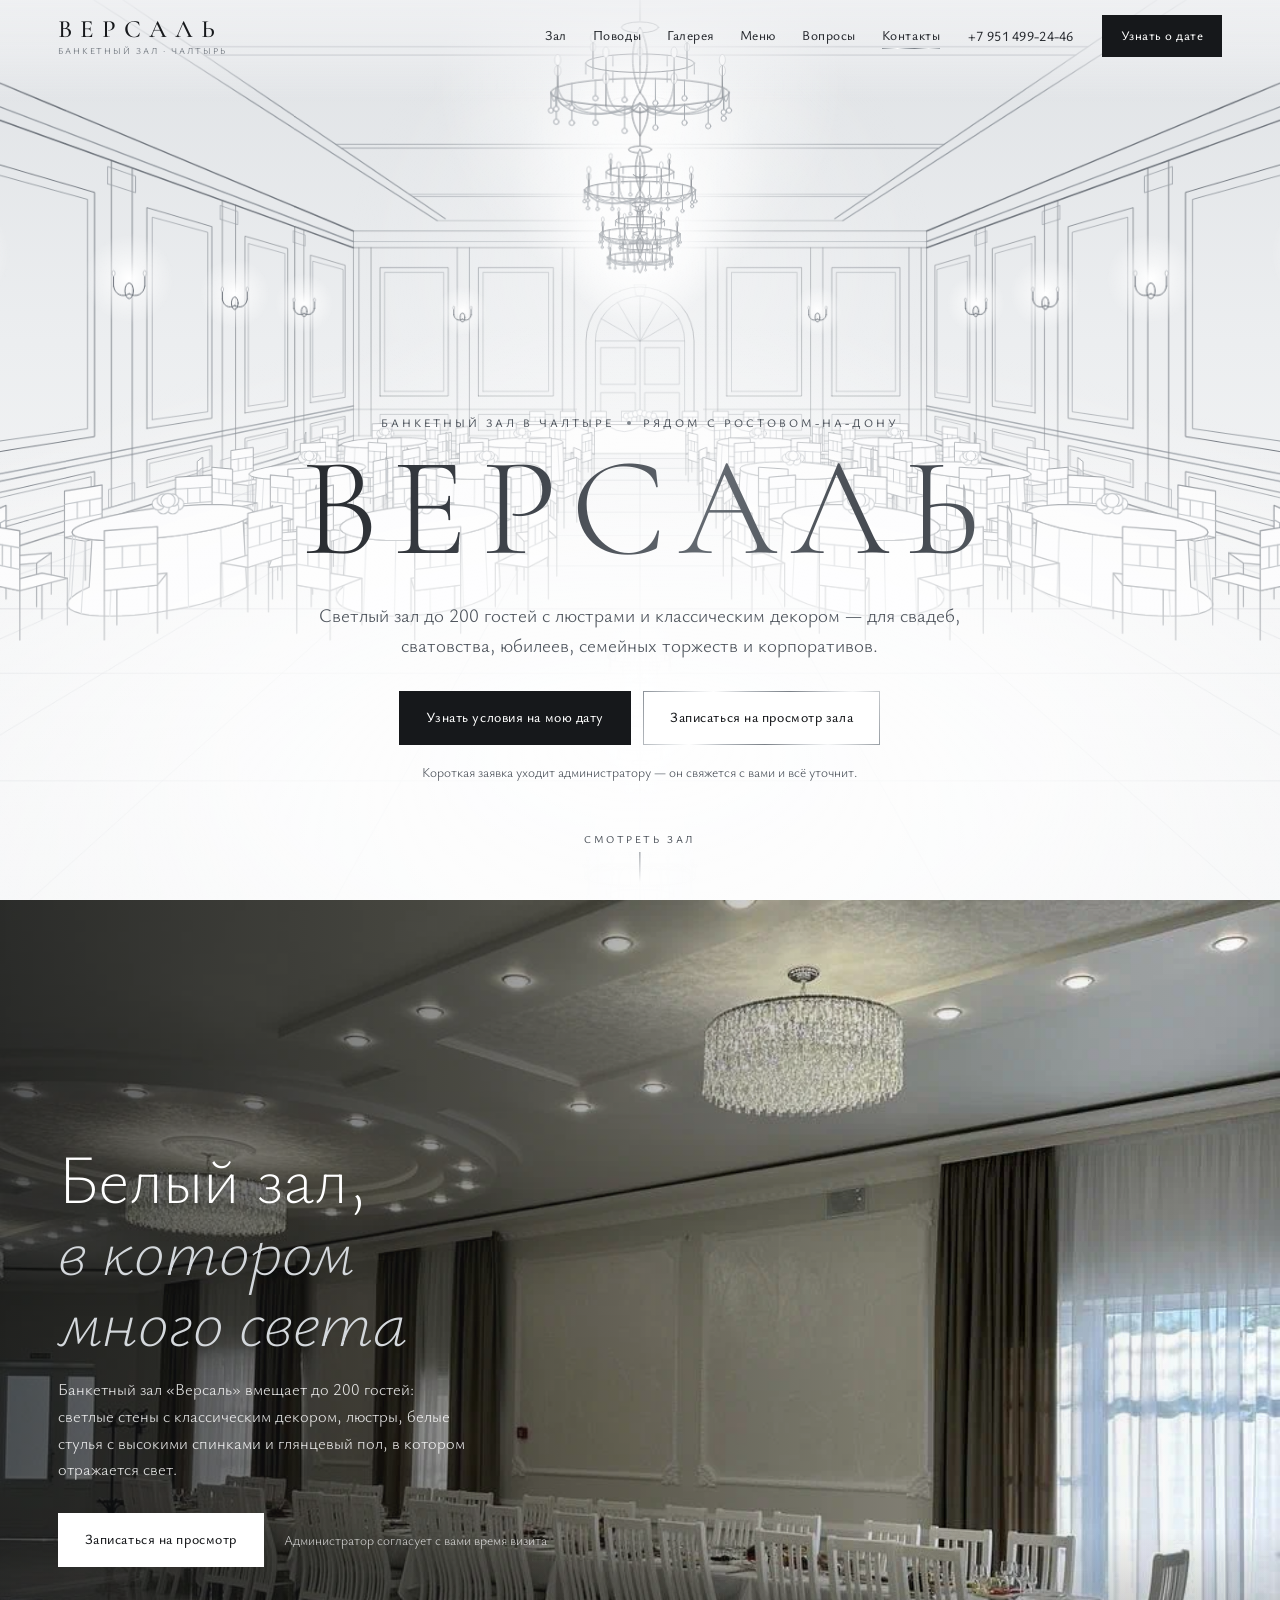
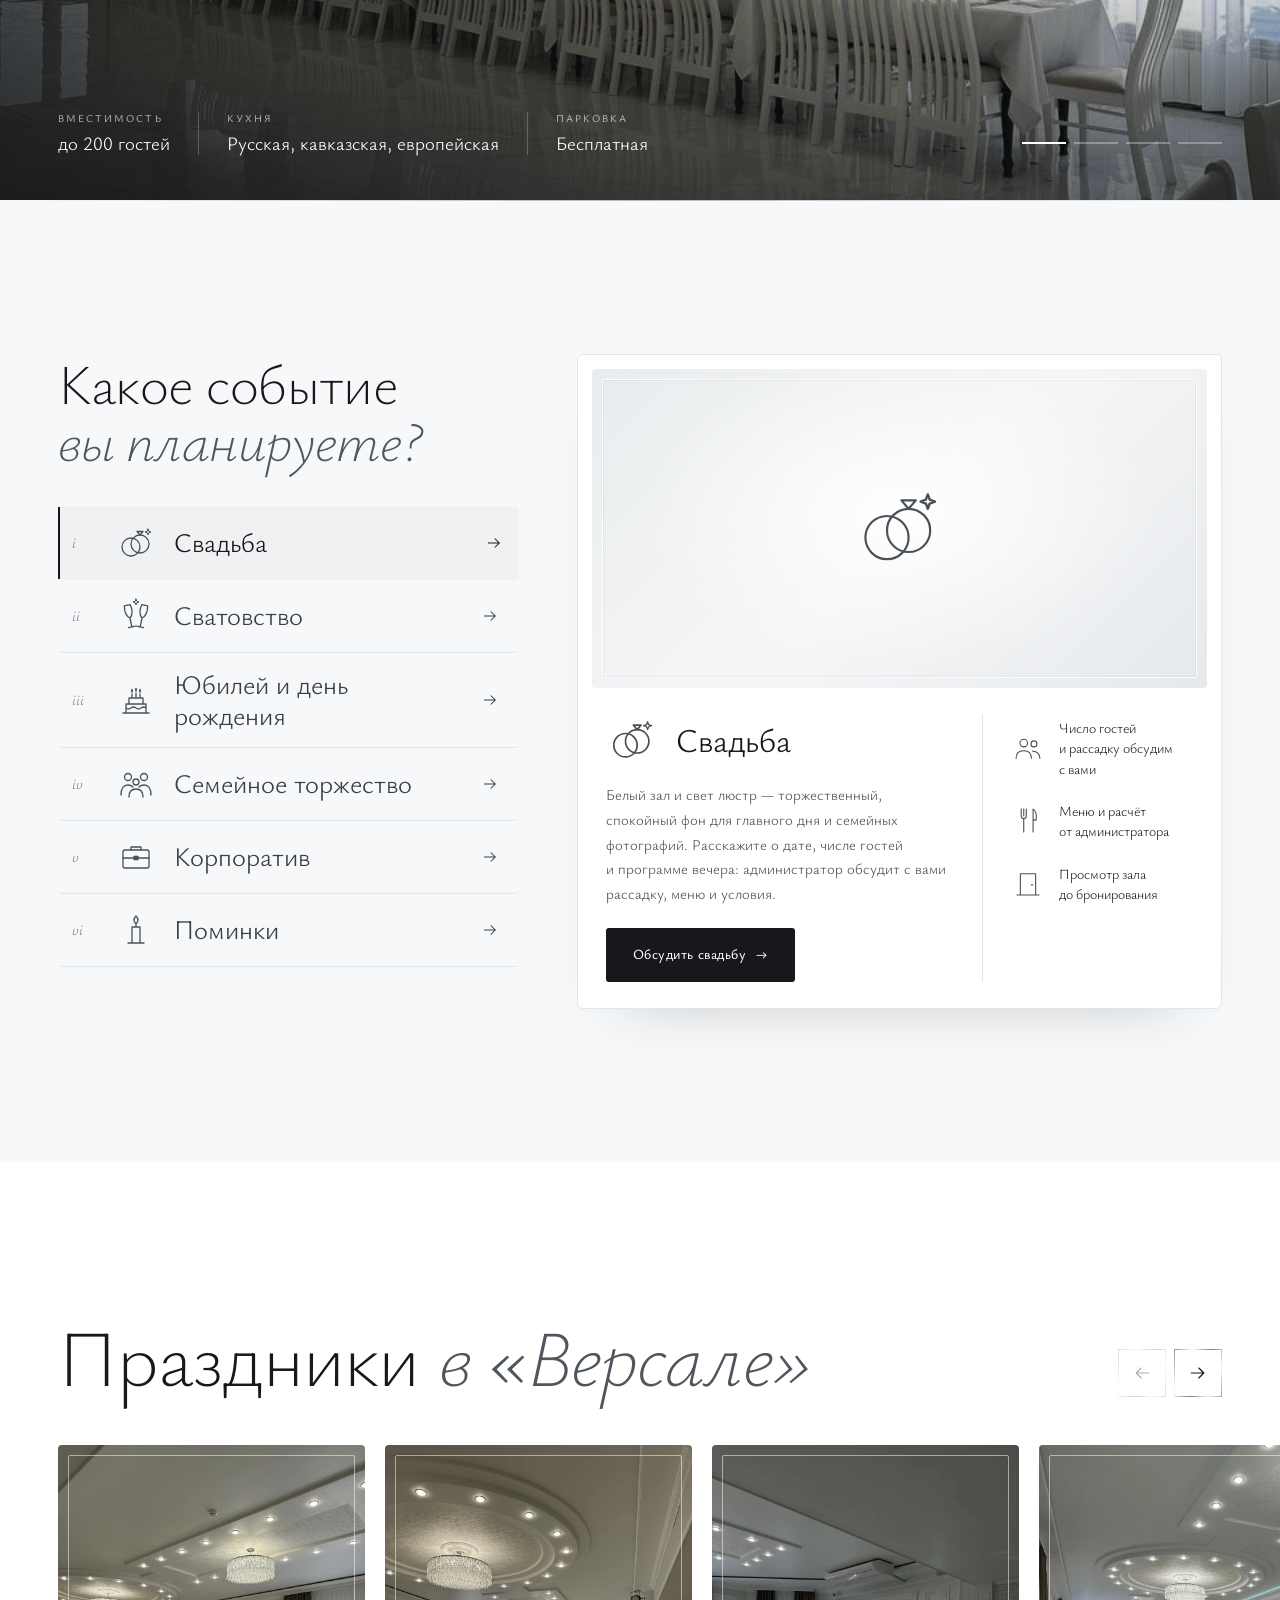
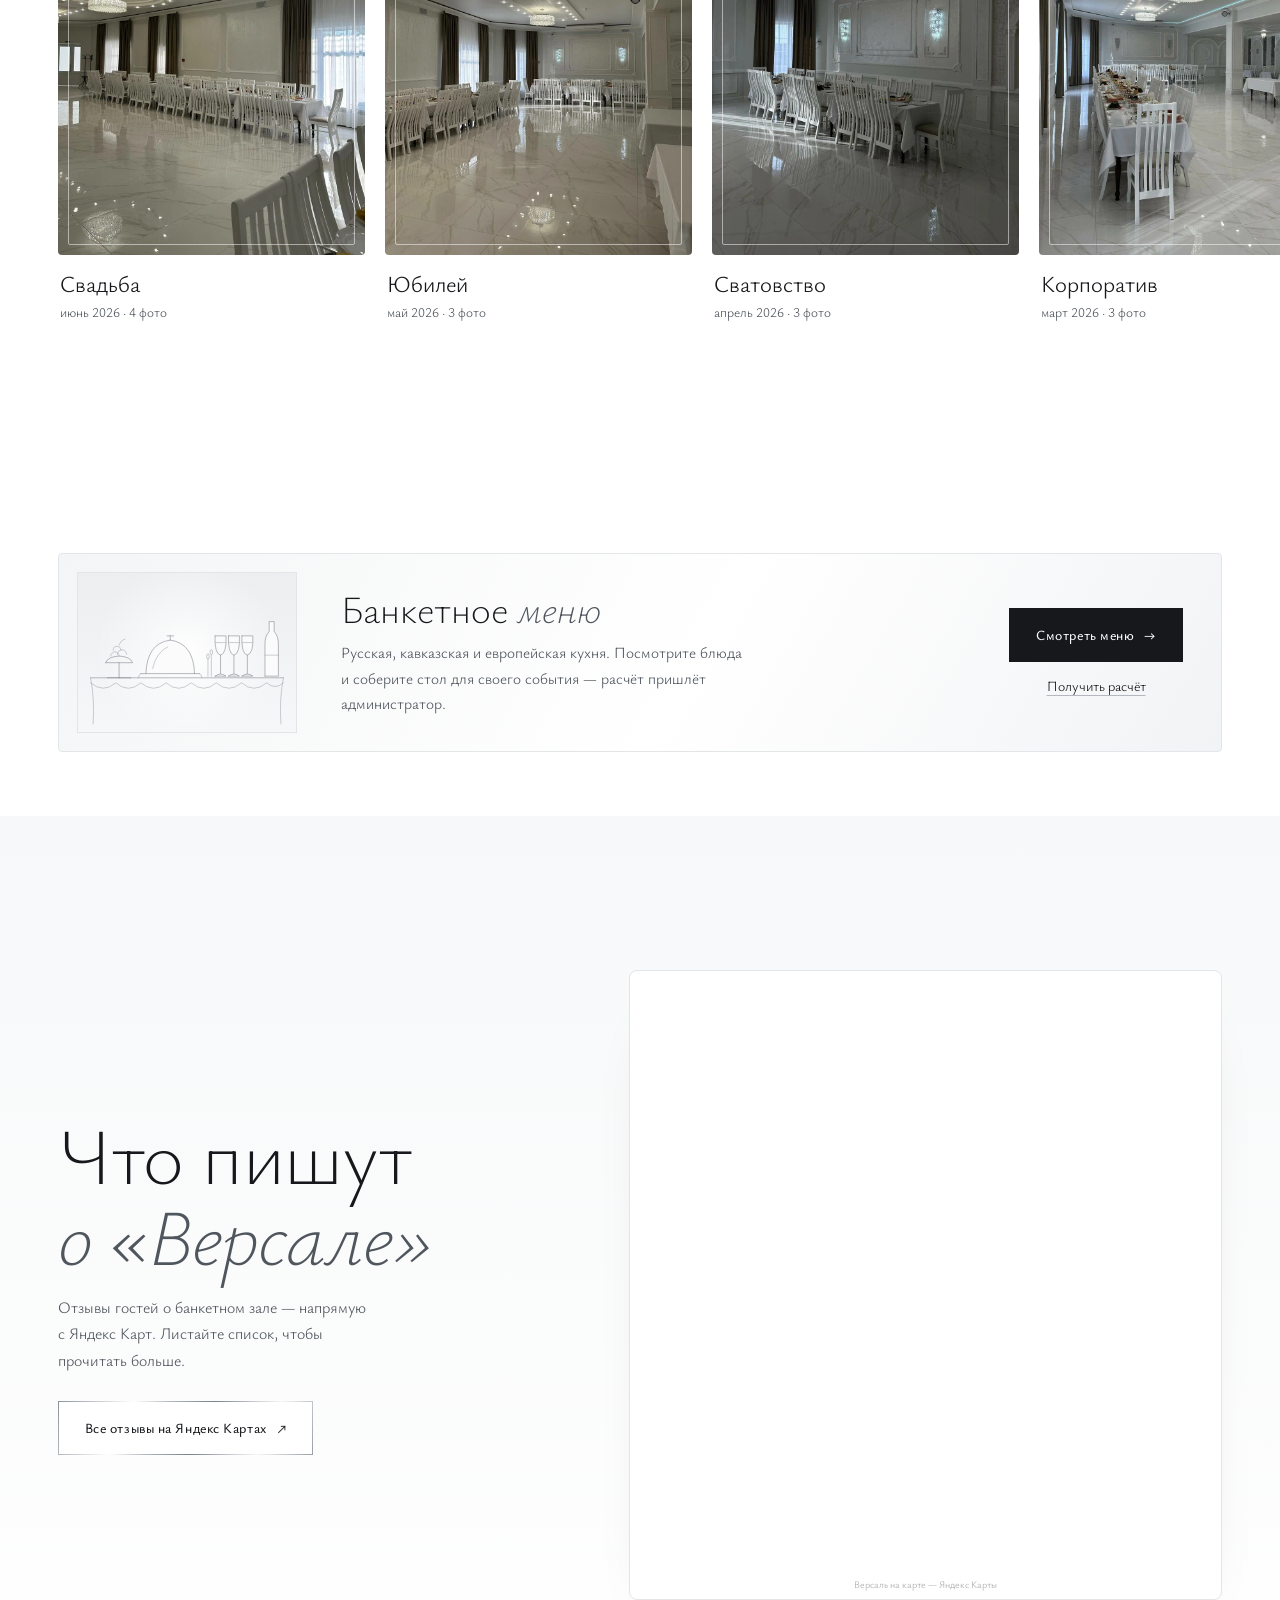
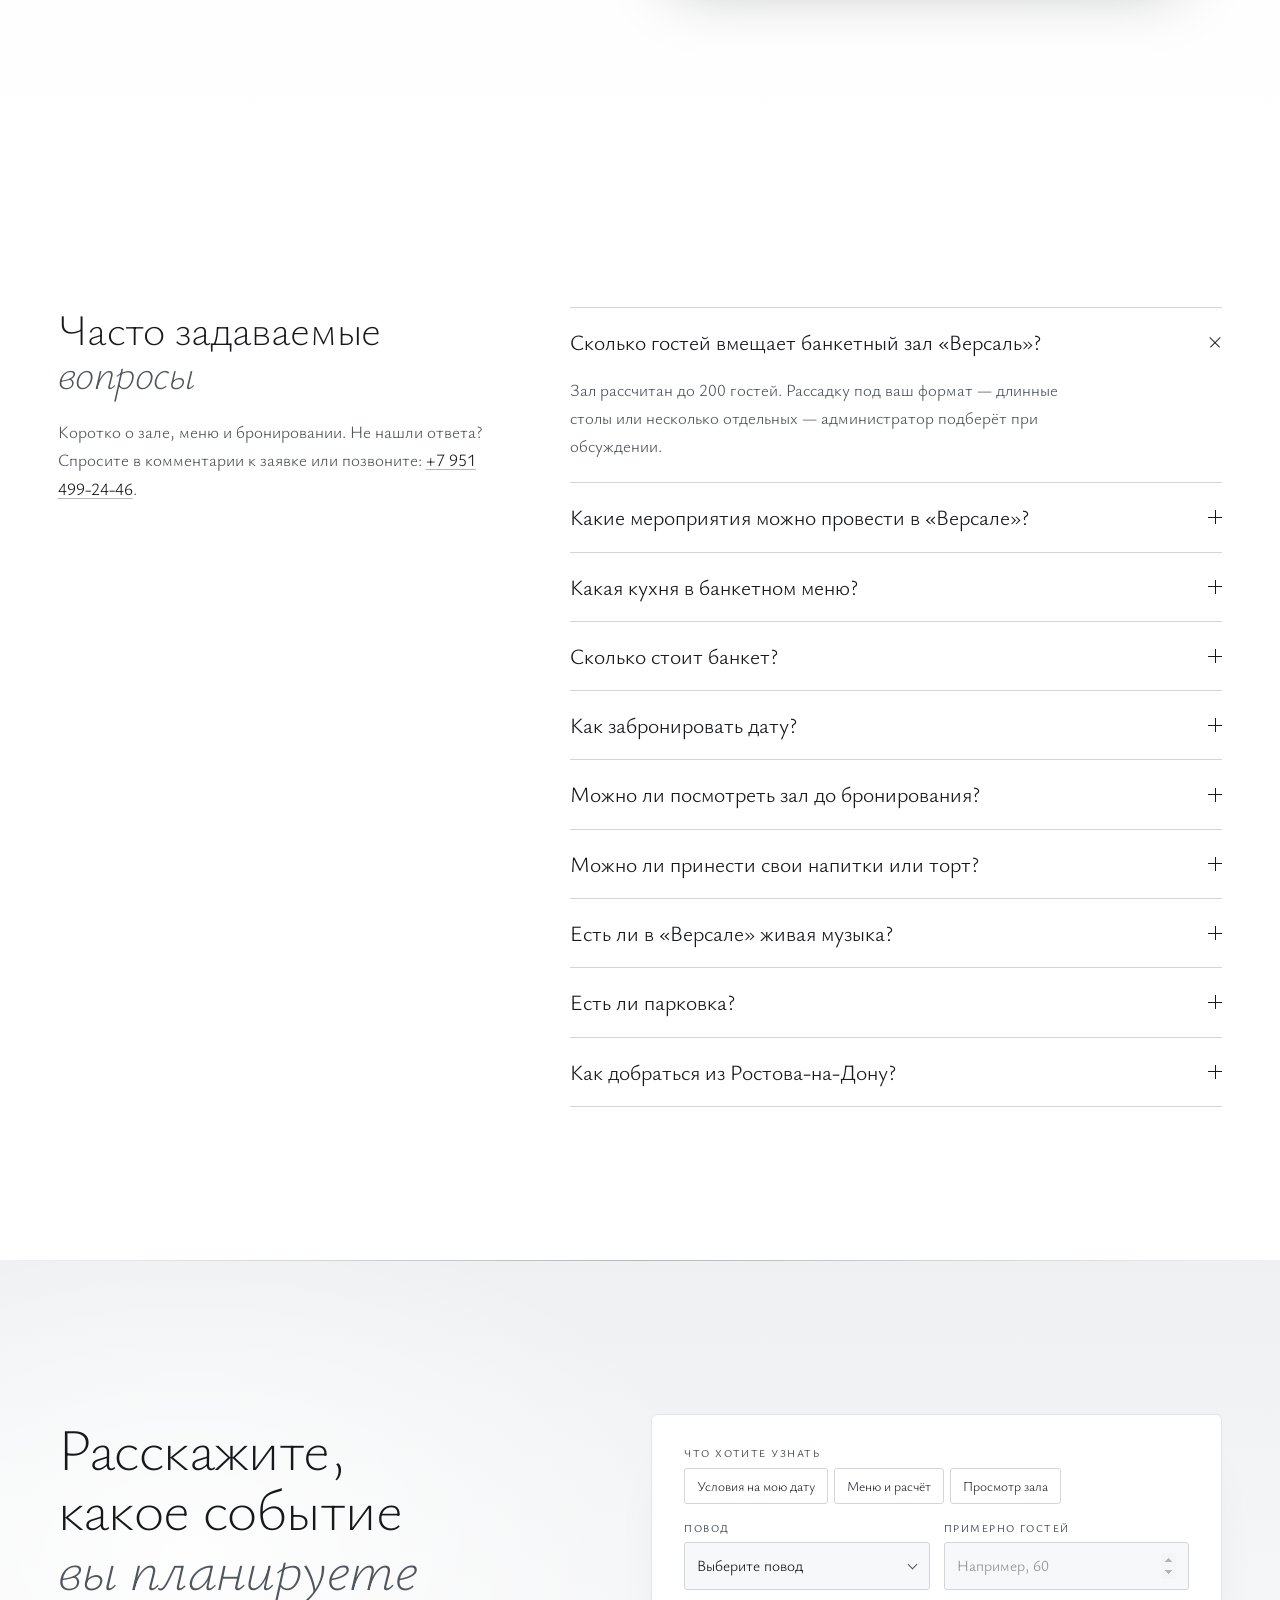
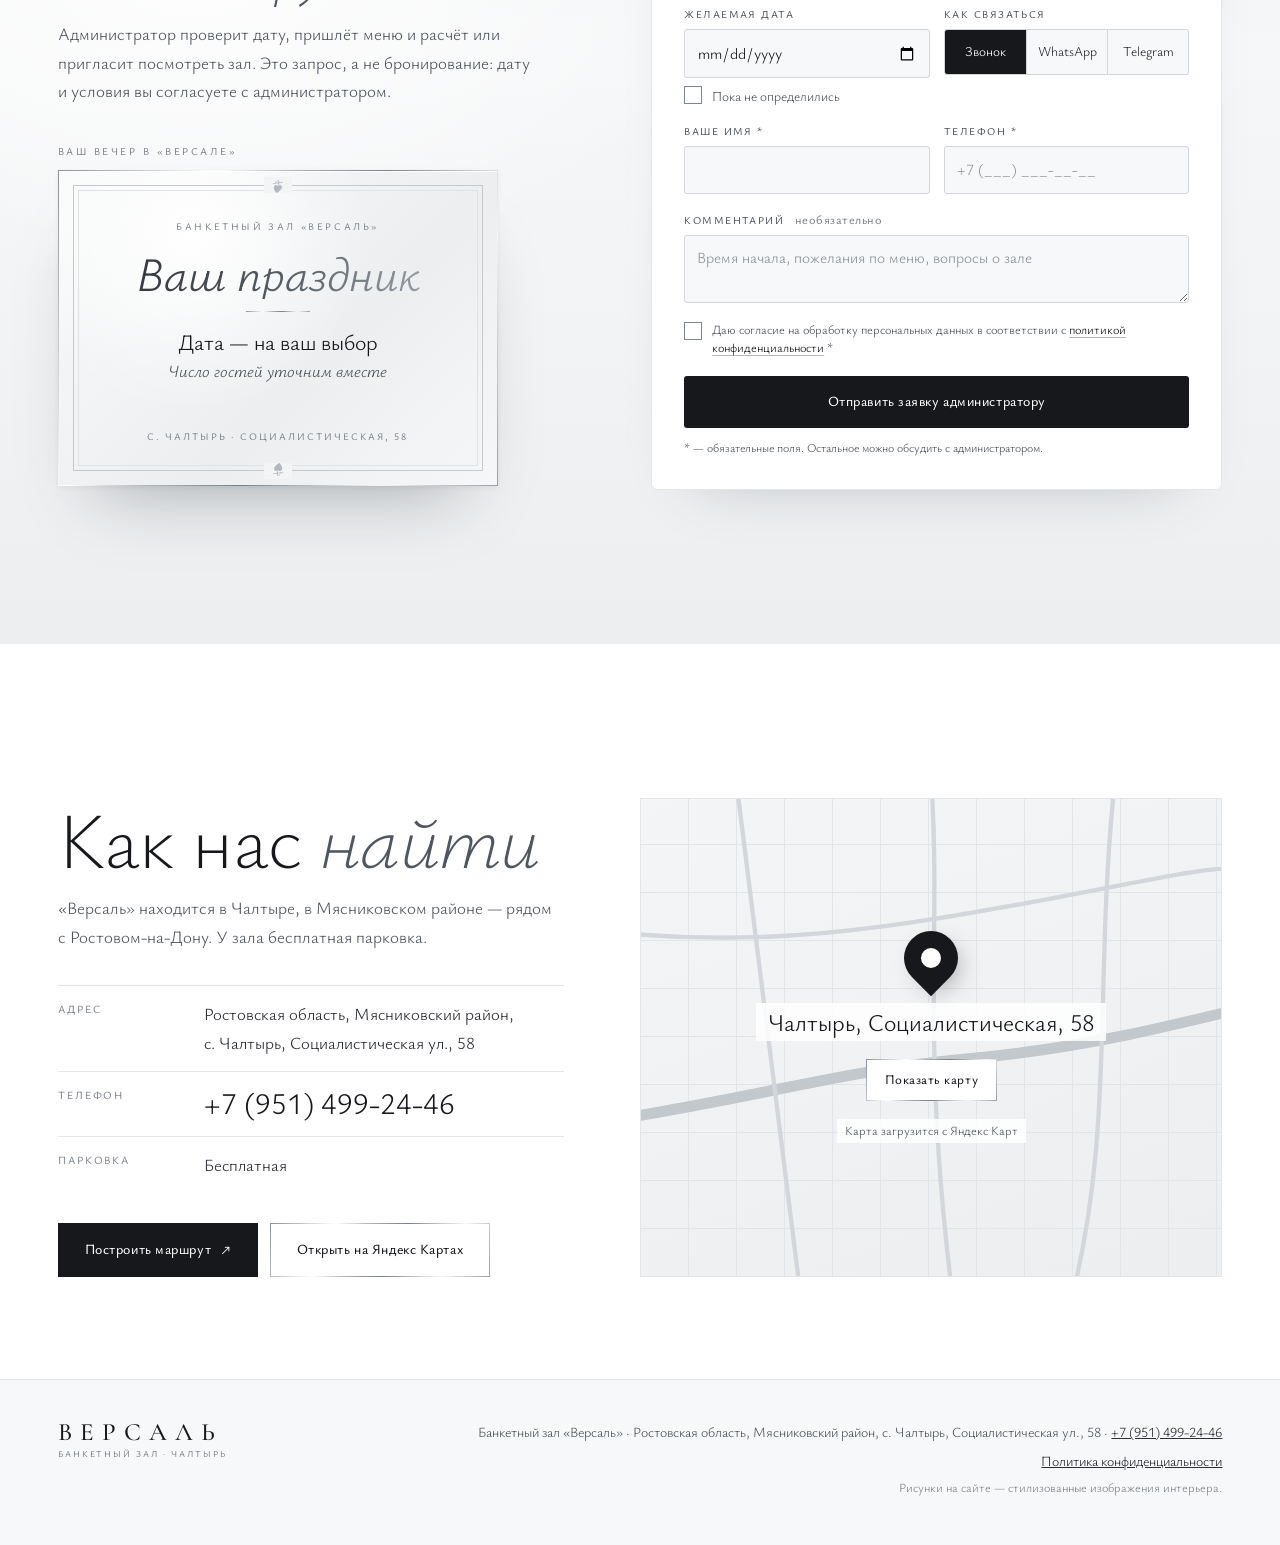
==== index.html @ d7814bb4 "Сайт банкетного зала «Версаль»: первая версия для Vercel Статический сайт без сборки: главная, банке" ====
<!doctype html>
<html lang="ru">
<head>
  <meta charset="utf-8">
  <meta name="viewport" content="width=device-width, initial-scale=1, viewport-fit=cover">
  <title>Банкетный зал «Версаль» в Чалтыре — рядом с Ростовом-на-Дону</title>
  <meta name="description" content="Банкетный зал «Версаль» в Чалтыре рядом с Ростовом-на-Дону: свадьбы, юбилеи, сватовство, корпоративы до 200 гостей. Русская, кавказская и европейская кухня, парковка.">
  <meta property="og:type" content="website">
  <meta property="og:locale" content="ru_RU">
  <meta property="og:site_name" content="Банкетный зал «Версаль»">
  <meta property="og:title" content="Банкетный зал «Версаль» в Чалтыре — рядом с Ростовом-на-Дону">
  <meta property="og:description" content="Светлый зал до 200 гостей для свадеб, юбилеев, сватовства и корпоративов. Русская, кавказская и европейская кухня.">
  <meta property="og:image" content="assets/img/hall-1.webp">
  <meta name="geo.region" content="RU-ROS">
  <meta name="geo.placename" content="Чалтырь, Мясниковский район, Ростовская область">
  <meta name="geo.position" content="47.283516;39.519488">
  <meta name="ICBM" content="47.283516, 39.519488">
  <meta name="theme-color" content="#f3f4f5">
  <link rel="icon" href="assets/favicon.svg" type="image/svg+xml">
  <link rel="preconnect" href="https://fonts.googleapis.com">
  <link rel="preconnect" href="https://fonts.gstatic.com" crossorigin>
  <link href="https://fonts.googleapis.com/css2?family=Cormorant+Garamond:wght@300;500&family=Ysabeau+Office:ital,wght@0,200;0,300;0,400;0,500;1,200;1,300;1,400&display=swap" rel="stylesheet">
  <link rel="stylesheet" href="assets/styles.css?v=20261015-12">
  <script src="assets/config.js?v=20261015-3"></script>
  <script>document.documentElement.classList.add('js');</script>
  <script type="application/ld+json">
{
  "@context": "https://schema.org",
  "@type": [
    "FoodEstablishment",
    "EventVenue"
  ],
  "name": "Банкетный зал «Версаль»",
  "alternateName": "Версаль",
  "description": "Банкетный зал в Чалтыре рядом с Ростовом-на-Дону: свадьбы, сватовство, юбилеи, семейные торжества, корпоративы и поминальные обеды до 200 гостей.",
  "telephone": "+7 951 499-24-46",
  "image": "assets/img/hall-1.webp",
  "address": {
    "@type": "PostalAddress",
    "streetAddress": "Социалистическая ул., 58",
    "addressLocality": "с. Чалтырь",
    "addressRegion": "Ростовская область",
    "addressCountry": "RU"
  },
  "geo": {
    "@type": "GeoCoordinates",
    "latitude": 47.283516,
    "longitude": 39.519488
  },
  "areaServed": [
    {
      "@type": "City",
      "name": "Ростов-на-Дону"
    },
    {
      "@type": "AdministrativeArea",
      "name": "Мясниковский район"
    },
    {
      "@type": "AdministrativeArea",
      "name": "Ростовская область"
    }
  ],
  "maximumAttendeeCapacity": 200,
  "servesCuisine": [
    "Русская",
    "Кавказская",
    "Европейская"
  ],
  "hasMenu": "menu.html",
  "amenityFeature": [
    {
      "@type": "LocationFeatureSpecification",
      "name": "Бесплатная парковка",
      "value": true
    }
  ],
  "hasMap": "https://yandex.ru/maps/org/versal/55324519576/",
  "sameAs": [
    "https://yandex.ru/maps/org/versal/55324519576/"
  ]
}
  </script>
  <script type="application/ld+json">
{
  "@context": "https://schema.org",
  "@type": "FAQPage",
  "mainEntity": [
    {
      "@type": "Question",
      "name": "Сколько гостей вмещает банкетный зал «Версаль»?",
      "acceptedAnswer": {
        "@type": "Answer",
        "text": "Зал рассчитан до 200 гостей. Рассадку под ваш формат — длинные столы или несколько отдельных — администратор подберёт при обсуждении."
      }
    },
    {
      "@type": "Question",
      "name": "Какие мероприятия можно провести в «Версале»?",
      "acceptedAnswer": {
        "@type": "Answer",
        "text": "Свадьбы, сватовство, юбилеи и дни рождения, семейные торжества, корпоративы и поминальные обеды."
      }
    },
    {
      "@type": "Question",
      "name": "Какая кухня в банкетном меню?",
      "acceptedAnswer": {
        "@type": "Answer",
        "text": "Русская, кавказская и европейская. Посмотрите банкетное меню — актуальное меню и расчёт под ваше число гостей пришлёт администратор."
      }
    },
    {
      "@type": "Question",
      "name": "Сколько стоит банкет?",
      "acceptedAnswer": {
        "@type": "Answer",
        "text": "Стоимость зависит от выбранного меню и числа гостей. Оставьте заявку — администратор пришлёт предварительный расчёт."
      }
    },
    {
      "@type": "Question",
      "name": "Как забронировать дату?",
      "acceptedAnswer": {
        "@type": "Answer",
        "text": "Оставьте заявку на сайте или позвоните: +7 (951) 499-24-46. Администратор проверит, свободна ли дата, и расскажет об условиях бронирования и предоплаты."
      }
    },
    {
      "@type": "Question",
      "name": "Можно ли посмотреть зал до бронирования?",
      "acceptedAnswer": {
        "@type": "Answer",
        "text": "Да. Запишитесь на просмотр — администратор согласует с вами удобное время визита."
      }
    },
    {
      "@type": "Question",
      "name": "Можно ли принести свои напитки или торт?",
      "acceptedAnswer": {
        "@type": "Answer",
        "text": "Правила по своим напиткам и торту администратор расскажет при обсуждении меню — спросите о них в заявке или по телефону."
      }
    },
    {
      "@type": "Question",
      "name": "Есть ли в «Версале» живая музыка?",
      "acceptedAnswer": {
        "@type": "Answer",
        "text": "Да, в «Версале» есть живая музыка. Формат и условия для вашего мероприятия уточните у администратора."
      }
    },
    {
      "@type": "Question",
      "name": "Есть ли парковка?",
      "acceptedAnswer": {
        "@type": "Answer",
        "text": "Да, у банкетного зала есть бесплатная парковка."
      }
    },
    {
      "@type": "Question",
      "name": "Как добраться из Ростова-на-Дону?",
      "acceptedAnswer": {
        "@type": "Answer",
        "text": "«Версаль» находится в селе Чалтырь Мясниковского района, рядом с Ростовом-на-Дону: Социалистическая улица, 58. Удобнее всего приехать на машине — у зала бесплатная парковка. Построить маршрут в Яндекс Картах."
      }
    }
  ]
}
  </script>
</head>
<body>
  <a class="skip-link" href="#request">Перейти к заявке</a>

  <!-- ============ Шапка ============ -->
  <header class="site-header" data-header>
    <div class="site-header__inner">
      <a class="wordmark" href="#top" aria-label="«Версаль» — в начало страницы">
        <span class="wordmark__name">Версаль</span>
        <span class="wordmark__sub">банкетный зал · Чалтырь</span>
      </a>
      <nav class="nav" aria-label="Разделы сайта">
        <a href="#hall">Зал</a>
        <a href="#occasions">Поводы</a>
        <a href="#gallery">Галерея</a>
        <a href="menu.html">Меню</a>
        <a href="#faq">Вопросы</a>
        <a href="#contacts">Контакты</a>
      </nav>
      <a class="header-phone" href="tel:+79514992446">+7 951 499-24-46</a>
      <a class="btn btn--dark btn--sm header-cta" href="#request" data-goal="date">Узнать о дате</a>
      <button class="sm-toggle" type="button" aria-label="Открыть меню" aria-expanded="false" aria-controls="staggered-menu-panel" data-label-menu="Меню" data-label-close="Закрыть">
        <span class="sm-toggle-textWrap" aria-hidden="true"><span class="sm-toggle-textInner"><span class="sm-toggle-line">Меню</span></span></span>
        <span class="sm-icon" aria-hidden="true"><span class="sm-icon-line"></span><span class="sm-icon-line sm-icon-line-v"></span></span>
      </button>
    </div>
  </header>

  <!-- Меню сайта (StaggeredMenu) -->
  <div class="staggered-menu-wrapper fixed-wrapper" data-position="right" data-button-color="#17191c" data-open-button-color="#17191c">
    <div class="sm-prelayers" aria-hidden="true">
      <div class="sm-prelayer" style="background:#e6e9ec"></div>
      <div class="sm-prelayer" style="background:#b9bec4"></div>
    </div>
    <aside id="staggered-menu-panel" class="staggered-menu-panel" aria-label="Меню сайта">
      <div class="sm-panel-inner">
        <ul class="sm-panel-list" role="list" data-numbering>
          <li class="sm-panel-itemWrap"><a class="sm-panel-item" href="#hall"><span class="sm-panel-itemLabel">Зал</span></a></li>
          <li class="sm-panel-itemWrap"><a class="sm-panel-item" href="#occasions"><span class="sm-panel-itemLabel">Поводы</span></a></li>
          <li class="sm-panel-itemWrap"><a class="sm-panel-item" href="#gallery"><span class="sm-panel-itemLabel">Галерея</span></a></li>
          <li class="sm-panel-itemWrap"><a class="sm-panel-item" href="menu.html"><span class="sm-panel-itemLabel">Меню</span></a></li>
          <li class="sm-panel-itemWrap"><a class="sm-panel-item" href="#faq"><span class="sm-panel-itemLabel">Вопросы</span></a></li>
          <li class="sm-panel-itemWrap"><a class="sm-panel-item" href="#contacts"><span class="sm-panel-itemLabel">Контакты</span></a></li>
        </ul>
        <div class="sm-socials">
          <p class="sm-socials-title">Связаться</p>
          <ul class="sm-socials-list" role="list">
            <li class="sm-socials-item"><a class="sm-socials-link" href="tel:+79514992446">+7 951 499-24-46</a></li>
            <li class="sm-socials-item"><a class="sm-socials-link" href="https://yandex.ru/maps/?rtext=~47.283516%2C39.519488&amp;rtt=auto" target="_blank" rel="noopener noreferrer">Маршрут</a></li>
            <li class="sm-socials-item"><a class="sm-socials-link" href="https://yandex.ru/maps/org/versal/55324519576/" target="_blank" rel="noopener noreferrer">Яндекс Карты</a></li>
          </ul>
          <a class="btn btn--dark sm-cta" href="#request" data-goal="date">Узнать условия на мою дату</a>
        </div>
      </div>
    </aside>
  </div>

  <main id="top">

    <!-- ============ Первый экран ============ -->
    <section class="hero" aria-labelledby="hero-title">
      <div class="hero__stage" aria-hidden="true">
        <svg class="hall" id="hall-scene" preserveAspectRatio="xMidYMid slice" focusable="false"></svg>
        <div class="hero__photo" data-photo-slot="hero"></div>
        <div class="hero__light"></div>
        <div class="hero__veil"></div>
      </div>

      <div class="hero__content">
        <h1 class="hero__title" id="hero-title">
          <span class="eyebrow hero__eyebrow"><span>Банкетный зал в&nbsp;Чалтыре</span> <span class="dot" aria-hidden="true"></span> <span>рядом с&nbsp;Ростовом-на-Дону</span></span>
          <span class="silver-text" data-shine>Версаль</span>
        </h1>
        <p class="hero__lead">Светлый зал до&nbsp;200 гостей с&nbsp;люстрами и&nbsp;классическим декором — для свадеб, сватовства, юбилеев, семейных торжеств и&nbsp;корпоративов.</p>
        <div class="hero__actions">
          <a class="btn btn--dark" href="#request" data-goal="date">Узнать условия на мою дату</a>
          <a class="btn btn--line" href="#request" data-goal="visit">Записаться на просмотр зала</a>
        </div>
        <p class="hero__hint">Короткая заявка уходит администратору — он свяжется с вами и&nbsp;всё уточнит.</p>
      </div>

      <a class="hero__scroll" href="#hall"><span>Смотреть зал</span><i aria-hidden="true"></i></a>
    </section>

    <!-- ============ Зал ============ -->
    <section class="hall-full" id="hall" aria-labelledby="hall-title">
      <div class="hall-full__bg" aria-hidden="true">
        <img class="hall-full__slide is-active" src="assets/img/hall-1.webp" alt="Банкетный зал «Версаль» в Чалтыре: люстры, длинные столы с белыми стульями и глянцевый пол" width="960" height="1280" decoding="async">
        <img class="hall-full__slide" data-src="assets/img/hall-2.webp" alt="Общий вид банкетного зала «Версаль» с люстрами и накрытыми столами" width="960" height="1280" decoding="async">
        <img class="hall-full__slide" data-src="assets/img/hall-3.webp" alt="Накрытые банкетные столы в зале «Версаль»" width="960" height="1280" decoding="async">
        <img class="hall-full__slide" data-src="assets/img/hall-4.webp" alt="Стены с классическими панелями и бра в банкетном зале «Версаль»" width="960" height="1280" decoding="async">
      </div>
      <div class="hall-full__shade" aria-hidden="true"></div>

      <div class="wrap hall-full__inner">
        <div class="hall-full__text reveal">
          <h2 class="hall-full__title" id="hall-title">Белый зал, <em>в&nbsp;котором много света</em></h2>
          <p class="hall-full__lead">Банкетный зал «Версаль» вмещает до&nbsp;200 гостей: светлые стены с&nbsp;классическим декором, люстры, белые стулья с&nbsp;высокими спинками и&nbsp;глянцевый пол, в&nbsp;котором отражается свет.</p>
          <div class="hall-full__actions">
            <a class="btn btn--light" href="#request" data-goal="visit">Записаться на просмотр</a>
            <span>Администратор согласует с&nbsp;вами время визита</span>
          </div>
        </div>

        <div class="hall-full__bottom">
          <dl class="hall-full__facts" id="facts"></dl>
          <div class="hall-full__dots" role="group" aria-label="Фотографии зала">
            <button type="button" class="hall-dot is-active" aria-label="Фото 1 из 4" aria-pressed="true"></button>
            <button type="button" class="hall-dot" aria-label="Фото 2 из 4" aria-pressed="false"></button>
            <button type="button" class="hall-dot" aria-label="Фото 3 из 4" aria-pressed="false"></button>
            <button type="button" class="hall-dot" aria-label="Фото 4 из 4" aria-pressed="false"></button>
          </div>
        </div>
      </div>
    </section>

    <!-- ============ Поводы ============ -->
    <section class="section occ-sec" id="occasions" aria-labelledby="occ-title">
      <div class="wrap oc" data-occ>
        <div class="oc__side">
          <header class="sec-head reveal">
            <h2 class="h2" id="occ-title">Какое событие <em>вы планируете?</em></h2>
          </header>

          <div class="oc__list reveal" role="tablist" aria-label="Повод" aria-orientation="vertical">
            <button class="oc__tab" role="tab" id="tab-wedding" aria-controls="occ-wedding" aria-selected="true" data-key="wedding">
              <span class="oc__n">i</span>
              <svg class="oc__ico" viewBox="0 0 40 40" aria-hidden="true"><circle cx="15" cy="24" r="9"/><circle cx="24" cy="21" r="9"/><path d="M24 12l-3-3.5h6z"/><path class="sp" d="M32 6l.8 2.2 2.2.8-2.2.8-.8 2.2-.8-2.2-2.2-.8 2.2-.8z"/></svg>
              <span class="oc__t">Свадьба</span>
              <svg class="oc__arr" viewBox="0 0 24 24" aria-hidden="true"><path d="M4 12h15M13 6l6 6-6 6"/></svg>
            </button>
            <button class="oc__tab" role="tab" id="tab-matchmaking" aria-controls="occ-matchmaking" aria-selected="false" tabindex="-1" data-key="matchmaking">
              <span class="oc__n">ii</span>
              <svg class="oc__ico" viewBox="0 0 40 40" aria-hidden="true"><path d="M11 9q-2 9 3 13 5-4 3-13zM14 22v9M10.5 31h7" transform="rotate(-12 14 22)"/><path d="M23 9q-2 9 3 13 5-4 3-13zM26 22v9M22.5 31h7" transform="rotate(12 26 22)"/><path class="sp" d="M20 3l.8 2.2 2.2.8-2.2.8-.8 2.2-.8-2.2-2.2-.8 2.2-.8z"/></svg>
              <span class="oc__t">Сватовство</span>
              <svg class="oc__arr" viewBox="0 0 24 24" aria-hidden="true"><path d="M4 12h15M13 6l6 6-6 6"/></svg>
            </button>
            <button class="oc__tab" role="tab" id="tab-birthday" aria-controls="occ-birthday" aria-selected="false" tabindex="-1" data-key="birthday">
              <span class="oc__n">iii</span>
              <svg class="oc__ico" viewBox="0 0 40 40" aria-hidden="true"><path d="M7 33h26M10 33v-9h20v9M13 24v-6h14v6M10 28q2.5 2 5 0t5 0 5 0 5 0M16 18v-4M20 18v-5M24 18v-4"/><path class="sp" d="M16 9.5q1.5 1.5 0 3-1.5-1.5 0-3zM20 8.5q1.5 1.5 0 3-1.5-1.5 0-3zM24 9.5q1.5 1.5 0 3-1.5-1.5 0-3z"/></svg>
              <span class="oc__t">Юбилей и&nbsp;день рождения</span>
              <svg class="oc__arr" viewBox="0 0 24 24" aria-hidden="true"><path d="M4 12h15M13 6l6 6-6 6"/></svg>
            </button>
            <button class="oc__tab" role="tab" id="tab-family" aria-controls="occ-family" aria-selected="false" tabindex="-1" data-key="family">
              <span class="oc__n">iv</span>
              <svg class="oc__ico" viewBox="0 0 40 40" aria-hidden="true"><circle cx="12" cy="13" r="3.5"/><circle cx="28" cy="13" r="3.5"/><circle cx="20" cy="18" r="3"/><path d="M5 31q0-10 7-10 3 0 5 2M35 31q0-10-7-10-3 0-5 2M13 33q0-8 7-8t7 8"/></svg>
              <span class="oc__t">Семейное торжество</span>
              <svg class="oc__arr" viewBox="0 0 24 24" aria-hidden="true"><path d="M4 12h15M13 6l6 6-6 6"/></svg>
            </button>
            <button class="oc__tab" role="tab" id="tab-corporate" aria-controls="occ-corporate" aria-selected="false" tabindex="-1" data-key="corporate">
              <span class="oc__n">v</span>
              <svg class="oc__ico" viewBox="0 0 40 40" aria-hidden="true"><rect x="7" y="13" width="26" height="18" rx="2"/><path d="M15 13v-3h10v3M7 21h26M18 19.5h4v3h-4z"/></svg>
              <span class="oc__t">Корпоратив</span>
              <svg class="oc__arr" viewBox="0 0 24 24" aria-hidden="true"><path d="M4 12h15M13 6l6 6-6 6"/></svg>
            </button>
            <button class="oc__tab" role="tab" id="tab-memorial" aria-controls="occ-memorial" aria-selected="false" tabindex="-1" data-key="memorial">
              <span class="oc__n">vi</span>
              <svg class="oc__ico" viewBox="0 0 40 40" aria-hidden="true"><path d="M16 33V17h8v16M12 33h16M20 15v2"/><path d="M20 6q4 4 0 8-4-4 0-8z"/></svg>
              <span class="oc__t">Поминки</span>
              <svg class="oc__arr" viewBox="0 0 24 24" aria-hidden="true"><path d="M4 12h15M13 6l6 6-6 6"/></svg>
            </button>
          </div>
        </div>

        <div class="oc__card reveal" id="occ-card">
          <div class="oc__media" data-oc-media>
            <div class="oc__ph" aria-hidden="true">
              <span class="oc__ph-ico" data-oc-ph-ico></span>
            </div>
          </div>

          <div class="oc__body">
            <div class="oc__panels">
              <article class="oc__panel" role="tabpanel" id="occ-wedding" aria-labelledby="tab-wedding" data-key="wedding" data-photo-need="свадьба в зале">
                <h3 class="oc__title"><span class="oc__title-ico" data-oc-ico></span>Свадьба</h3>
                <p>Белый зал и&nbsp;свет люстр — торжественный, спокойный фон для главного дня и&nbsp;семейных фотографий. Расскажите о&nbsp;дате, числе гостей и&nbsp;программе вечера: администратор обсудит с&nbsp;вами рассадку, меню и&nbsp;условия.</p>
                <a class="btn btn--dark" href="#request" data-occasion="wedding" data-goal="date">Обсудить свадьбу <span class="btn__arr" aria-hidden="true">→</span></a>
              </article>
              <article class="oc__panel" role="tabpanel" id="occ-matchmaking" aria-labelledby="tab-matchmaking" data-key="matchmaking" data-photo-need="сватовство" hidden>
                <h3 class="oc__title"><span class="oc__title-ico" data-oc-ico></span>Сватовство</h3>
                <p>Встреча двух семей, где важны внимание к&nbsp;каждому гостю и&nbsp;щедрый стол. Обсудите с&nbsp;администратором формат вечера, число гостей и&nbsp;меню.</p>
                <a class="btn btn--dark" href="#request" data-occasion="matchmaking" data-goal="date">Обсудить сватовство <span class="btn__arr" aria-hidden="true">→</span></a>
              </article>
              <article class="oc__panel" role="tabpanel" id="occ-birthday" aria-labelledby="tab-birthday" data-key="birthday" data-photo-need="юбилей или день рождения" hidden>
                <h3 class="oc__title"><span class="oc__title-ico" data-oc-ico></span>Юбилей и день рождения</h3>
                <p>Праздник для близких и&nbsp;друзей. Расскажите, сколько будет гостей и&nbsp;каким вы видите вечер, — администратор предложит меню под ваш состав гостей.</p>
                <a class="btn btn--dark" href="#request" data-occasion="birthday" data-goal="menu">Обсудить юбилей <span class="btn__arr" aria-hidden="true">→</span></a>
              </article>
              <article class="oc__panel" role="tabpanel" id="occ-family" aria-labelledby="tab-family" data-key="family" data-photo-need="семейное торжество" hidden>
                <h3 class="oc__title"><span class="oc__title-ico" data-oc-ico></span>Семейное торжество</h3>
                <p>Годовщины, встречи большой семьи и&nbsp;другие поводы собраться вместе. Расскажите о&nbsp;своём — администратор предложит варианты меню и&nbsp;рассадки.</p>
                <a class="btn btn--dark" href="#request" data-occasion="family" data-goal="date">Обсудить семейный праздник <span class="btn__arr" aria-hidden="true">→</span></a>
              </article>
              <article class="oc__panel" role="tabpanel" id="occ-corporate" aria-labelledby="tab-corporate" data-key="corporate" data-photo-need="корпоратив" hidden>
                <h3 class="oc__title"><span class="oc__title-ico" data-oc-ico></span>Корпоратив</h3>
                <p>Праздник для команды: новогодний вечер, юбилей компании, встреча коллег. Расскажите о&nbsp;формате и&nbsp;числе гостей — администратор пришлёт меню и&nbsp;предварительный расчёт.</p>
                <a class="btn btn--dark" href="#request" data-occasion="corporate" data-goal="menu">Обсудить корпоратив <span class="btn__arr" aria-hidden="true">→</span></a>
              </article>
              <article class="oc__panel" role="tabpanel" id="occ-memorial" aria-labelledby="tab-memorial" data-key="memorial" data-photo-need="зал, сервированный для поминального обеда" hidden>
                <h3 class="oc__title"><span class="oc__title-ico" data-oc-ico></span>Поминки</h3>
                <p>Светлый, спокойный зал для поминального обеда, когда близким важно собраться вместе. Расскажите о&nbsp;дате и&nbsp;числе гостей — администратор обсудит с&nbsp;вами время и&nbsp;меню.</p>
                <a class="btn btn--dark" href="#request" data-occasion="memorial" data-goal="date">Обсудить поминки <span class="btn__arr" aria-hidden="true">→</span></a>
              </article>
            </div>

            <ul class="oc__feats" aria-label="Что важно знать">
              <li>
                <svg viewBox="0 0 40 40" aria-hidden="true"><circle cx="15" cy="13" r="4.5"/><path d="M6 31q0-9 9-9t9 9"/><circle cx="27" cy="14" r="3.5"/><path d="M25.5 22.5q8 .5 8.5 8.5"/></svg>
                <span>Число гостей и&nbsp;рассадку обсудим с&nbsp;вами</span>
              </li>
              <li>
                <svg viewBox="0 0 40 40" aria-hidden="true"><path d="M12 6v8q0 3 3 3t3-3V6M15 6v8M15 17v16M26 6q5 3 3.5 13H26zM26 19v14"/></svg>
                <span>Меню и&nbsp;расчёт от&nbsp;администратора</span>
              </li>
              <li>
                <svg viewBox="0 0 40 40" aria-hidden="true"><path d="M11 33V8h18v25M7 33h26M24 21h1.5"/></svg>
                <span>Просмотр зала до&nbsp;бронирования</span>
              </li>
            </ul>
          </div>
        </div>
      </div>
    </section>

    <!-- ============ Галерея событий ============ -->
    <section class="section ev-sec" id="gallery" aria-labelledby="gallery-title">
      <div class="wrap ev-head reveal">
        <div>
          <h2 class="h2" id="gallery-title">Праздники <em>в&nbsp;«Версале»</em></h2>
        </div>
        <div class="ev-nav">
          <button class="ev-arrow" type="button" data-dir="-1" aria-label="Предыдущие события"><svg viewBox="0 0 24 24" aria-hidden="true"><path d="M20 12H5M11 6l-6 6 6 6"/></svg></button>
          <button class="ev-arrow" type="button" data-dir="1" aria-label="Следующие события"><svg viewBox="0 0 24 24" aria-hidden="true"><path d="M4 12h15M13 6l6 6-6 6"/></svg></button>
        </div>
      </div>
      <ul class="ev-track reveal" id="ev-track" aria-label="События"></ul>
    </section>

    <!-- ============ Меню ============ -->
    <section class="section section--menu" id="dishes" aria-labelledby="dishes-title">
      <div class="wrap">
        <div class="menu-teaser reveal">
          <a class="menu-teaser__art" href="menu.html" tabindex="-1" aria-hidden="true">
            <svg data-vignette="setting" viewBox="0 0 520 380"></svg>
          </a>
          <div class="menu-teaser__text">
            <h2 class="menu-teaser__title" id="dishes-title">Банкетное <em>меню</em></h2>
            <p>Русская, кавказская и&nbsp;европейская кухня. Посмотрите блюда и&nbsp;соберите стол для своего события — расчёт пришлёт администратор.</p>
          </div>
          <div class="menu-teaser__actions">
            <a class="btn btn--dark" href="menu.html">Смотреть меню <span class="btn__arr" aria-hidden="true">→</span></a>
            <a class="menu-teaser__link" href="#request" data-goal="menu">Получить расчёт</a>
          </div>
        </div>
      </div>
    </section>

    <!-- ============ Отзывы ============ -->
    <section class="section trust-sec" id="reviews" aria-labelledby="reviews-title">
      <div class="wrap rv">
        <div class="rv__side reveal">
          <h2 class="h2" id="reviews-title">Что пишут <em>о&nbsp;«Версале»</em></h2>
          <p class="rv__lead">Отзывы гостей о&nbsp;банкетном зале — напрямую с&nbsp;Яндекс Карт. Листайте список, чтобы прочитать больше.</p>
          <a class="btn btn--line" href="https://yandex.ru/maps/org/versal/55324519576/reviews/" target="_blank" rel="noopener" data-link="yandexReviews">Все отзывы на Яндекс Картах <span aria-hidden="true">↗</span></a>
        </div>
        <div class="rv__widget reveal">
          <iframe class="rv__frame" src="https://yandex.ru/maps-reviews-widget/55324519576?comments" title="Отзывы о банкетном зале «Версаль» на Яндекс Картах" loading="lazy"></iframe>
          <a class="rv__credit" href="https://yandex.ru/maps/org/versal/55324519576/" target="_blank" rel="noopener">Версаль на карте — Яндекс Карты</a>
        </div>
      </div>
    </section>

    <!-- ============ Вопросы ============ -->
    <section class="section faq-sec" id="faq" aria-labelledby="faq-title">
      <div class="wrap faq-wrap">
        <header class="sec-head reveal">
          <h2 class="h2" id="faq-title">Часто задаваемые <em>вопросы</em></h2>
          <p class="lead">Коротко о&nbsp;зале, меню и&nbsp;бронировании. Не&nbsp;нашли ответа? Спросите в&nbsp;комментарии к&nbsp;заявке или позвоните: <a class="link" href="tel:+79514992446">+7 951 499-24-46</a>.</p>
        </header>
        <div class="faq reveal">
          <details class="faq__item" open>
            <summary>Сколько гостей вмещает банкетный зал «Версаль»?</summary>
            <div class="faq__a"><p>Зал рассчитан до&nbsp;200 гостей. Рассадку под ваш формат — длинные столы или несколько отдельных — администратор подберёт при обсуждении.</p></div>
          </details>
          <details class="faq__item">
            <summary>Какие мероприятия можно провести в&nbsp;«Версале»?</summary>
            <div class="faq__a"><p>Свадьбы, сватовство, юбилеи и&nbsp;дни рождения, семейные торжества, корпоративы и&nbsp;поминальные обеды.</p></div>
          </details>
          <details class="faq__item">
            <summary>Какая кухня в&nbsp;банкетном меню?</summary>
            <div class="faq__a"><p>Русская, кавказская и&nbsp;европейская. Посмотрите <a class="link" href="menu.html">банкетное меню</a> — актуальное меню и&nbsp;расчёт под ваше число гостей пришлёт администратор.</p></div>
          </details>
          <details class="faq__item">
            <summary>Сколько стоит банкет?</summary>
            <div class="faq__a"><p>Стоимость зависит от&nbsp;выбранного меню и&nbsp;числа гостей. Оставьте <a class="link" href="#request" data-goal="menu">заявку</a> — администратор пришлёт предварительный расчёт.</p></div>
          </details>
          <details class="faq__item">
            <summary>Как забронировать дату?</summary>
            <div class="faq__a"><p>Оставьте заявку на&nbsp;сайте или позвоните: <a class="link" href="tel:+79514992446">+7 (951) 499-24-46</a>. Администратор проверит, свободна&nbsp;ли дата, и&nbsp;расскажет об&nbsp;условиях бронирования и&nbsp;предоплаты.</p></div>
          </details>
          <details class="faq__item">
            <summary>Можно&nbsp;ли посмотреть зал до&nbsp;бронирования?</summary>
            <div class="faq__a"><p>Да. <a class="link" href="#request" data-goal="visit">Запишитесь на&nbsp;просмотр</a> — администратор согласует с&nbsp;вами удобное время визита.</p></div>
          </details>
          <details class="faq__item">
            <summary>Можно&nbsp;ли принести свои напитки или торт?</summary>
            <div class="faq__a"><p>Правила по&nbsp;своим напиткам и&nbsp;торту администратор расскажет при обсуждении меню — спросите о&nbsp;них в&nbsp;заявке или по&nbsp;телефону.</p></div>
          </details>
          <details class="faq__item">
            <summary>Есть&nbsp;ли в&nbsp;«Версале» живая музыка?</summary>
            <div class="faq__a"><p>Да, в&nbsp;«Версале» есть живая музыка. Формат и&nbsp;условия для вашего мероприятия уточните у&nbsp;администратора.</p></div>
          </details>
          <details class="faq__item">
            <summary>Есть&nbsp;ли парковка?</summary>
            <div class="faq__a"><p>Да, у&nbsp;банкетного зала есть бесплатная парковка.</p></div>
          </details>
          <details class="faq__item">
            <summary>Как добраться из&nbsp;Ростова-на-Дону?</summary>
            <div class="faq__a"><p>«Версаль» находится в&nbsp;селе Чалтырь Мясниковского района, рядом с&nbsp;Ростовом-на-Дону: Социалистическая улица, 58. Удобнее всего приехать на&nbsp;машине — у&nbsp;зала бесплатная парковка. <a class="link" href="https://yandex.ru/maps/?rtext=~47.283516%2C39.519488&rtt=auto" target="_blank" rel="noopener">Построить маршрут в&nbsp;Яндекс Картах</a>.</p></div>
          </details>
        </div>
      </div>
    </section>

    <!-- ============ Заявка ============ -->
    <section class="section request-sec" id="request" aria-labelledby="request-title">
      <div class="wrap request">
        <div class="request__intro">
          <h2 class="h2" id="request-title" tabindex="-1">Расскажите, какое событие <em>вы планируете</em></h2>
          <p class="lead">Администратор проверит дату, пришлёт меню и&nbsp;расчёт или пригласит посмотреть зал. Это запрос, а&nbsp;не&nbsp;бронирование: дату и&nbsp;условия вы согласуете с&nbsp;администратором.</p>

          <div class="invite-wrap" aria-hidden="true">
            <p class="invite-cap">Ваш вечер в «Версале»</p>
            <div class="invite" id="invite">
              <div class="invite__frame">
                <p class="invite__kicker">Банкетный зал «Версаль»</p>
                <p class="invite__occasion" data-card="occasion">Ваш праздник</p>
                <span class="invite__rule"></span>
                <p class="invite__date" data-card="date">Дата — на ваш выбор</p>
                <p class="invite__guests" data-card="guests">Число гостей уточним вместе</p>
                <p class="invite__goals" data-card="goals"></p>
                <p class="invite__place">с. Чалтырь · Социалистическая, 58</p>
              </div>
            </div>
          </div>
        </div>

        <div class="request__form">
          <form class="lead-form" id="lead-form" novalidate>
            <div class="form-errors" id="form-errors" role="alert" tabindex="-1" hidden></div>

            <fieldset class="field">
              <legend class="field__label">Что хотите узнать</legend>
              <div class="chips">
                <label class="chip"><input type="checkbox" name="goal" value="date"><span>Условия на мою дату</span></label>
                <label class="chip"><input type="checkbox" name="goal" value="menu"><span>Меню и расчёт</span></label>
                <label class="chip"><input type="checkbox" name="goal" value="visit"><span>Просмотр зала</span></label>
              </div>
            </fieldset>

            <div class="field-row">
              <div class="field">
                <label class="field__label" for="f-occasion">Повод</label>
                <div class="select">
                  <select class="input" id="f-occasion" name="occasion">
                    <option value="">Выберите повод</option>
                    <option value="wedding">Свадьба</option>
                    <option value="matchmaking">Сватовство</option>
                    <option value="birthday">Юбилей, день рождения</option>
                    <option value="family">Семейное торжество</option>
                    <option value="corporate">Корпоратив</option>
                    <option value="memorial">Поминки</option>
                    <option value="other">Другое</option>
                  </select>
                </div>
              </div>
              <div class="field">
                <label class="field__label" for="f-guests">Примерно гостей</label>
                <input class="input" type="number" id="f-guests" name="guests" inputmode="numeric" min="1" max="2000" step="1" placeholder="Например, 60" aria-describedby="f-guests-err">
                <p class="field__err" id="f-guests-err"></p>
              </div>
            </div>

            <div class="field-row">
              <div class="field">
                <label class="field__label" for="f-date">Желаемая дата</label>
                <input class="input" type="date" id="f-date" name="date" aria-describedby="f-date-err">
                <label class="check"><input type="checkbox" id="f-date-unknown" name="dateUnknown"><span>Пока не определились</span></label>
                <p class="field__err" id="f-date-err"></p>
              </div>
              <fieldset class="field">
                <legend class="field__label">Как связаться</legend>
                <div class="seg">
                  <label><input type="radio" name="contactVia" value="call" checked><span>Звонок</span></label>
                  <label><input type="radio" name="contactVia" value="whatsapp"><span>WhatsApp</span></label>
                  <label><input type="radio" name="contactVia" value="telegram"><span>Telegram</span></label>
                </div>
              </fieldset>
            </div>

            <div class="field-row">
              <div class="field">
                <label class="field__label" for="f-name">Ваше имя <span class="req" aria-hidden="true">*</span></label>
                <input class="input" type="text" id="f-name" name="name" autocomplete="name" required aria-required="true" aria-describedby="f-name-err">
                <p class="field__err" id="f-name-err"></p>
              </div>
              <div class="field">
                <label class="field__label" for="f-phone">Телефон <span class="req" aria-hidden="true">*</span></label>
                <input class="input" type="tel" id="f-phone" name="phone" autocomplete="tel" inputmode="tel" placeholder="+7 (___) ___-__-__" required aria-required="true" aria-describedby="f-phone-err">
                <p class="field__err" id="f-phone-err"></p>
              </div>
            </div>

            <div class="field">
              <label class="field__label" for="f-comment">Комментарий <span class="opt">необязательно</span></label>
              <textarea class="input" id="f-comment" name="comment" rows="2" placeholder="Время начала, пожелания по меню, вопросы о зале"></textarea>
            </div>

            <div class="hp" aria-hidden="true">
              <label for="f-website">Не заполняйте это поле</label>
              <input type="text" id="f-website" name="website" tabindex="-1" autocomplete="off">
            </div>

            <div class="field">
              <label class="check check--consent"><input type="checkbox" id="f-consent" name="consent" required aria-required="true" aria-describedby="f-consent-err"><span>Даю согласие на обработку персональных данных в&nbsp;соответствии с&nbsp;<a class="link" href="privacy.html" target="_blank">политикой конфиденциальности</a> <span class="req" aria-hidden="true">*</span></span></label>
              <p class="field__err" id="f-consent-err"></p>
            </div>

            <button class="btn btn--dark btn--block btn--submit" type="submit">
              <span class="btn__label">Отправить заявку администратору</span>
              <span class="btn__spinner" aria-hidden="true"></span>
            </button>
            <p class="form-note"><span class="req">*</span> — обязательные поля. Остальное можно обсудить с&nbsp;администратором.</p>

            <div class="form-status" id="form-status" role="status" aria-live="polite" tabindex="-1" hidden></div>
          </form>

          <div class="form-done" id="form-done" tabindex="-1" hidden></div>
        </div>
      </div>
    </section>

    <!-- ============ Контакты ============ -->
    <section class="section contacts-sec" id="contacts" aria-labelledby="contacts-title">
      <div class="wrap contacts">
        <div class="contacts__info reveal">
          <h2 class="h2" id="contacts-title">Как нас <em>найти</em></h2>
          <p class="lead contacts__lead">«Версаль» находится в&nbsp;Чалтыре, в&nbsp;Мясниковском районе — рядом с&nbsp;Ростовом-на-Дону. У&nbsp;зала бесплатная парковка.</p>
          <dl class="contacts__list">
            <div><dt>Адрес</dt><dd>Ростовская область, Мясниковский район, с.&nbsp;Чалтырь, Социалистическая&nbsp;ул.,&nbsp;58</dd></div>
            <div><dt>Телефон</dt><dd><a class="contacts__phone" href="tel:+79514992446">+7 (951) 499-24-46</a></dd></div>
            <div id="messengers" hidden><dt>Мессенджеры</dt><dd class="contacts__msg"></dd></div>
            <div id="hours" hidden><dt>Время работы</dt><dd></dd></div>
            <div><dt>Парковка</dt><dd>Бесплатная</dd></div>
          </dl>
          <div class="contacts__actions">
            <a class="btn btn--dark" href="https://yandex.ru/maps/?rtext=~47.283516%2C39.519488&rtt=auto" target="_blank" rel="noopener" data-link="route">Построить маршрут <span aria-hidden="true">↗</span></a>
            <a class="btn btn--line" href="https://yandex.ru/maps/org/versal/55324519576/" target="_blank" rel="noopener" data-link="yandexOrg">Открыть на Яндекс Картах</a>
          </div>
        </div>
        <div class="contacts__map reveal">
          <div class="map-facade" id="map-facade">
            <svg viewBox="0 0 600 440" preserveAspectRatio="xMidYMid slice" aria-hidden="true">
              <path d="M-20 300 C120 280 220 250 330 240 S520 210 640 180"/>
              <path class="thin" d="M300 -20 C310 120 290 220 320 460"/>
              <path class="thin" d="M-20 120 C140 140 260 120 420 90 S560 60 640 70"/>
              <path class="thin" d="M120 -20 L180 460 M470 -20 C450 160 470 300 430 460"/>
            </svg>
            <span class="map-facade__pin" aria-hidden="true"></span>
            <p class="map-facade__addr">Чалтырь, Социалистическая, 58</p>
            <button type="button" class="btn btn--line btn--sm" id="map-load">Показать карту</button>
            <p class="map-facade__note">Карта загрузится с Яндекс Карт</p>
          </div>
          <iframe id="map" hidden title="«Версаль» на карте: с. Чалтырь, Социалистическая ул., 58" referrerpolicy="no-referrer-when-downgrade" data-src="https://yandex.ru/map-widget/v1/?ll=39.519488%2C47.283516&z=16&pt=39.519488%2C47.283516%2Cpm2grl"></iframe>
        </div>
      </div>
    </section>
  </main>

  <footer class="site-footer">
    <div class="wrap site-footer__inner">
      <div>
        <p class="wordmark wordmark--footer"><span class="wordmark__name">Версаль</span><span class="wordmark__sub">банкетный зал · Чалтырь</span></p>
      </div>
      <div class="site-footer__meta">
        <p>Банкетный зал «Версаль» · Ростовская область, Мясниковский район, с.&nbsp;Чалтырь, Социалистическая ул., 58 · <a href="tel:+79514992446">+7 (951) 499-24-46</a></p>
        <p><a href="privacy.html">Политика конфиденциальности</a></p>
        <p class="site-footer__note">Рисунки на сайте — стилизованные изображения интерьера.</p>
      </div>
    </div>
  </footer>

  <!-- Панель действий на телефоне -->
  <div class="dock" data-dock aria-hidden="true">
    <a class="dock__call" href="tel:+79514992446" tabindex="-1">
      <svg viewBox="0 0 24 24" aria-hidden="true"><path d="M6.6 3.5 9 3l1.6 4-2 1.4a11 11 0 0 0 7 7l1.4-2 4 1.6-.5 2.4a2 2 0 0 1-2 1.6A16 16 0 0 1 3 5.5a2 2 0 0 1 1.6-2z"/></svg>
      Позвонить
    </a>
    <a class="dock__cta" href="#request" data-goal="date" tabindex="-1">Узнать условия на дату</a>
  </div>

  <script src="assets/scene.js?v=20261015-2"></script>
  <!-- Окно галереи события -->
  <dialog class="ev-modal" id="ev-modal" aria-labelledby="ev-modal-title">
    <div class="ev-modal__bar">
      <div class="ev-modal__info">
        <p class="ev-modal__title" id="ev-modal-title"></p>
        <p class="ev-modal__sub"><span class="ev-modal__date"></span><span class="ev-modal__count"></span></p>
      </div>
      <button class="ev-modal__close" type="button" aria-label="Закрыть галерею"><svg viewBox="0 0 24 24" aria-hidden="true"><path d="M6 6l12 12M18 6L6 18"/></svg></button>
    </div>
    <div class="ev-modal__stage">
      <button class="ev-modal__nav ev-modal__prev" type="button" aria-label="Предыдущее фото"><svg viewBox="0 0 24 24" aria-hidden="true"><path d="M15 5l-7 7 7 7"/></svg></button>
      <img class="ev-modal__img" alt="">
      <button class="ev-modal__nav ev-modal__next" type="button" aria-label="Следующее фото"><svg viewBox="0 0 24 24" aria-hidden="true"><path d="M9 5l7 7-7 7"/></svg></button>
    </div>
    <div class="ev-modal__thumbs"></div>
  </dialog>

  <script src="assets/gallery-data.js?v=20261015-2"></script>
  <script src="assets/app.js?v=20261015-2"></script>
  <script src="https://cdnjs.cloudflare.com/ajax/libs/gsap/3.12.5/gsap.min.js"></script>
  <script src="assets/staggered-menu.js?v=20261015-2"></script>
  <script src="assets/depth-carousel.js?v=20261015-1"></script>
  <script src="assets/gallery.js?v=20261015-7"></script>
</body>
</html>
---- assets/styles.css ----
/* =========================================================
   «Версаль» — белый, серый, серебро.
   Концепция «Свет и отражение»: зал, нарисованный тонкой
   серебряной линией, люстры, которые зажигаются, и заявка
   в виде приглашения, которое собирается на глазах.
   ========================================================= */

:root {
  --white: #ffffff;
  --paper: #f7f8f9;
  --mist: #eff1f3;
  --fog: #e3e6e9;
  --line: #d2d6da;
  --silver: #b3b8be;
  --steel: #80868d;
  --slate: #50565e;
  --graphite: #2a2d32;
  --ink: #16181b;
  --danger: #8f2f2f;

  --silver-grad: linear-gradient(115deg, #8b9198 0%, #d8dbde 18%, #ffffff 27%, #b2b7bd 40%, #7a8087 56%, #cfd2d6 72%, #f5f6f7 80%, #989ea4 100%);
  --text-silver: linear-gradient(100deg, #2c3035 0%, #555b62 20%, #9aa0a6 36%, #f2f3f4 45%, #9aa0a6 54%, #555b62 70%, #2c3035 100%);

  --brand: 'Cormorant Garamond', 'Cormorant', 'Times New Roman', serif; /* только слово «Версаль» */
  --serif: 'Ysabeau Office', 'Ysabeau', system-ui, -apple-system, 'Segoe UI', sans-serif;
  --sans: 'Ysabeau Office', 'Ysabeau', system-ui, -apple-system, 'Segoe UI', sans-serif;

  --gutter: clamp(16px, 4.5vw, 64px);
  --maxw: 1280px;
  --header-h: 72px;
  --ease: cubic-bezier(.2, .7, .1, 1);
  --ease-io: cubic-bezier(.65, 0, .35, 1);
}

*, *::before, *::after { box-sizing: border-box; }
[hidden] { display: none !important; }
html { -webkit-text-size-adjust: 100%; scroll-behavior: smooth; scroll-padding-top: calc(var(--header-h) + 8px); }
body {
  margin: 0;
  background: var(--white);
  color: var(--graphite);
  font: 300 17px/1.65 var(--sans);
  -webkit-font-smoothing: antialiased;
  text-rendering: optimizeLegibility;
  overflow-x: hidden;
}
img, svg, iframe { display: block; max-width: 100%; }
a { color: inherit; }
button, input, select, textarea { font: inherit; color: inherit; }
::selection { background: #d9dde1; color: var(--ink); }

:focus-visible { outline: 2px solid var(--ink); outline-offset: 3px; }

.skip-link {
  position: absolute; left: 12px; top: -60px; z-index: 100;
  background: var(--ink); color: #fff; padding: 10px 16px; text-decoration: none;
}
.skip-link:focus { top: 12px; }

.wrap { width: 100%; max-width: var(--maxw); margin: 0 auto; padding: 0 var(--gutter); }

/* ---------- типографика ---------- */
.eyebrow, .sec-num {
  margin: 0 0 18px;
  font: 500 11.5px/1.2 var(--sans);
  letter-spacing: .26em; text-transform: uppercase;
  color: var(--slate);
}
.sec-num { display: flex; align-items: center; gap: 14px; }
main { counter-reset: sec; }
.sec-num { counter-increment: sec; }
.sec-num__n::before {
  content: counter(sec, upper-roman);
  font: 400 21px/1 var(--serif); letter-spacing: .02em; text-transform: none;
  color: var(--steel);
}
.sec-num::after { content: ""; width: 56px; height: 1px; background: var(--silver-grad); }

.h2 {
  margin: 0;
  font: 200 clamp(40px, 6.2vw, 84px)/1.02 var(--serif);
  letter-spacing: -.01em;
  color: var(--ink);
  text-wrap: balance;
}
.h2 em, .hero__title em { font-style: italic; color: var(--slate); }
.h3 {
  margin: 0 0 14px;
  font: 300 clamp(24px, 2.4vw, 30px)/1.15 var(--serif);
  color: var(--ink);
}
.lead {
  margin: 22px 0 0;
  max-width: 58ch;
  font-size: clamp(17px, 1.35vw, 19px);
  color: var(--slate);
  text-wrap: pretty;
}
.link { color: var(--ink); text-decoration: underline; text-decoration-color: var(--silver); text-underline-offset: 3px; }
.link:hover { text-decoration-color: var(--ink); }

.silver-text {
  background: var(--text-silver);
  background-size: 260% 100%;
  background-position: 100% 0;
  -webkit-background-clip: text; background-clip: text;
  color: transparent;
}
/* Название: неподвижное серебро + световая полоса, которая сама проходит по слову */
.hero__title .silver-text {
  background:
    linear-gradient(100deg, rgba(255,255,255,0) 22%, rgba(214,218,222,.9) 40%, #fff 50%, rgba(214,218,222,.9) 60%, rgba(255,255,255,0) 78%) no-repeat,
    linear-gradient(100deg, #24272b 0%, #41464d 35%, #646a71 60%, #41464d 85%, #565c63 100%);
  background-size: 45% 100%, 100% 100%;
  background-position: -150% 0, 0 0;
  -webkit-background-clip: text; background-clip: text;
}
.hero__title .silver-text.is-shining { animation: sweep 4.5s var(--ease-io) infinite; }
.hero.is-away .hero__title .silver-text { animation-play-state: paused; }
@keyframes sweep {
  0% { background-position: -150% 0, 0 0; }
  60%, 100% { background-position: 250% 0, 0 0; }
}
@keyframes shine { from { background-position: 100% 0; } to { background-position: 0% 0; } }

/* ---------- кнопки ---------- */
.btn {
  --bh: 54px;
  position: relative; isolation: isolate; overflow: hidden;
  display: inline-flex; align-items: center; justify-content: center; gap: 10px;
  min-height: var(--bh); padding: 0 26px;
  border: 1px solid transparent;
  font: 500 14px/1.2 var(--sans); letter-spacing: .04em;
  text-decoration: none; text-align: center;
  cursor: pointer;
  transition: background-color .3s, color .3s, border-color .3s, transform .3s var(--ease);
}
.btn::after { /* серебряный блик */
  content: ""; position: absolute; z-index: -1; inset: -2px auto -2px -60%;
  width: 45%;
  background: linear-gradient(100deg, transparent, rgba(255,255,255,.55), transparent);
  transform: skewX(-20deg);
  transition: left .8s var(--ease);
  pointer-events: none;
}
.btn:hover::after { left: 120%; }
.btn--dark { background: var(--ink); color: #fff; }
.btn--dark:hover { background: #2e3237; }
.btn--line {
  color: var(--ink);
  background: linear-gradient(#fff, #fff) padding-box, var(--silver-grad) border-box;
  border: 1px solid transparent;
}
.btn--line::after { background: linear-gradient(100deg, transparent, rgba(160,166,172,.28), transparent); }
.btn--line:hover { background: linear-gradient(var(--mist), var(--mist)) padding-box, var(--silver-grad) border-box; }
.btn--sm { --bh: 42px; padding: 0 18px; font-size: 13px; }
.btn--block { width: 100%; }
.btn:active { transform: translateY(1px); }

/* ---------- шапка ---------- */
.site-header {
  position: fixed; z-index: 50; inset: 0 0 auto 0;
  height: var(--header-h);
  transition: background-color .4s, box-shadow .4s, transform .4s var(--ease);
}
.site-header::before {
  content: ""; position: absolute; inset: 0 0 -30px; z-index: -1; pointer-events: none;
  background: linear-gradient(180deg, rgba(240,241,243,.92), rgba(240,241,243,.6) 55%, rgba(240,241,243,0));
  transition: opacity .4s;
}
.site-header.is-solid::before { opacity: 0; }
.site-header.is-solid {
  background: rgba(255,255,255,.86);
  -webkit-backdrop-filter: saturate(1.4) blur(14px); backdrop-filter: saturate(1.4) blur(14px);
  box-shadow: 0 1px 0 var(--fog);
}
.site-header__inner {
  height: 100%; max-width: 1440px; margin: 0 auto; padding: 0 var(--gutter);
  display: flex; align-items: center; gap: 28px;
}
.wordmark { display: inline-flex; flex-direction: column; text-decoration: none; line-height: 1; margin: 0; }
.wordmark__name {
  font: 500 25px/1 var(--brand); letter-spacing: .32em; text-transform: uppercase; color: var(--ink);
  margin-right: -.32em;
}
.wordmark__sub { margin-top: 5px; font: 500 9px/1 var(--sans); letter-spacing: .22em; text-transform: uppercase; color: var(--steel); }
.nav { display: flex; gap: 26px; margin-left: auto; }
.nav a {
  position: relative; text-decoration: none;
  font: 500 13.5px/1 var(--sans); letter-spacing: .04em; color: var(--graphite);
  padding: 8px 0;
}
.nav a::after {
  content: ""; position: absolute; left: 0; right: 0; bottom: 2px; height: 1px;
  background: var(--silver-grad); transform: scaleX(0); transform-origin: right;
  transition: transform .5s var(--ease);
}
.nav a:hover::after, .nav a.is-current::after { transform: scaleX(1); transform-origin: left; }
.header-phone { font: 500 14px/1 var(--sans); text-decoration: none; letter-spacing: .02em; white-space: nowrap; }


/* ---------- первый экран ---------- */
.hero {
  position: relative;
  min-height: 100vh; min-height: 100svh;
  display: flex; flex-direction: column; justify-content: flex-end; align-items: center;
  padding: calc(var(--header-h) + 20px) var(--gutter) clamp(92px, 13vh, 140px);
  overflow: hidden;
  background: linear-gradient(180deg, #dfe2e5 0%, #eceef0 38%, #f2f3f4 60%, #e8eaec 100%);
  transition: background-color 1.2s;
}
.hero__stage { position: absolute; inset: 0; z-index: 0; transform-origin: 50% 36%; will-change: transform; }
.hall { width: 100%; height: 100%; }
.hero__photo { position: absolute; inset: 0; background: center/cover no-repeat; opacity: 0; transition: opacity 1.2s; }
.hero.has-photo .hero__photo { opacity: 1; }
.hero.has-photo .hall { opacity: .0; }
.hero__light {
  position: absolute; inset: 0; pointer-events: none;
  background: radial-gradient(circle 420px at var(--mx, 50%) var(--my, 30%), rgba(255,255,255,.38), rgba(255,255,255,0) 70%);
  opacity: 0; transition: opacity .8s;
}
.hero.is-lit .hero__light { opacity: 1; }
.hero__veil {
  position: absolute; inset: 0; pointer-events: none;
  background:
    radial-gradient(ellipse 70% 46% at 50% 82%, rgba(255,255,255,.92) 0%, rgba(255,255,255,.72) 45%, rgba(255,255,255,0) 100%),
    linear-gradient(180deg, rgba(255,255,255,0) 50%, rgba(255,255,255,.55) 100%);
}
.hero.has-photo .hero__veil {
  background:
    radial-gradient(ellipse 72% 50% at 50% 84%, rgba(255,255,255,.94), rgba(255,255,255,.6) 50%, rgba(255,255,255,0)),
    linear-gradient(180deg, rgba(255,255,255,.35), rgba(255,255,255,0) 30%);
}

.hero__content { position: relative; z-index: 2; text-align: center; max-width: 920px; will-change: transform, opacity; }
.hero__eyebrow { display: flex; flex-wrap: wrap; justify-content: center; align-items: center; gap: 6px 12px; color: var(--slate); margin-bottom: 8px; }
.dot { width: 4px; height: 4px; border-radius: 50%; background: var(--steel); }
.hero__title {
  margin: 0;
  font: 300 clamp(56px, 11vw, 156px)/1 var(--brand);
  letter-spacing: .1em;
  text-transform: uppercase;
  color: var(--ink);
}
.hero__title .silver-text { display: inline-block; padding: 0 0 .06em .1em; }
.hero__lead {
  margin: 14px auto 0; max-width: 36em;
  font: 300 clamp(17px, 1.5vw, 20px)/1.55 var(--sans); color: var(--slate);
}
.hero__actions { display: flex; flex-wrap: wrap; justify-content: center; gap: 12px; margin-top: 30px; }
.hero__hint { margin: 16px 0 0; font-size: 13.5px; color: var(--slate); }

.hero__scroll {
  position: absolute; z-index: 2; left: 50%; bottom: 18px; transform: translateX(-50%);
  display: flex; flex-direction: column; align-items: center; gap: 8px;
  font: 500 10.5px/1 var(--sans); letter-spacing: .24em; text-transform: uppercase; text-decoration: none; color: var(--slate);
}
.hero__scroll i { width: 1px; height: 30px; background: linear-gradient(var(--steel), transparent); position: relative; overflow: hidden; }
.hero__scroll i::after { content: ""; position: absolute; left: 0; top: -30px; width: 1px; height: 30px; background: var(--ink); animation: drip 2.4s var(--ease-io) infinite; }
@keyframes drip { to { top: 30px; } }

/* интро: появление контента первого экрана */
.js .hero__content > * { opacity: 0; transform: translateY(16px); transition: opacity 1s var(--ease), transform 1.2s var(--ease); }
.js .hero.is-ready .hero__content > * { opacity: 1; transform: none; }
.js .hero.is-ready .hero__content > :nth-child(2) { transition-delay: .25s; }
.js .hero.is-ready .hero__content > :nth-child(3) { transition-delay: .55s; }
.js .hero.is-ready .hero__content > :nth-child(4) { transition-delay: .75s; }
.js .hero.is-ready .hero__content > :nth-child(5) { transition-delay: .9s; }

/* ---------- линейная графика ---------- */
.hall .ln, [data-vignette] .ln {
  fill: none; stroke: #6c727a; stroke-width: 1; stroke-linecap: round; stroke-linejoin: round;
}
.hall .ln.thin, [data-vignette] .ln.thin { stroke: #959ba2; }
.hall .ln-f { fill: none; stroke: #7d838a; stroke-linejoin: round; stroke-linecap: round; }
.hall .ln-f.thin { stroke: #a4aab0; }
.hall .ln-f.faint, [data-vignette] .faint { stroke: #c0c5ca; }
.hall .fillw, [data-vignette] .fillw { fill: #fbfbfc; }
.hall .ln-r, [data-vignette] .ln-r { fill: none; stroke: #8f959c; stroke-width: 1; }
.hall .g-reflect { opacity: .28; }
.hall .floorln { fill: none; stroke: #c3c8cd; stroke-width: .7; }
.flame { fill: #fff; stroke: #9aa0a6; stroke-width: .6; vector-effect: non-scaling-stroke; }
[data-vignette] .ln { stroke-width: 1.15; }
[data-vignette] .v-bg { fill: transparent; }
[data-vignette] .v-shadow { fill: #e6e8eb; }
[data-vignette] .v-reflect { opacity: .3; }

.glow { opacity: 0; transition: opacity 1.6s var(--ease); }
.glow--sm { transition-duration: 2.2s; }
.is-lit .glow { opacity: 1; }
.is-lit .glow--streak { opacity: .55; }
.glint {
  fill: #fff; stroke: #c6cace; stroke-width: .4; vector-effect: non-scaling-stroke;
  opacity: 0; transform-box: fill-box; transform-origin: center;
}
.is-lit .glint { animation: twinkle 5.5s ease-in-out var(--gd, 0s) infinite; }
.hero.is-away .glint, .hero.is-away .hero__scroll i::after { animation-play-state: paused; }
.hero.is-away .hero__stage { visibility: hidden; }
@keyframes twinkle {
  0%, 70%, 100% { opacity: 0; scale: .3; }
  80% { opacity: 1; scale: 1; }
  90% { opacity: .2; scale: .6; }
}

/* рисование линий */
.hall.is-drawing .g-arch .ln { stroke-dasharray: 1 1; stroke-dashoffset: 1; animation: draw 2.2s var(--ease-io) var(--d, 0s) forwards; }
.hall.is-drawing .g-chand .ln, .hall.is-drawing .g-chand .flame { opacity: 0; animation: fadein 1.4s var(--ease) var(--d, .6s) forwards; }
.hall.is-drawing .piece { opacity: 0; animation: rise 1.3s var(--ease) var(--d, 1.2s) forwards; }
.hall.is-drawing .floorln, .hall.is-drawing .g-reflect { opacity: 0; animation: fadein 2s var(--ease) 1.4s forwards; }
.hall.is-drawing .g-reflect { animation-name: fadein-r; }
@keyframes draw { to { stroke-dashoffset: 0; } }
@keyframes fadein { to { opacity: 1; } }
@keyframes fadein-r { to { opacity: .28; } }
@keyframes rise { from { opacity: 0; transform: translateY(6px); } to { opacity: 1; transform: none; } }

[data-vignette] > .ln { stroke-dasharray: 1 1; stroke-dashoffset: 1; }
[data-vignette] g .ln, [data-vignette] g .flame, [data-vignette] g .ln-r { opacity: 0; }
.is-in [data-vignette] > .ln { animation: draw 1.8s var(--ease-io) var(--d, 0s) forwards; }
.is-in [data-vignette] g .ln, .is-in [data-vignette] g .flame, .is-in [data-vignette] g .ln-r { animation: fadein 1.2s var(--ease) .4s forwards; }

/* ---------- секции ---------- */
.section { position: relative; padding: clamp(88px, 12vw, 168px) 0; }
.sec-head { max-width: 860px; }

/* появление при прокрутке */
.js .reveal { opacity: 0; transform: translateY(28px); transition: opacity 1.1s var(--ease), transform 1.2s var(--ease); }
.js .reveal.is-in { opacity: 1; transform: none; }

/* ---------- зал: фото на весь экран ---------- */
.hall-full {
  --slide: 6.5s;
  position: relative; isolation: isolate; overflow: hidden;
  min-height: 100vh; min-height: 100svh;
  display: flex; color: #fff; background: #1c1f23;
}
.hall-full__bg, .hall-full__shade { position: absolute; inset: 0; }
.hall-full__bg { z-index: -2; }
.hall-full__slide {
  position: absolute; inset: 0; width: 100%; height: 100%; object-fit: cover; object-position: 50% 45%;
  opacity: 0; transform: scale(1.06);
  transition: opacity 1.6s var(--ease), transform 9s linear;
}
.hall-full__slide.is-active { opacity: 1; transform: scale(1); }
.hall-full__shade {
  z-index: -1;
  background:
    linear-gradient(90deg, rgba(17,19,22,.72) 0%, rgba(17,19,22,.46) 36%, rgba(17,19,22,.08) 70%, rgba(17,19,22,0) 100%),
    linear-gradient(0deg, rgba(17,19,22,.62) 0%, rgba(17,19,22,0) 30%);
}
.hall-full__inner {
  display: flex; flex-direction: column; justify-content: space-between; gap: 48px;
  padding-top: calc(var(--header-h) + clamp(40px, 8vh, 96px)); padding-bottom: clamp(28px, 5vh, 48px);
}
.hall-full__text { margin: auto 0; max-width: 600px; }
.hall-full__title { margin: 0; font: 200 clamp(40px, 5.4vw, 76px)/1.04 var(--serif); color: #fff; text-wrap: balance; }
.hall-full__title em { font-style: italic; color: #d4d8dc; }
.hall-full__lead { margin: 20px 0 0; max-width: 46ch; font-size: clamp(16px, 1.3vw, 18px); line-height: 1.6; color: rgba(255,255,255,.86); }
.hall-full__actions { display: flex; flex-wrap: wrap; align-items: center; gap: 14px 20px; margin-top: 30px; }
.hall-full__actions span { font-size: 13.5px; color: rgba(255,255,255,.72); }
.btn--light { background: #fff; color: var(--ink); }
.btn--light:hover { background: #e9ebed; }
.btn--light::after { background: linear-gradient(100deg, transparent, rgba(160,166,172,.35), transparent); }

.hall-full__bottom { display: flex; align-items: flex-end; justify-content: space-between; gap: 24px 48px; flex-wrap: wrap; }
.hall-full__facts { margin: 0; display: flex; flex-wrap: wrap; gap: 0; }
.hall-full__facts .fact { padding: 0 28px 0 0; margin-right: 28px; border-right: 1px solid rgba(255,255,255,.22); }
.hall-full__facts .fact:last-child { margin-right: 0; padding-right: 0; border-right: 0; }
.hall-full__facts dt { font: 500 10.5px/1.3 var(--sans); letter-spacing: .2em; text-transform: uppercase; color: rgba(255,255,255,.62); }
.hall-full__facts dd { margin: 6px 0 0; font: 300 19px/1.25 var(--serif); color: #fff; }
.hall-full__dots { display: flex; gap: 8px; }
.hall-dot { position: relative; width: 44px; height: 24px; padding: 0; border: 0; background: none; cursor: pointer; }
.hall-dot::before, .hall-dot::after { content: ""; position: absolute; left: 0; right: 0; top: 11px; height: 2px; }
.hall-dot::before { background: rgba(255,255,255,.3); }
.hall-dot::after { background: #fff; transform: scaleX(0); transform-origin: left; }
.hall-dot.is-active::after { transform: scaleX(1); }
.hall-full.is-playing .hall-dot.is-active::after { animation: dotfill var(--slide) linear; }
@keyframes dotfill { from { transform: scaleX(0); } to { transform: scaleX(1); } }
.hall-dot:focus-visible { outline: 2px solid #fff; outline-offset: 2px; }

/* ---------- поводы ---------- */
.occ-sec { background: var(--paper); }
.occ-sec::before, .request-sec::before {
  content: ""; position: absolute; left: 0; right: 0; top: 0; height: 1px;
  background: linear-gradient(90deg, transparent, var(--silver), transparent);
}
.oc { display: grid; grid-template-columns: minmax(0, 5fr) minmax(0, 7fr); gap: clamp(32px, 4.5vw, 64px); align-items: start; }
.oc .sec-head { margin-bottom: 0; }
.oc .h2 { font-size: clamp(40px, 4.4vw, 64px); }
.oc__list { margin-top: clamp(28px, 3vw, 40px); }
.oc__tab {
  position: relative; width: 100%;
  display: grid; grid-template-columns: 26px 40px minmax(0, 1fr) 20px; align-items: center; gap: 18px;
  padding: 16px 18px 16px 14px;
  border: 0; border-bottom: 1px solid var(--fog); border-radius: 4px; background: transparent;
  text-align: left; cursor: pointer; color: #3a3f45;
  transition: background-color .35s, color .35s;
}
.oc__tab::before {
  content: ""; position: absolute; left: 0; top: 0; bottom: 0; width: 2px; background: var(--ink);
  transform: scaleY(0); transition: transform .45s var(--ease);
}
.oc__tab:hover { background: rgba(238, 240, 242, .6); color: var(--ink); }
.oc__tab[aria-selected="true"] { background: var(--mist); color: var(--ink); border-bottom-color: transparent; }
.oc__tab[aria-selected="true"]::before { transform: scaleY(1); }
.oc__n { font: italic 300 15px/1 var(--serif); color: var(--steel); }
.oc__t { font: 300 clamp(22px, 2.1vw, 28px)/1.15 var(--serif); }
.oc__ico, .oc__feats svg, .oc__ph-ico svg, .oc__title-ico svg { fill: none; stroke: currentColor; stroke-width: 1.3; stroke-linecap: round; stroke-linejoin: round; }
.oc__ico { width: 40px; height: 40px; color: #4a5057; }
.oc__ico .sp, .oc__ph-ico .sp, .oc__title-ico .sp { stroke-width: 1; }
.oc__arr { width: 18px; height: 18px; fill: none; stroke: currentColor; stroke-width: 1.4; transition: transform .4s var(--ease); }
.oc__tab:hover .oc__arr, .oc__tab[aria-selected="true"] .oc__arr { transform: translateX(4px); }

.oc__card {
  position: relative; padding: 14px;
  background: #fff; border: 1px solid var(--fog); border-radius: 6px;
  box-shadow: 0 30px 60px -48px rgba(30, 34, 40, .35);
}
.oc__media { position: relative; aspect-ratio: 16 / 8.3; border-radius: 4px; overflow: hidden; }
.oc__media img { position: absolute; inset: 0; width: 100%; height: 100%; object-fit: cover; }
.oc__ph {
  position: absolute; inset: 0; display: grid; place-items: center;
  background:
    radial-gradient(ellipse 60% 70% at 50% 45%, rgba(255,255,255,.9), rgba(255,255,255,0) 70%),
    linear-gradient(135deg, #e9ecee, #f5f6f7 50%, #e6e9ec);
}
.oc__ph::after { content: ""; position: absolute; inset: 10px; border: 1px solid rgba(255,255,255,.95); box-shadow: inset 0 0 0 1px rgba(160,166,172,.15); border-radius: 2px; }
.oc__ph-ico { width: clamp(64px, 8vw, 96px); height: clamp(64px, 8vw, 96px); color: #a3a9af; transition: opacity .35s; }
.oc__ph-ico svg { width: 100%; height: 100%; stroke-width: .9; }

.oc__body { display: grid; grid-template-columns: minmax(0, 1.65fr) minmax(0, 1fr); gap: 28px; padding: 26px 14px 12px; }
.oc__panel { display: grid; gap: 16px; justify-items: start; align-content: start; }
.oc__panel.is-entering { animation: panelIn .6s var(--ease); }
@keyframes panelIn { from { opacity: 0; transform: translateY(10px); } to { opacity: 1; transform: none; } }
.oc__title { display: flex; align-items: center; gap: 18px; margin: 0; font: 300 clamp(28px, 2.6vw, 36px)/1.1 var(--serif); color: var(--ink); }
.oc__title-ico { flex: none; width: 52px; height: 52px; color: #3d4248; }
.oc__title-ico svg { width: 100%; height: 100%; }
.oc__panel p { margin: 0; font-size: 15px; color: var(--slate); max-width: 52ch; }
.oc__panel .btn { margin-top: 6px; border-radius: 3px; }
.btn__arr { transition: transform .4s var(--ease); }
.btn:hover .btn__arr { transform: translateX(4px); }

.oc__feats { list-style: none; margin: 0; padding: 4px 0 0 28px; border-left: 1px solid var(--fog); display: grid; gap: 22px; align-content: start; }
.oc__feats li { display: grid; grid-template-columns: 34px 1fr; gap: 14px; align-items: center; font-size: 14px; line-height: 1.45; color: var(--graphite); }
.oc__feats svg { width: 34px; height: 34px; color: #4a5057; }

@media (max-width: 1024px) {
  .oc { grid-template-columns: minmax(0, 1fr); }
  .oc__list { display: grid; grid-template-columns: 1fr 1fr; column-gap: 12px; }
}
@media (max-width: 640px) {
  .oc__list { grid-template-columns: 1fr; }
  .oc__tab { grid-template-columns: 34px minmax(0, 1fr) 18px; gap: 14px; padding: 12px 12px 12px 10px; }
  .oc__n { display: none; }
  .oc__ico { width: 34px; height: 34px; }
  .oc__t { font-size: 22px; }
  .oc__card { padding: 10px; margin: 0 calc(var(--gutter) * -1 + 6px); }
  .oc__body { grid-template-columns: 1fr; gap: 22px; padding: 20px 8px 8px; }
  .oc__feats { padding: 20px 0 0; border-left: 0; border-top: 1px solid var(--fog); gap: 14px; }
  .oc__title-ico { width: 42px; height: 42px; }
}

/* ---------- меню (на главной) ---------- */
.section--menu { padding: clamp(40px, 5vw, 72px) 0; background: var(--white); }
.menu-teaser {
  display: grid; grid-template-columns: 220px minmax(0, 1fr) auto; align-items: center; gap: clamp(24px, 3.5vw, 48px);
  padding: 18px clamp(20px, 3vw, 40px) 18px 18px;
  background: linear-gradient(120deg, #f4f5f6, #fff 55%, #f2f3f5);
  border: 1px solid var(--fog); border-radius: 4px;
}
.menu-teaser__art { display: block; background: linear-gradient(180deg, #eceef0, #f6f7f8); border: 1px solid var(--fog); }
.menu-teaser__art svg { width: 100%; height: auto; }
.menu-teaser__title { margin: 0 0 10px; font: 200 clamp(30px, 3vw, 42px)/1.1 var(--serif); color: var(--ink); }
.menu-teaser__title em { font-style: italic; color: var(--slate); }
.menu-teaser__text p { margin: 0; max-width: 52ch; font-size: 15.5px; color: var(--slate); }
.menu-teaser__actions { display: grid; justify-items: center; gap: 12px; }
.menu-teaser__link { font-size: 14px; color: var(--ink); text-decoration: underline; text-decoration-color: var(--silver); text-underline-offset: 4px; }
.menu-teaser__link:hover { text-decoration-color: var(--ink); }
.btn__arr { transition: transform .4s var(--ease); }
.btn:hover .btn__arr { transform: translateX(4px); }

/* ---------- подготовка ---------- */
.process-sec { background: var(--white); }
.steps {
  position: relative; list-style: none; margin: clamp(48px, 6vw, 80px) 0 0; padding: 0;
  display: grid; grid-template-columns: repeat(4, 1fr); gap: clamp(20px, 3vw, 40px);
}
.steps__line { position: absolute; left: 0; right: 0; top: 24px; height: 1px; background: var(--fog); }
.steps__line i { position: absolute; inset: 0; background: var(--silver-grad); transform-origin: left; transform: scaleX(var(--p, 0)); }
.step { position: relative; padding-top: 64px; }
.step__n {
  position: absolute; top: 0; left: 0; z-index: 1;
  width: 48px; height: 48px; border-radius: 50%;
  display: grid; place-items: center;
  font: italic 300 20px/1 var(--serif); color: var(--steel);
  background: #fff; border: 1px solid var(--line);
  transition: color .6s, border-color .6s, box-shadow .6s;
}
.step.is-on .step__n { color: var(--ink); border-color: var(--steel); box-shadow: 0 0 0 6px #fff, 0 0 0 7px var(--fog); }
.step__t { margin: 0 0 10px; font: 300 27px/1.15 var(--serif); color: var(--ink); }
.step p { margin: 0; color: var(--slate); font-size: 15.5px; }

.terms { margin-top: clamp(56px, 7vw, 96px); }
.terms__public {
  margin: 0; max-width: 64ch; padding: 22px 0 0; border-top: 1px solid var(--fog);
  font: italic 300 clamp(21px, 2vw, 26px)/1.4 var(--serif); color: var(--graphite);
}

/* ---------- отзывы ---------- */
.trust-sec { background: linear-gradient(180deg, var(--paper), #fff); }
.rv { display: grid; grid-template-columns: minmax(0, 5fr) minmax(0, 6fr); gap: clamp(32px, 6vw, 88px); align-items: center; }
.rv__lead { margin: 18px 0 28px; max-width: 40ch; font-size: 16px; color: var(--slate); }
.rv__widget {
  position: relative; height: clamp(560px, 70vh, 720px); overflow: hidden;
  background: #fff; border: 1px solid var(--fog); border-radius: 8px;
  box-shadow: 0 30px 60px -48px rgba(30, 34, 40, .35);
}
.rv__frame { display: block; width: 100%; height: 100%; border: 0; }
.rv__credit {
  position: absolute; left: 0; right: 0; bottom: 8px; padding: 0 16px;
  font: 10px/14px var(--sans); color: #b3b3b3; text-align: center; text-decoration: none;
  white-space: nowrap; overflow: hidden; text-overflow: ellipsis;
}

/* ---------- вопросы ---------- */
.faq-sec { background: var(--white); }
.faq-wrap { display: grid; grid-template-columns: minmax(0, 1fr) minmax(0, 1.5fr); gap: clamp(32px, 6vw, 96px); align-items: start; }
.faq-wrap .sec-head { position: sticky; top: calc(var(--header-h) + 32px); margin-bottom: 0; }
.faq { border-top: 1px solid var(--line); }
.faq__item { border-bottom: 1px solid var(--line); }
.faq__item summary {
  list-style: none; cursor: pointer;
  display: flex; justify-content: space-between; align-items: center; gap: 20px;
  padding: 20px 0;
  font: 300 clamp(19px, 1.7vw, 23px)/1.3 var(--serif); color: var(--ink);
}
.faq__item summary::-webkit-details-marker { display: none; }
.faq__item summary::after {
  content: ""; flex: none; width: 14px; height: 14px;
  background:
    linear-gradient(var(--ink), var(--ink)) center/14px 1px no-repeat,
    linear-gradient(var(--ink), var(--ink)) center/1px 14px no-repeat;
  transition: transform .45s var(--ease);
}
.faq__item[open] summary::after { transform: rotate(45deg); }
.faq__item summary:hover { color: var(--slate); }
.faq__a { padding: 0 34px 22px 0; color: var(--slate); max-width: 62ch; }
.faq__a p { margin: 0; }
.contacts__lead { margin: 16px 0 0; }
.btn:disabled { opacity: .38; cursor: default; }
.btn:disabled::after { display: none; }
.input.is-flash { animation: flash 1.6s var(--ease); }
@keyframes flash { 0% { box-shadow: 0 0 0 0 rgba(42,45,50,.35); background: #fff; } 100% { box-shadow: 0 0 0 12px rgba(42,45,50,0); } }

/* ---------- заявка ---------- */
.request-sec {
  background:
    radial-gradient(ellipse 60% 50% at 15% 30%, rgba(255,255,255,.9), transparent 70%),
    linear-gradient(180deg, #eef0f2, #f6f7f8 40%, #eceef0);
}
.request { display: grid; grid-template-columns: minmax(0, .95fr) minmax(0, 1.05fr); gap: clamp(32px, 6vw, 96px); align-items: start; }
.request__intro { position: sticky; top: calc(var(--header-h) + 28px); }
.request__intro .h2 { outline: none; font-size: clamp(40px, 4.6vw, 66px); }
.field > legend { margin-bottom: 10px; }

.invite-wrap { margin-top: 40px; perspective: 1200px; }
.invite-cap { margin: 0 0 14px; font: 500 10.5px/1 var(--sans); letter-spacing: .24em; text-transform: uppercase; color: var(--steel); }
.invite {
  --rx: 0deg; --ry: 0deg; --sx: 30%; --sy: 20%;
  position: relative; max-width: 440px;
  padding: 14px;
  background:
    radial-gradient(circle at var(--sx) var(--sy), rgba(255,255,255,1), rgba(255,255,255,0) 45%),
    linear-gradient(135deg, #f9fafa, #eceef0 60%, #f6f7f8);
  border: 1px solid transparent;
  background-clip: padding-box;
  box-shadow: 0 1px 0 #fff inset, 0 40px 70px -40px rgba(30, 34, 40, .38), 0 2px 6px rgba(30,34,40,.06);
  transform: rotateX(var(--rx)) rotateY(var(--ry));
  transition: transform .6s var(--ease);
}
.invite::before { /* серебряная кромка */
  content: ""; position: absolute; inset: -1px; pointer-events: none;
  padding: 1px; background: var(--silver-grad);
  -webkit-mask: linear-gradient(#000 0 0) content-box, linear-gradient(#000 0 0);
  -webkit-mask-composite: xor; mask-composite: exclude;
}
.invite__frame {
  position: relative; text-align: center;
  padding: 34px 26px 28px;
  border: 1px solid #c4c9ce;
  outline: 1px solid #dfe2e5; outline-offset: -6px;
}
.invite__frame::before, .invite__frame::after {
  content: "❦"; position: absolute; left: 50%; transform: translateX(-50%);
  font: 16px/1 var(--serif); color: var(--silver); background: #f3f4f5; padding: 0 8px;
}
.invite__frame::before { top: -9px; }
.invite__frame::after { bottom: -9px; transform: translateX(-50%) rotate(180deg); }
.invite__kicker { margin: 0; font: 500 10px/1.2 var(--sans); letter-spacing: .26em; text-transform: uppercase; color: var(--steel); }
.invite__occasion {
  margin: 16px 0 12px;
  font: italic 300 clamp(36px, 4vw, 48px)/1.05 var(--serif);
  background: var(--text-silver); background-size: 260% 100%; background-position: 0 0;
  -webkit-background-clip: text; background-clip: text; color: transparent;
  transition: opacity .3s;
}
.invite__occasion.is-swap { animation: shine 1.6s var(--ease-io); }
.invite__rule { display: block; width: 64px; height: 1px; margin: 0 auto 16px; background: var(--silver-grad); }
.invite__date { margin: 0; font: 300 22px/1.3 var(--serif); color: var(--ink); }
.invite__guests { margin: 4px 0 0; font: 300 17px/1.35 var(--serif); color: var(--slate); font-style: italic; }
.invite__goals { margin: 14px 0 0; font-size: 12.5px; color: var(--slate); min-height: 1.2em; }
.invite__place { margin: 18px 0 0; font: 500 10px/1.2 var(--sans); letter-spacing: .2em; text-transform: uppercase; color: var(--steel); }
.invite [data-card].is-filled { color: var(--ink); }

.request__form {
  position: relative;
  padding: clamp(24px, 3.4vw, 48px);
  background: #fff;
  border: 1px solid var(--fog);
  box-shadow: 0 50px 90px -60px rgba(30, 34, 40, .3);
}
.lead-form { display: grid; gap: 26px; }
.field { margin: 0; padding: 0; border: 0; min-width: 0; display: grid; gap: 10px; align-content: start; }
.field__label { padding: 0; font: 500 12px/1.3 var(--sans); letter-spacing: .12em; text-transform: uppercase; color: var(--graphite); }
.req { color: var(--slate); }
.opt { margin-left: 6px; font-weight: 500; letter-spacing: .04em; text-transform: none; color: var(--steel); font-size: 12.5px; }
.field-row { display: grid; grid-template-columns: 1fr 1fr; gap: 20px; }

.input {
  width: 100%; min-height: 52px; padding: 13px 14px;
  background: var(--paper); border: 1px solid var(--line); border-radius: 0;
  font-size: 17px; color: var(--ink);
  transition: border-color .25s, background-color .25s, box-shadow .25s;
  -webkit-appearance: none; appearance: none;
}
textarea.input { min-height: 96px; resize: vertical; line-height: 1.5; }
.input::placeholder { color: #8c9298; }
.input:hover { border-color: var(--silver); }
.input:focus { outline: none; border-color: var(--ink); background: #fff; box-shadow: 0 0 0 3px rgba(42, 45, 50, .1); }
.input:disabled { opacity: .45; }
.input[aria-invalid="true"] { border-color: var(--danger); background: #fdf8f8; }
input[type="date"].input { min-height: 52px; }
input[type="number"].input { -moz-appearance: textfield; }
input[type="number"].input::-webkit-inner-spin-button { opacity: .4; }
.field__err { margin: 0; min-height: 0; font-size: 13.5px; color: var(--danger); }
.field__err:empty { display: none; }

.chips { display: flex; flex-wrap: wrap; gap: 8px; }
.chip { position: relative; cursor: pointer; }
.chip input { position: absolute; opacity: 0; width: 1px; height: 1px; }
.chip span {
  display: inline-flex; align-items: center; min-height: 44px; padding: 10px 16px;
  border: 1px solid var(--line); background: #fff;
  font-size: 14.5px; line-height: 1.2; color: var(--graphite);
  transition: background-color .25s, color .25s, border-color .25s, box-shadow .25s;
}
.chip:hover span { border-color: var(--steel); }
.chip input:checked + span { background: var(--ink); border-color: var(--ink); color: #fff; }
.chip input:focus-visible + span { outline: 2px solid var(--ink); outline-offset: 2px; }
.chip.is-pulse span { animation: pulse 1.2s var(--ease); }
@keyframes pulse { 0% { box-shadow: 0 0 0 0 rgba(42,45,50,.35); } 100% { box-shadow: 0 0 0 12px rgba(42,45,50,0); } }
.chips--sm .chip span { min-height: 42px; padding: 9px 14px; }

.check { display: inline-flex; align-items: flex-start; gap: 10px; cursor: pointer; font-size: 14.5px; color: var(--slate); }
.check input {
  flex: none; margin: 1px 0 0; width: 20px; height: 20px;
  -webkit-appearance: none; appearance: none; border: 1px solid var(--steel); background: #fff; cursor: pointer;
  display: grid; place-items: center;
}
.check input:checked { background: var(--ink); border-color: var(--ink); }
.check input:checked::after { content: ""; width: 10px; height: 5px; border: solid #fff; border-width: 0 0 2px 2px; transform: translateY(-1px) rotate(-45deg); }
.check input[aria-invalid="true"] { border-color: var(--danger); box-shadow: 0 0 0 3px rgba(143,47,47,.12); }
.check--consent { font-size: 13.5px; line-height: 1.5; }

.hp { position: absolute; left: -9999px; width: 1px; height: 1px; overflow: hidden; }

.btn--submit { --bh: 60px; font-size: 15px; }
.btn__spinner {
  display: none; width: 18px; height: 18px; border-radius: 50%;
  border: 2px solid rgba(255,255,255,.35); border-top-color: #fff; animation: spin .8s linear infinite;
}
.is-sending .btn__spinner { display: inline-block; }
.is-sending .btn--submit { pointer-events: none; opacity: .85; }
@keyframes spin { to { transform: rotate(360deg); } }
.form-note { margin: -10px 0 0; font-size: 13px; color: var(--slate); }

.form-errors {
  padding: 16px 18px; border: 1px solid var(--danger); background: #fdf7f7; color: var(--danger);
  font-size: 14.5px; outline: none;
}
.form-errors p { margin: 0 0 6px; font-weight: 500; }
.form-errors ul { margin: 0; padding-left: 18px; }
.form-errors a { color: var(--danger); }

.form-status { padding: 18px 20px; border: 1px solid var(--line); background: var(--paper); font-size: 15px; outline: none; }
.form-status h3 { margin: 0 0 6px; font: 300 24px/1.2 var(--serif); color: var(--ink); }
.form-status p { margin: 0 0 10px; color: var(--slate); }
.form-status .btns { display: flex; flex-wrap: wrap; gap: 10px; margin-top: 12px; }
.form-status--error { border-color: var(--danger); background: #fdf7f7; }
.form-status--error h3 { color: var(--danger); }

.form-done { text-align: center; padding: clamp(12px, 3vw, 32px) 0; outline: none; }
.form-done__mark {
  width: 76px; height: 76px; margin: 0 auto 22px; border-radius: 50%;
  display: grid; place-items: center;
  background: linear-gradient(#fff, #fff) padding-box, var(--silver-grad) border-box; border: 1px solid transparent;
}
.form-done__mark svg { width: 30px; height: 30px; fill: none; stroke: var(--ink); stroke-width: 1.4; stroke-dasharray: 40; stroke-dashoffset: 40; animation: draw2 1s var(--ease) .2s forwards; }
@keyframes draw2 { to { stroke-dashoffset: 0; } }
.form-done h3 { margin: 0 0 12px; font: 200 clamp(34px, 4vw, 46px)/1.1 var(--serif); color: var(--ink); }
.form-done p { margin: 0 auto 12px; max-width: 44ch; color: var(--slate); }
.form-done .btns { display: flex; flex-wrap: wrap; gap: 10px; justify-content: center; margin-top: 26px; }

/* ---------- контакты ---------- */
.contacts-sec { background: var(--white); padding-bottom: clamp(64px, 8vw, 120px); }
.contacts { display: grid; grid-template-columns: 1fr 1.15fr; gap: clamp(32px, 6vw, 96px); align-items: stretch; }
.contacts__list { margin: 34px 0 30px; }
.contacts__list > div { display: grid; grid-template-columns: 130px 1fr; gap: 16px; padding: 14px 0; border-top: 1px solid var(--fog); }
.contacts__list > div[hidden] { display: none; }
.contacts__list dt { font: 500 11px/1.6 var(--sans); letter-spacing: .18em; text-transform: uppercase; color: var(--steel); }
.contacts__list dd { margin: 0; color: var(--graphite); }
.contacts__phone { font: 300 30px/1.1 var(--serif); text-decoration: none; color: var(--ink); }
.contacts__msg { display: flex; flex-wrap: wrap; gap: 14px; }
.contacts__actions { display: flex; flex-wrap: wrap; gap: 12px; }
.contacts__map { position: relative; min-height: 420px; background: var(--mist); border: 1px solid var(--fog); overflow: hidden; }
.contacts__map iframe { position: absolute; inset: 0; width: 100%; height: 100%; border: 0; filter: grayscale(1) contrast(1.02) brightness(1.03); }
.contacts__map iframe[hidden] { display: none; }
.map-facade {
  position: absolute; inset: 0;
  display: flex; flex-direction: column; align-items: center; justify-content: center; gap: 18px;
  padding: 24px; text-align: center;
  background:
    linear-gradient(90deg, rgba(255,255,255,.0) 0 0),
    repeating-linear-gradient(0deg, transparent 0 47px, #e2e5e8 47px 48px),
    repeating-linear-gradient(90deg, transparent 0 47px, #e2e5e8 47px 48px),
    linear-gradient(160deg, #f4f5f6, #eceef0);
}
.map-facade svg { width: 100%; height: 100%; position: absolute; inset: 0; }
.map-facade svg path { fill: none; stroke: #c3c8cd; stroke-width: 10; stroke-linecap: round; }
.map-facade svg path.thin { stroke-width: 4; stroke: #d3d7db; }
.map-facade__pin {
  position: relative; width: 54px; height: 54px; border-radius: 50% 50% 50% 0; transform: rotate(-45deg);
  background: var(--ink); box-shadow: 0 10px 24px -8px rgba(0,0,0,.35);
}
.map-facade__pin::after { content: ""; position: absolute; inset: 17px; border-radius: 50%; background: #fff; }
.map-facade__addr { position: relative; margin: 0; font: 300 24px/1.25 var(--serif); color: var(--ink); background: rgba(255,255,255,.85); padding: 4px 12px; }
.map-facade .btn { position: relative; }
.map-facade__note { position: relative; margin: 0; font-size: 12.5px; color: var(--slate); background: rgba(255,255,255,.85); padding: 2px 8px; }

/* ---------- подвал ---------- */
.site-footer { border-top: 1px solid var(--fog); background: var(--paper); padding: 40px 0 calc(40px + env(safe-area-inset-bottom)); }
.site-footer__inner { display: flex; justify-content: space-between; align-items: flex-start; gap: 24px; flex-wrap: wrap; }
.site-footer__meta { text-align: right; font-size: 14px; color: var(--slate); }
.site-footer__meta p { margin: 0 0 6px; }
.site-footer__meta a { color: var(--graphite); }
.site-footer__note { font-size: 12.5px; color: var(--steel); }

/* ---------- мобильная панель ---------- */
.dock { display: none; }

/* =========================================================
   Адаптив
   ========================================================= */
@media (max-width: 1180px) {
  .nav { gap: 18px; }
  .header-phone { display: none; }
}

@media (max-width: 1024px) {
  .faq-wrap, .contacts, .rv { grid-template-columns: 1fr; }
  .menu-teaser { grid-template-columns: 160px minmax(0, 1fr); }
  .menu-teaser__actions { grid-column: 1 / -1; grid-auto-flow: column; justify-content: start; align-items: center; gap: 20px; }
  .faq-wrap .sec-head { position: static; }
  .request { grid-template-columns: 1fr; }
  .request__intro { position: static; }
  .steps { grid-template-columns: 1fr 1fr; row-gap: 48px; }
  .steps__line { display: none; }
  .step.is-on .step__n { box-shadow: none; }

}

@media (max-width: 900px) {
  :root { --header-h: 62px; }
  .nav, .header-cta { display: none; }
  .header-phone { display: none; }
  .wordmark__name { font-size: 21px; }

  /* мобильная панель действий */
  .dock {
    position: fixed; z-index: 45; left: 0; right: 0; bottom: 0;
    display: grid; grid-template-columns: auto 1fr; gap: 8px;
    padding: 10px 12px calc(10px + env(safe-area-inset-bottom));
    background: rgba(255,255,255,.94);
    -webkit-backdrop-filter: blur(14px) saturate(1.3); backdrop-filter: blur(14px) saturate(1.3);
    box-shadow: 0 -1px 0 var(--fog);
    transform: translateY(110%); transition: transform .45s var(--ease);
  }
  .dock.is-on { transform: none; }
  .dock a {
    display: inline-flex; align-items: center; justify-content: center; gap: 8px; min-height: 50px; padding: 0 18px;
    text-decoration: none; font: 500 14.5px/1 var(--sans);
  }
  .dock__call { border: 1px solid var(--line); color: var(--ink); background: #fff; }
  .dock__call svg { width: 18px; height: 18px; fill: none; stroke: currentColor; stroke-width: 1.5; }
  .dock__cta { background: var(--ink); color: #fff; }
  body { padding-bottom: 0; }
  .site-footer { padding-bottom: calc(110px + env(safe-area-inset-bottom)); }

}

@media (max-width: 640px) {
  body { font-size: 16px; }
  .hero { justify-content: flex-end; padding-bottom: 76px; }
  .hero__veil {
    background:
      linear-gradient(180deg, rgba(255,255,255,0) 30%, rgba(255,255,255,.32) 42%, rgba(255,255,255,.55) 56%, rgba(255,255,255,.7) 100%);
  }

  .hero__title { font-size: clamp(40px, 13.5vw, 72px); letter-spacing: .08em; }
  .hero__lead { font-size: 16px; }
  .hero__actions { flex-direction: column; align-items: stretch; width: 100%; margin-top: 24px; }
  .hero__actions .btn { width: 100%; }
  .hero__scroll { display: none; }

  .hall-full__shade {
    background:
      linear-gradient(180deg, rgba(17,19,22,.1) 0%, rgba(17,19,22,.18) 30%, rgba(17,19,22,.5) 60%, rgba(17,19,22,.68) 100%);
  }
  .hall-full__inner { justify-content: flex-end; gap: 32px; }
  .hall-full__text { margin: 0; }
  .hall-full__actions .btn { width: 100%; }
  .hall-full__bottom { flex-direction: column; align-items: stretch; gap: 22px; }
  .hall-full__facts { display: grid; grid-template-columns: 1fr 1fr; gap: 14px 18px; }
  .hall-full__facts .fact { padding: 0; margin: 0; border: 0; }
  .hall-full__facts dd { font-size: 17px; }
  .field-row { grid-template-columns: 1fr; gap: 26px; }
  .steps { grid-template-columns: 1fr; row-gap: 0; }
  .step { padding: 0 0 32px 68px; }
  .step::before { content: ""; position: absolute; left: 24px; top: 48px; bottom: 0; width: 1px; background: var(--fog); }
  .step:last-of-type::before { display: none; }
  .contacts__list > div { grid-template-columns: 1fr; gap: 4px; }
  .contacts__actions .btn { width: 100%; }
  .contacts__map { min-height: 320px; }
  .site-footer__meta { text-align: left; }
  .invite-wrap { margin-top: 26px; }
  .invite { padding: 10px; }
  .invite__frame { padding: 20px 14px 18px; }
  .invite__occasion { margin: 10px 0 8px; font-size: 34px; }
  .invite__rule { margin-bottom: 10px; }
  .invite__date { font-size: 19px; }
  .invite__guests { font-size: 15px; }
  .invite__place { margin-top: 12px; }
  .map-facade__addr { font-size: 20px; }
  .request__form { padding: 22px 16px; margin: 0 calc(var(--gutter) * -1); border-left: 0; border-right: 0; }
  .chip span { padding: 10px 13px; font-size: 14px; }
  .rv__widget { height: 560px; margin: 0 calc(var(--gutter) * -1 + 6px); }
}

@media (prefers-reduced-motion: reduce) {
  html { scroll-behavior: auto; }
  *, *::before, *::after { animation-duration: .001ms !important; animation-delay: 0s !important; transition-duration: .001ms !important; }
  .js .reveal, .js .hero__content > * { opacity: 1 !important; transform: none !important; }
  .glint { display: none; }
  .silver-text { background-position: 0 0; }
}
.map-facade[hidden] { display: none; }

/* =========================================================
   Страница меню
   ========================================================= */
.mp { padding-top: var(--header-h); }
.mp-head { padding: clamp(36px, 5vw, 72px) 0 clamp(26px, 3.5vw, 44px); background: linear-gradient(180deg, var(--paper), #fff); text-align: center; }
.mp-head__inner { display: grid; justify-items: center; }
.mp-back { margin-bottom: 18px; font-size: 13.5px; color: var(--slate); text-decoration: none; }
.mp-back:hover { color: var(--ink); }
.mp-title { margin: 0; font: 200 clamp(44px, 6vw, 80px)/1.02 var(--serif); color: var(--ink); }
.mp-title em { font-style: italic; color: var(--slate); }
.mp-lead { margin: 16px 0 0; max-width: 52ch; font-size: 16.5px; color: var(--slate); }
.mp-sample { margin: 20px 0 0; padding: 7px 14px; border: 1px solid var(--line); background: #fff; font-size: 12.5px; color: var(--slate); }

.mp-cats {
  position: sticky; top: var(--header-h); z-index: 40;
  background: rgba(255,255,255,.94); -webkit-backdrop-filter: blur(12px); backdrop-filter: blur(12px);
  border-top: 1px solid var(--fog); border-bottom: 1px solid var(--fog);
}
.mp-cats__row { display: flex; justify-content: center; gap: 4px; padding: 10px 0; overflow-x: auto; scrollbar-width: none; }
.mp-cats__row::-webkit-scrollbar { display: none; }
.mp-cat {
  flex: none; padding: 8px 14px; border: 1px solid transparent;
  font-size: 14px; color: var(--slate); text-decoration: none; white-space: nowrap;
  transition: color .25s, background-color .25s, border-color .25s;
}
.mp-cat:hover { color: var(--ink); border-color: var(--line); }
.mp-cat.is-active { background: var(--ink); color: #fff; border-color: var(--ink); }

.mp-list, .mp-note, .mp-cta { max-width: 1000px; margin-left: auto; margin-right: auto; }
.mp-sec { padding-top: clamp(40px, 5vw, 64px); }
.mp-sec__head { display: flex; flex-wrap: wrap; align-items: baseline; gap: 6px 20px; margin-bottom: 10px; }
.mp-sec__title { margin: 0; display: flex; align-items: center; gap: 18px; flex: 1 1 100%; font: 300 clamp(28px, 2.8vw, 36px)/1.15 var(--serif); color: var(--ink); }
.mp-sec__title::after { content: ""; flex: 1; height: 1px; background: linear-gradient(90deg, var(--silver), transparent); }
.mp-sec__note { margin: 0; font-size: 13.5px; color: var(--steel); }
.mp-items { list-style: none; margin: 0; padding: 0; display: grid; grid-template-columns: 1fr 1fr; column-gap: 56px; }
.mp-item { padding: 15px 0; border-bottom: 1px solid var(--fog); }
.mp-item__row { display: flex; align-items: baseline; gap: 10px; }
.mp-item__name { font: 300 21px/1.25 var(--serif); color: var(--ink); }
.mp-item__dots { flex: 1; min-width: 20px; border-bottom: 1px dotted var(--silver); transform: translateY(-5px); }
.mp-item__price { font: 500 15px/1 var(--sans); color: var(--ink); font-variant-numeric: tabular-nums; white-space: nowrap; }
.mp-item__desc { margin: 5px 0 0; font-size: 13.5px; line-height: 1.5; color: var(--slate); }
.mp-item__w { color: var(--steel); white-space: nowrap; }
.mp-note { margin-top: 32px; text-align: center; font-size: 13.5px; color: var(--steel); }
.mp-empty { padding: 64px 0 24px; text-align: center; color: var(--slate); }
.mp-empty__title { margin: 0 0 8px; font: 200 34px/1.2 var(--serif); color: var(--ink); }

.mp-cta {
  display: flex; align-items: center; justify-content: space-between; gap: 24px 40px;
  margin-top: clamp(44px, 5vw, 64px); margin-bottom: clamp(64px, 8vw, 104px);
  padding: 28px clamp(22px, 3vw, 40px);
  background: linear-gradient(120deg, #f4f5f6, #fff 55%, #f2f3f5); border: 1px solid var(--fog); border-radius: 4px;
}
.mp-cta__title { margin: 0 0 6px; font: 200 clamp(26px, 2.6vw, 34px)/1.15 var(--serif); color: var(--ink); }
.mp-cta__title em { font-style: italic; color: var(--slate); }
.mp-cta__text { margin: 0; max-width: 50ch; font-size: 15px; color: var(--slate); }
.mp-cta__actions { display: grid; justify-items: center; gap: 10px; flex: none; }

@media (max-width: 900px) {
  .mp-cats__row { justify-content: flex-start; }
  .mp-items { grid-template-columns: 1fr; }
}
@media (max-width: 640px) {
  .menu-teaser { grid-template-columns: 1fr; padding: 22px 18px; gap: 18px; }
  .menu-teaser__art { display: none; }
  .menu-teaser__actions { grid-auto-flow: row; justify-items: stretch; text-align: center; }
  .mp-head { text-align: left; }
  .mp-head__inner { justify-items: start; }
  .mp-item__name { font-size: 19px; }
  .mp-cta { flex-direction: column; align-items: stretch; }
  .mp-cta__actions { justify-items: stretch; text-align: center; }
}
.faq-wrap .h2 { font-size: clamp(34px, 3.4vw, 50px); }


/* =========================================================
   Галерея событий
   ========================================================= */
html.is-locked { overflow: hidden; }
.ev-sec { background: var(--white); overflow: hidden; }
.ev-head { display: flex; align-items: flex-end; justify-content: space-between; gap: 24px; margin-bottom: clamp(28px, 3.5vw, 44px); }
.ev-sample { margin: 12px 0 0; font-size: 13px; color: var(--steel); }
.ev-nav { display: flex; gap: 8px; flex: none; }
.ev-arrow {
  width: 48px; height: 48px; display: grid; place-items: center; cursor: pointer; color: var(--ink);
  background: linear-gradient(#fff, #fff) padding-box, var(--silver-grad) border-box; border: 1px solid transparent;
  transition: background-color .25s, opacity .25s;
}
.ev-arrow svg { width: 20px; height: 20px; fill: none; stroke: currentColor; stroke-width: 1.4; stroke-linecap: round; stroke-linejoin: round; }
.ev-arrow:hover:not(:disabled) { background: linear-gradient(var(--mist), var(--mist)) padding-box, var(--silver-grad) border-box; }
.ev-arrow:disabled { opacity: .35; cursor: default; }

.ev-track {
  --edge: max(var(--gutter), calc((100vw - var(--maxw)) / 2 + var(--gutter)));
  list-style: none; margin: 0;
  display: flex; gap: 20px; overflow-x: auto; overscroll-behavior-x: contain;
  scroll-snap-type: x mandatory; scroll-padding-left: var(--edge);
  padding: 4px var(--edge) 12px;
  scrollbar-width: none;
}
.ev-track::-webkit-scrollbar { display: none; }
.ev-track.is-dragging { scroll-snap-type: none; user-select: none; }
.ev-track.is-dragging .ev-card__btn { pointer-events: none; }
.ev-card { flex: 0 0 clamp(240px, 24vw, 320px); scroll-snap-align: start; }
.ev-card__btn { display: block; width: 100%; padding: 0; border: 0; background: none; text-align: left; cursor: pointer; color: inherit; }
.ev-card__img { position: relative; display: block; aspect-ratio: 3 / 4; overflow: hidden; border-radius: 4px; background: var(--mist); }
.ev-card__img::after { content: ""; position: absolute; inset: 10px; border: 1px solid rgba(255,255,255,.5); border-radius: 2px; pointer-events: none; }
.ev-card__img img { width: 100%; height: 100%; object-fit: cover; transition: transform 1.2s var(--ease); -webkit-user-drag: none; }
.ev-card__more {
  position: absolute; left: 50%; bottom: 22px; transform: translate(-50%, 8px); opacity: 0;
  padding: 9px 16px; background: rgba(255,255,255,.94); color: var(--ink);
  font: 500 12.5px/1 var(--sans); letter-spacing: .04em; white-space: nowrap;
  transition: opacity .35s, transform .45s var(--ease);
}
.ev-card__btn:hover .ev-card__img img, .ev-card__btn:focus-visible .ev-card__img img { transform: scale(1.04); }
.ev-card__btn:hover .ev-card__more, .ev-card__btn:focus-visible .ev-card__more { opacity: 1; transform: translate(-50%, 0); }
.ev-card__btn:focus-visible { outline: none; }
.ev-card__btn:focus-visible .ev-card__img { outline: 2px solid var(--ink); outline-offset: 3px; }
.ev-card__cap { display: grid; gap: 4px; padding: 16px 2px 0; }
.ev-card__title { font: 300 23px/1.15 var(--serif); color: var(--ink); }
.ev-card__meta { font-size: 13.5px; color: var(--slate); }

/* окно */
.ev-modal {
  width: 100vw; height: 100vh; height: 100dvh; max-width: none; max-height: none; margin: 0; padding: 0; border: 0;
  background: rgba(18, 20, 23, .96); color: #fff;
}
.ev-modal[open] { display: grid; grid-template-rows: auto minmax(0, 1fr) auto; }
.ev-modal::backdrop { background: rgba(18, 20, 23, .6); }
.ev-modal__bar { display: flex; align-items: center; justify-content: space-between; gap: 16px; padding: 16px clamp(16px, 3vw, 32px); }
.ev-modal__title { margin: 0; font: 200 clamp(24px, 2.4vw, 32px)/1.1 var(--serif); }
.ev-modal__sub { display: flex; gap: 14px; margin: 4px 0 0; font-size: 13px; color: rgba(255,255,255,.62); }
.ev-modal__date:empty { display: none; }
.ev-modal__close, .ev-modal__nav {
  width: 48px; height: 48px; display: grid; place-items: center; flex: none; cursor: pointer;
  border: 1px solid rgba(255,255,255,.25); background: rgba(255,255,255,.06); color: #fff;
  transition: background-color .25s;
}
.ev-modal__close:hover, .ev-modal__nav:hover { background: rgba(255,255,255,.16); }
.ev-modal__close svg, .ev-modal__nav svg { width: 20px; height: 20px; fill: none; stroke: currentColor; stroke-width: 1.5; stroke-linecap: round; stroke-linejoin: round; }
.ev-modal__stage { position: relative; display: flex; align-items: center; justify-content: center; gap: 16px; padding: 0 clamp(12px, 3vw, 32px); min-height: 0; }
.ev-modal__img { max-width: min(100%, 1000px); max-height: 100%; width: auto; height: auto; object-fit: contain; border-radius: 2px; }
.ev-modal__img.is-in { animation: evIn .5s var(--ease); }
@keyframes evIn { from { opacity: 0; transform: scale(.985); } to { opacity: 1; transform: none; } }
.ev-modal__thumbs { display: flex; justify-content: center; gap: 8px; padding: 14px 16px 18px; overflow-x: auto; scrollbar-width: none; }
.ev-modal__thumbs::-webkit-scrollbar { display: none; }
.ev-modal__thumbs button { flex: none; width: 64px; height: 64px; padding: 0; border: 1px solid transparent; background: none; cursor: pointer; opacity: .5; transition: opacity .25s, border-color .25s; }
.ev-modal__thumbs button img { width: 100%; height: 100%; object-fit: cover; }
.ev-modal__thumbs button:hover { opacity: .85; }
.ev-modal__thumbs button.is-active { opacity: 1; border-color: #fff; }

@media (max-width: 640px) {
  .ev-nav { display: none; }
  .ev-track { gap: 12px; }
  .ev-card { flex-basis: 72vw; }
  .ev-modal__stage { padding: 0; }
  .ev-modal__nav { position: absolute; top: 50%; transform: translateY(-50%); width: 42px; height: 42px; background: rgba(18,20,23,.45); }
  .ev-modal__prev { left: 8px; }
  .ev-modal__next { right: 8px; }
  .ev-modal__thumbs { justify-content: flex-start; }
  .ev-modal__thumbs button { width: 54px; height: 54px; }
}

/* =========================================================
   Форма заявки — компактная карточка
   ========================================================= */
.request { align-items: center; }
.request__form {
  padding: clamp(20px, 2.6vw, 32px);
  border-radius: 6px;
  box-shadow: 0 30px 60px -48px rgba(30, 34, 40, .35);
}
.lead-form { gap: 18px; }
.lead-form .field { gap: 7px; }
.lead-form .field > legend { margin-bottom: 7px; }
.lead-form .field__label { font-size: 10.5px; letter-spacing: .14em; color: var(--slate); }
.lead-form .field-row { gap: 14px; align-items: start; }
.lead-form .input { min-height: 46px; padding: 10px 12px; font-size: 15.5px; border-radius: 3px; }
.lead-form input[type="date"].input { min-height: 46px; }
.lead-form textarea.input { min-height: 68px; }
.lead-form .chips { gap: 6px; }
.lead-form .chip span { min-height: 36px; padding: 7px 12px; font-size: 13.5px; border-radius: 3px; }
.lead-form .check { font-size: 13.5px; }
.lead-form .check input { width: 18px; height: 18px; }
.lead-form .check--consent { font-size: 12.5px; line-height: 1.45; }
.lead-form .btn--submit { --bh: 52px; font-size: 14px; border-radius: 3px; }
.lead-form .form-note { margin: -8px 0 0; font-size: 12px; }

.select { position: relative; }
.select select { padding-right: 36px; cursor: pointer; background-color: var(--paper); }
.select::after {
  content: ""; position: absolute; right: 14px; top: 50%; width: 7px; height: 7px; margin-top: -5px; pointer-events: none;
  border: solid var(--slate); border-width: 0 1.4px 1.4px 0; transform: rotate(45deg);
}
.select select.is-flash { animation: flash 1.6s var(--ease); }

.seg { display: grid; grid-template-columns: repeat(3, 1fr); border: 1px solid var(--line); border-radius: 3px; overflow: hidden; background: var(--paper); }
.seg label { position: relative; cursor: pointer; }
.seg label + label { border-left: 1px solid var(--line); }
.seg input { position: absolute; opacity: 0; width: 1px; height: 1px; }
.seg span { display: grid; place-items: center; min-height: 44px; padding: 0 6px; font-size: 13.5px; color: var(--graphite); transition: background-color .2s, color .2s; }
.seg label:hover span { background: #fff; }
.seg input:checked + span { background: var(--ink); color: #fff; }
.seg input:focus-visible + span { outline: 2px solid var(--ink); outline-offset: -3px; }

@media (max-width: 640px) {
  .request__intro .lead { display: none; }
  .lead-form .field-row { grid-template-columns: 1fr; gap: 18px; }
}

@media (max-width: 640px) {
  .request .invite-wrap { display: none; }
}

/* =========================================================
   Меню сайта — StaggeredMenu (React Bits), в стиле «Версаля»
   ========================================================= */

.staggered-menu-wrapper { position: relative; width: 100%; height: 100%; z-index: 40; pointer-events: none; }
.staggered-menu-wrapper.fixed-wrapper { position: fixed; top: 0; left: 0; width: 100vw; height: 100vh; height: 100dvh; z-index: 40; overflow: hidden; }

.sm-toggle {
  position: relative; display: inline-flex; align-items: center; gap: .55rem;
  min-height: 44px; padding: 0 2px; margin-left: 4px;
  background: transparent; border: none; cursor: pointer;
  color: var(--ink); font: 500 13.5px/1 var(--sans); letter-spacing: .08em; text-transform: uppercase;
  overflow: visible;
}
.sm-toggle:focus-visible { outline: 2px solid var(--ink); outline-offset: 4px; border-radius: 2px; }
.sm-toggle-textWrap {
  position: relative; display: inline-block; height: 1em; overflow: hidden; white-space: nowrap;
  width: var(--sm-toggle-width, auto); min-width: var(--sm-toggle-width, auto);
}
.sm-toggle-textInner { display: flex; flex-direction: column; line-height: 1; }
.sm-toggle-line { display: block; height: 1em; line-height: 1; }
.sm-icon {
  position: relative; width: 14px; height: 14px; flex: 0 0 14px;
  display: inline-flex; align-items: center; justify-content: center; will-change: transform;
}
.sm-icon-line {
  position: absolute; left: 50%; top: 50%; width: 100%; height: 1.5px;
  background: currentColor; border-radius: 2px; transform: translate(-50%, -50%); will-change: transform;
}

.staggered-menu-panel {
  position: absolute; top: 0; right: 0;
  width: clamp(300px, 38vw, 460px); height: 100%;
  background: #fff;
  display: flex; flex-direction: column;
  padding: calc(var(--header-h) + 2.5em) 2.4em 2em;
  overflow-y: auto; z-index: 10; pointer-events: auto; opacity: 0;
  box-shadow: -30px 0 60px -40px rgba(23, 25, 28, .35);
}
[data-position='left'] .staggered-menu-panel { right: auto; left: 0; }
.sm-prelayers {
  position: absolute; top: 0; right: 0; bottom: 0;
  width: clamp(300px, 38vw, 460px);
  pointer-events: none; z-index: 5; opacity: 0;
}
[data-position='left'] .sm-prelayers { right: auto; left: 0; }
.sm-prelayer { position: absolute; top: 0; right: 0; height: 100%; width: 100%; transform: translateX(0); opacity: 0; }

.sm-panel-inner { flex: 1; display: flex; flex-direction: column; gap: 1.25rem; }
.sm-panel-list { list-style: none; margin: 0; padding: 0; display: flex; flex-direction: column; gap: .35rem; }
.sm-panel-itemWrap { position: relative; overflow: hidden; line-height: 1; }
.sm-panel-item {
  position: relative; display: inline-block; padding-right: 1.4em;
  color: var(--ink); text-decoration: none; cursor: pointer;
  font: 200 clamp(40px, 4.2vw, 58px)/1.08 var(--serif); letter-spacing: .04em; text-transform: uppercase;
  transition: color .25s;
}
.sm-panel-itemLabel { display: inline-block; will-change: transform; transform-origin: 50% 100%; }
.sm-panel-item:hover, .sm-panel-item:focus-visible { color: var(--steel); }
.sm-panel-item[aria-current="page"] .sm-panel-itemLabel { font-style: italic; }
.sm-panel-item:focus-visible { outline: none; text-decoration: underline; text-decoration-thickness: 1px; text-underline-offset: 6px; }
.sm-panel-list[data-numbering] { counter-reset: smItem; }
.sm-panel-list[data-numbering] .sm-panel-item::after {
  counter-increment: smItem; content: counter(smItem, decimal-leading-zero);
  position: absolute; top: .35em; right: 0;
  font: 500 12px/1 var(--sans); letter-spacing: .08em; color: var(--steel);
  pointer-events: none; user-select: none; opacity: var(--sm-num-opacity, 0);
}

.sm-socials { margin-top: auto; padding-top: 2rem; display: flex; flex-direction: column; gap: .85rem; border-top: 1px solid var(--fog); }
.sm-socials-title { margin: 0; font: 500 10.5px/1.3 var(--sans); letter-spacing: .2em; text-transform: uppercase; color: var(--steel); }
.sm-socials-list { list-style: none; margin: 0; padding: 0; display: flex; flex-direction: row; align-items: center; gap: .4rem 1.4rem; flex-wrap: wrap; }
.sm-socials-link {
  display: inline-block; padding: 2px 0; position: relative;
  font: 500 15px/1.3 var(--sans); color: var(--ink); text-decoration: none;
  transition: color .3s ease, opacity .3s ease;
}
.sm-socials-link:hover { color: var(--slate); }
.sm-socials-link:focus-visible { outline: 2px solid var(--ink); outline-offset: 3px; }
.staggered-menu-panel .sm-socials-list .sm-socials-link { opacity: 1; transition: opacity .3s ease; }
.staggered-menu-panel .sm-socials-list:hover .sm-socials-link:not(:hover) { opacity: .35; }
.staggered-menu-panel .sm-socials-list:focus-within .sm-socials-link:not(:focus-visible) { opacity: .35; }
.staggered-menu-panel .sm-socials-list .sm-socials-link:hover,
.staggered-menu-panel .sm-socials-list .sm-socials-link:focus-visible { opacity: 1; }
.sm-cta { margin-top: .6rem; }

html.sm-is-open .dock { transform: translateY(110%); }
html.sm-is-open .site-header { box-shadow: none; }

@media (max-width: 1024px) {
  .staggered-menu-panel { width: 100%; left: 0; right: 0; }
  .sm-prelayers { width: 100%; }
}
@media (max-width: 640px) {
  .staggered-menu-panel { width: 100%; left: 0; right: 0; padding: calc(var(--header-h) + 1.6em) 1.4em calc(1.6em + env(safe-area-inset-bottom)); }
  .sm-panel-item { font-size: clamp(38px, 11vw, 48px); }
  .sm-cta { width: 100%; }
}
.sm-fallback .staggered-menu-panel { visibility: hidden; }
.sm-fallback.sm-static-open .staggered-menu-panel { visibility: visible; opacity: 1; }

/* StaggeredMenu — только на телефоне и планшете; на компьютере — строка разделов */
@media (min-width: 901px) {
  .sm-toggle, .staggered-menu-wrapper { display: none; }
}
@media (max-width: 900px) {
  .sm-toggle { margin-left: auto; }
}

/* Страница меню: переезжающая подсветка категории и отметка раздела */
.mp-cats__row { position: relative; }
.mp-cat { position: relative; z-index: 1; transition: color .35s ease, border-color .25s; }
.mp-cat.is-active { background: transparent; border-color: transparent; color: #fff; }
.mp-cat-ind {
  position: absolute; z-index: 0; left: 0; top: 10px; bottom: 10px; width: 0;
  background: var(--ink); opacity: 0; pointer-events: none;
  transition: transform .5s cubic-bezier(.65, 0, .35, 1), width .5s cubic-bezier(.65, 0, .35, 1), opacity .3s;
}
.mp-cat-ind.is-ready { opacity: 1; }
.mp-cat-ind.is-instant { transition: none; }
.mp-sec__title::after { transition: background .6s ease; }
.mp-sec.is-target .mp-sec__title { animation: secMark 1.4s cubic-bezier(.2, .7, .1, 1); }
.mp-sec.is-target .mp-sec__title::after { background: linear-gradient(90deg, var(--ink), transparent); }
@keyframes secMark { 0% { opacity: .35; transform: translateY(8px); } 100% { opacity: 1; transform: none; } }
@media (prefers-reduced-motion: reduce) { .mp-cat-ind { transition: none; } }
.mp-cat.is-active:hover { color: #fff; border-color: transparent; }

/* мобильное меню — над закреплённой строкой разделов страницы меню (z 40) и нижней панелью (z 45), но под шапкой (z 50) */
.staggered-menu-wrapper.fixed-wrapper { z-index: 48; }

/* фото зала на телефоне: затемнение слабее, текст держится на мягкой тени */
@media (max-width: 640px) {
  .hall-full__title, .hall-full__lead, .hall-full__actions span, .hall-full__facts { text-shadow: 0 1px 14px rgba(0,0,0,.45), 0 0 2px rgba(0,0,0,.25); }
}

@media (max-width: 640px) {
  .hero__hint { display: none; }
}

/* =========================================================
   Галерея на телефоне — DepthCarousel (React Bits), в стиле «Версаля»
   ========================================================= */
.ev-depth, .ev-depth-cap { display: none; }
.depth-carousel {
  position: relative; width: 100%; height: 100%; min-height: 320px;
  display: flex; align-items: center; justify-content: center;
  perspective: var(--dc-perspective, 1400px); perspective-origin: 50% 50%;
  touch-action: pan-y; outline: none; user-select: none; -webkit-user-select: none; cursor: grab;
}
.depth-carousel:active { cursor: grabbing; }
.depth-carousel:focus-visible { outline: 2px solid var(--ink); outline-offset: 4px; border-radius: 8px; }
.depth-carousel__stage { position: absolute; inset: 0; transform-style: preserve-3d; }
.depth-carousel__card {
  position: absolute; top: 50%; left: 50%; transform-origin: center center; overflow: hidden;
  background: var(--mist);
  box-shadow: 0 30px 50px -28px rgba(23, 25, 28, .45), 0 6px 16px -10px rgba(23, 25, 28, .3);
  will-change: transform, opacity, filter; cursor: pointer; transform: translate(-50%, -50%);
}
.depth-carousel__card::after { content: ""; position: absolute; inset: 8px; border: 1px solid rgba(255,255,255,.5); border-radius: 3px; pointer-events: none; }
.depth-carousel__img { width: 100%; height: 100%; object-fit: cover; display: block; pointer-events: none; -webkit-user-drag: none; }
.depth-carousel__tint { position: absolute; inset: 0; opacity: 0; pointer-events: none; mix-blend-mode: multiply; }
.depth-carousel__arrow {
  position: absolute; top: 50%; transform: translateY(-50%); z-index: 3000;
  width: 42px; height: 42px; display: grid; place-items: center;
  border: 1px solid var(--line); border-radius: 999px;
  background: rgba(255,255,255,.88); -webkit-backdrop-filter: blur(8px); backdrop-filter: blur(8px);
  color: var(--ink); cursor: pointer;
  transition: background .2s ease, border-color .2s ease, transform .2s ease;
}
.depth-carousel__arrow:hover { background: #fff; border-color: var(--silver); }
.depth-carousel__arrow:active { transform: translateY(-50%) scale(.94); }
.depth-carousel__arrow--prev { left: 4px; }
.depth-carousel__arrow--next { right: 4px; }
.depth-carousel__dots {
  position: absolute; bottom: 4px; left: 50%; transform: translateX(-50%); z-index: 3000;
  display: flex; gap: 8px; padding: 8px 12px; border-radius: 999px;
  background: rgba(255,255,255,.85); -webkit-backdrop-filter: blur(6px); backdrop-filter: blur(6px);
  border: 1px solid var(--fog);
}
.depth-carousel__dot { width: 7px; height: 7px; padding: 0; border: none; border-radius: 999px; background: var(--silver); cursor: pointer; transition: width .25s ease, background .25s ease; }
.depth-carousel__dot.is-active { width: 20px; background: var(--ink); }
.ev-depth-cap { text-align: center; justify-items: center; gap: 4px; padding: 14px var(--gutter) 0; }
.ev-depth-cap__title { margin: 0; font: 300 26px/1.2 var(--serif); color: var(--ink); }
.ev-depth-cap__meta { margin: 0; font-size: 13.5px; color: var(--slate); }

@media (max-width: 640px) {
  .ev-sec:not(.ev-no-depth) .ev-track { display: none; }
  .ev-sec:not(.ev-no-depth) .ev-depth { display: flex; height: 470px; margin: 0; }
  .ev-sec:not(.ev-no-depth) .ev-depth-cap { display: grid; }
}
@media (prefers-reduced-motion: reduce) {
  .depth-carousel__card { will-change: auto; }
  .depth-carousel__arrow, .depth-carousel__dot { transition: none; }
}

.ev-depth.depth-carousel { display: none; }
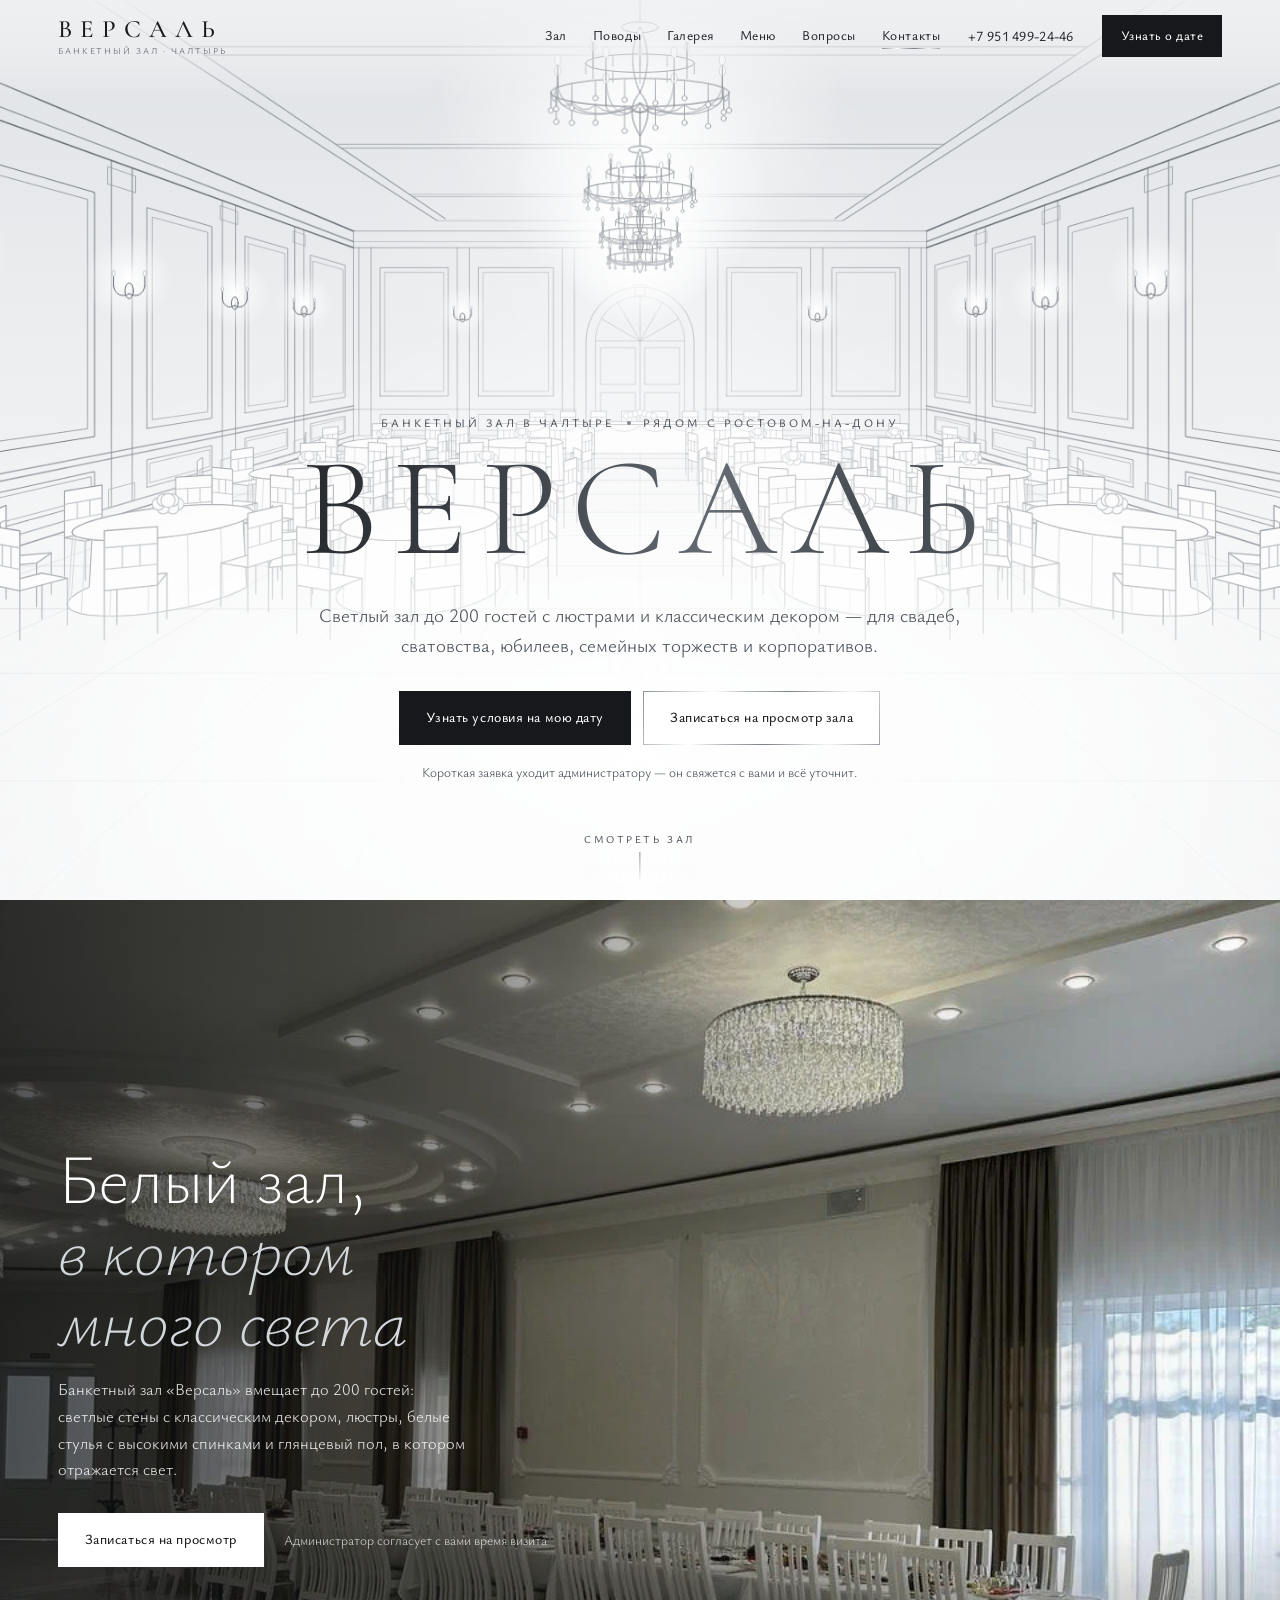
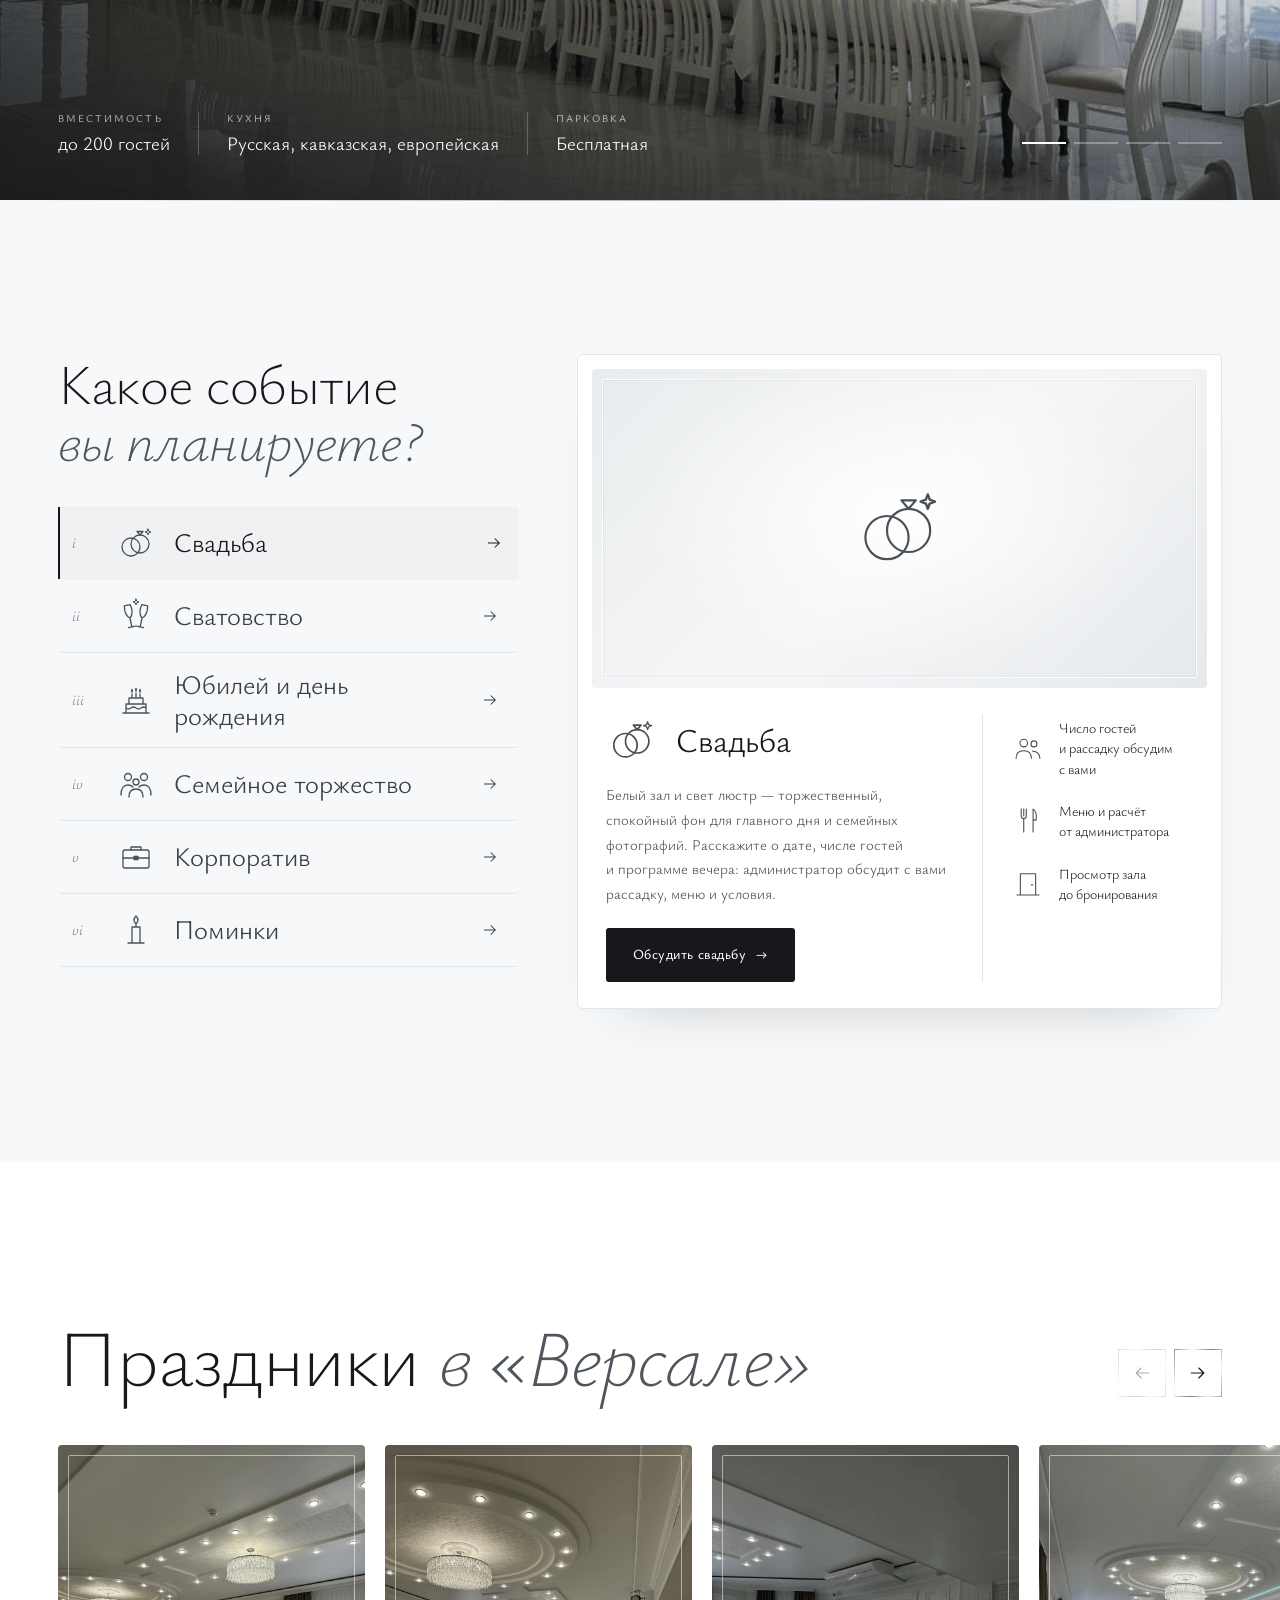
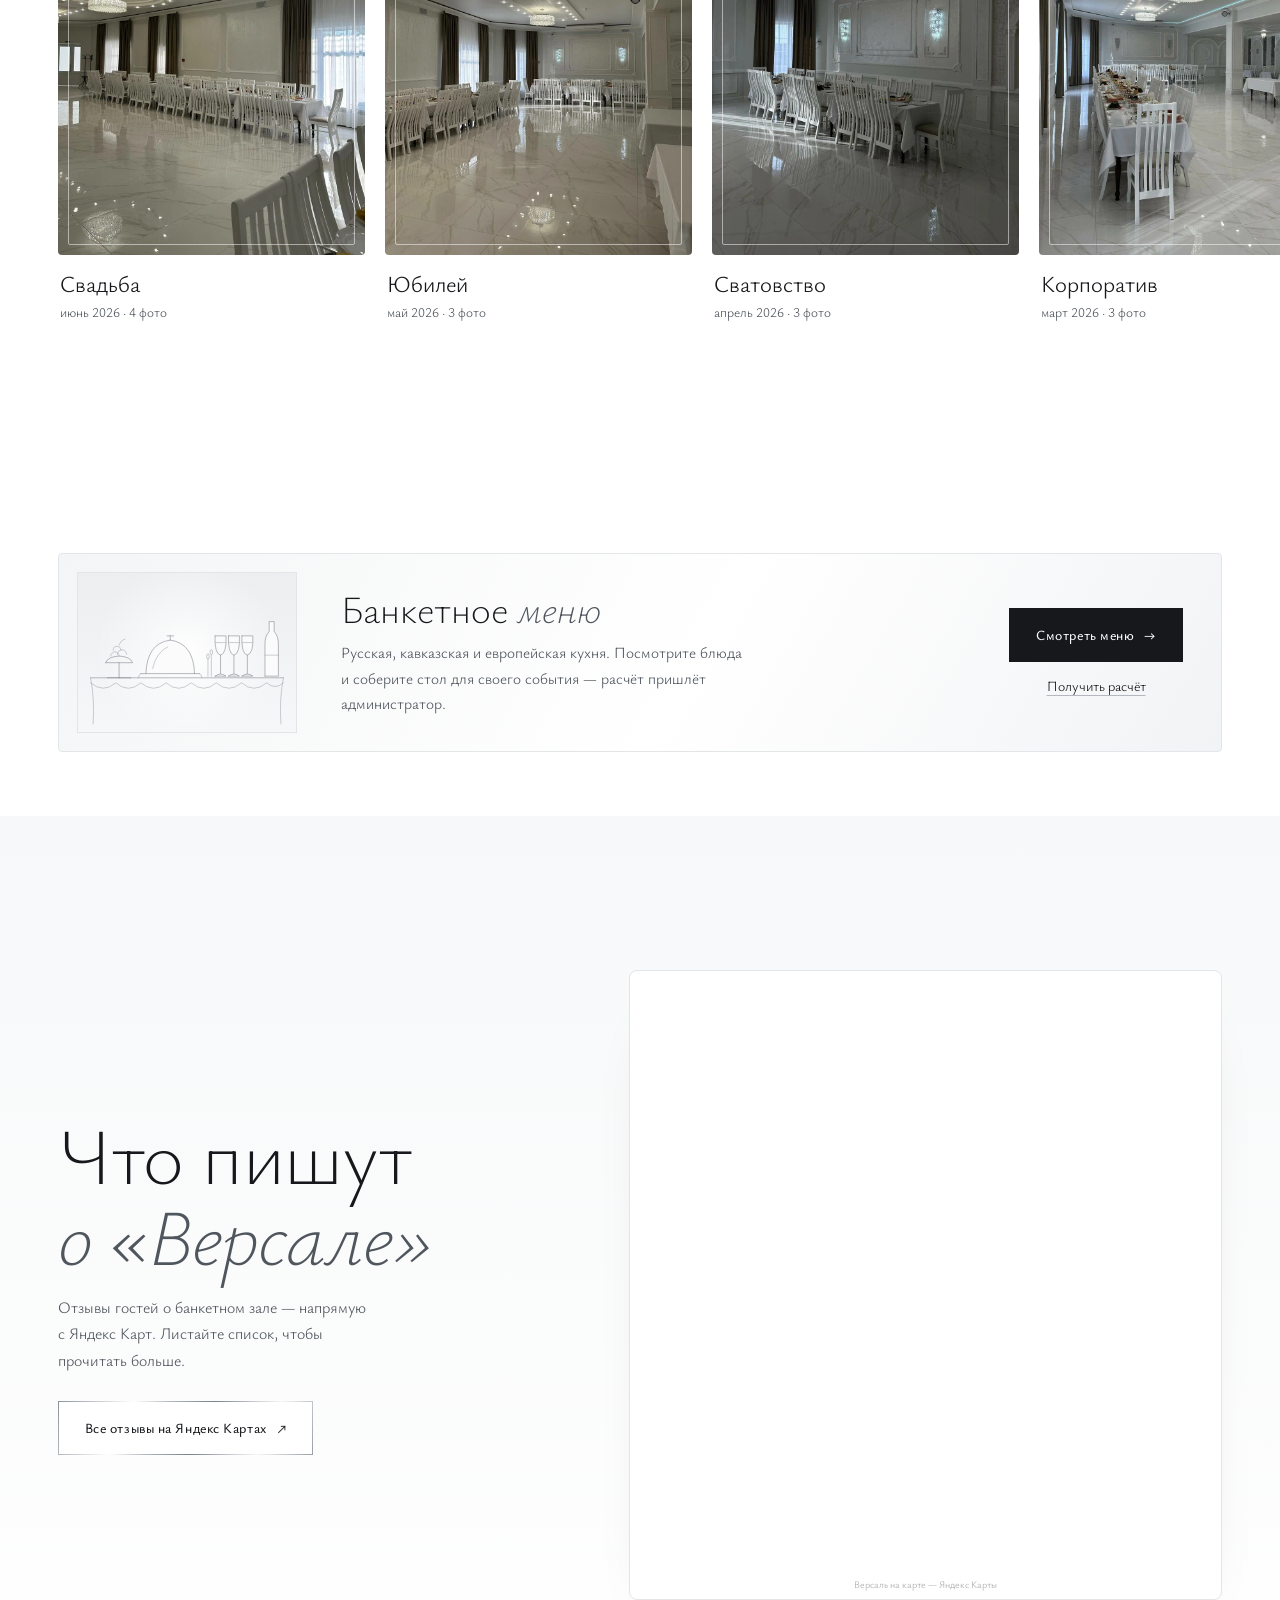
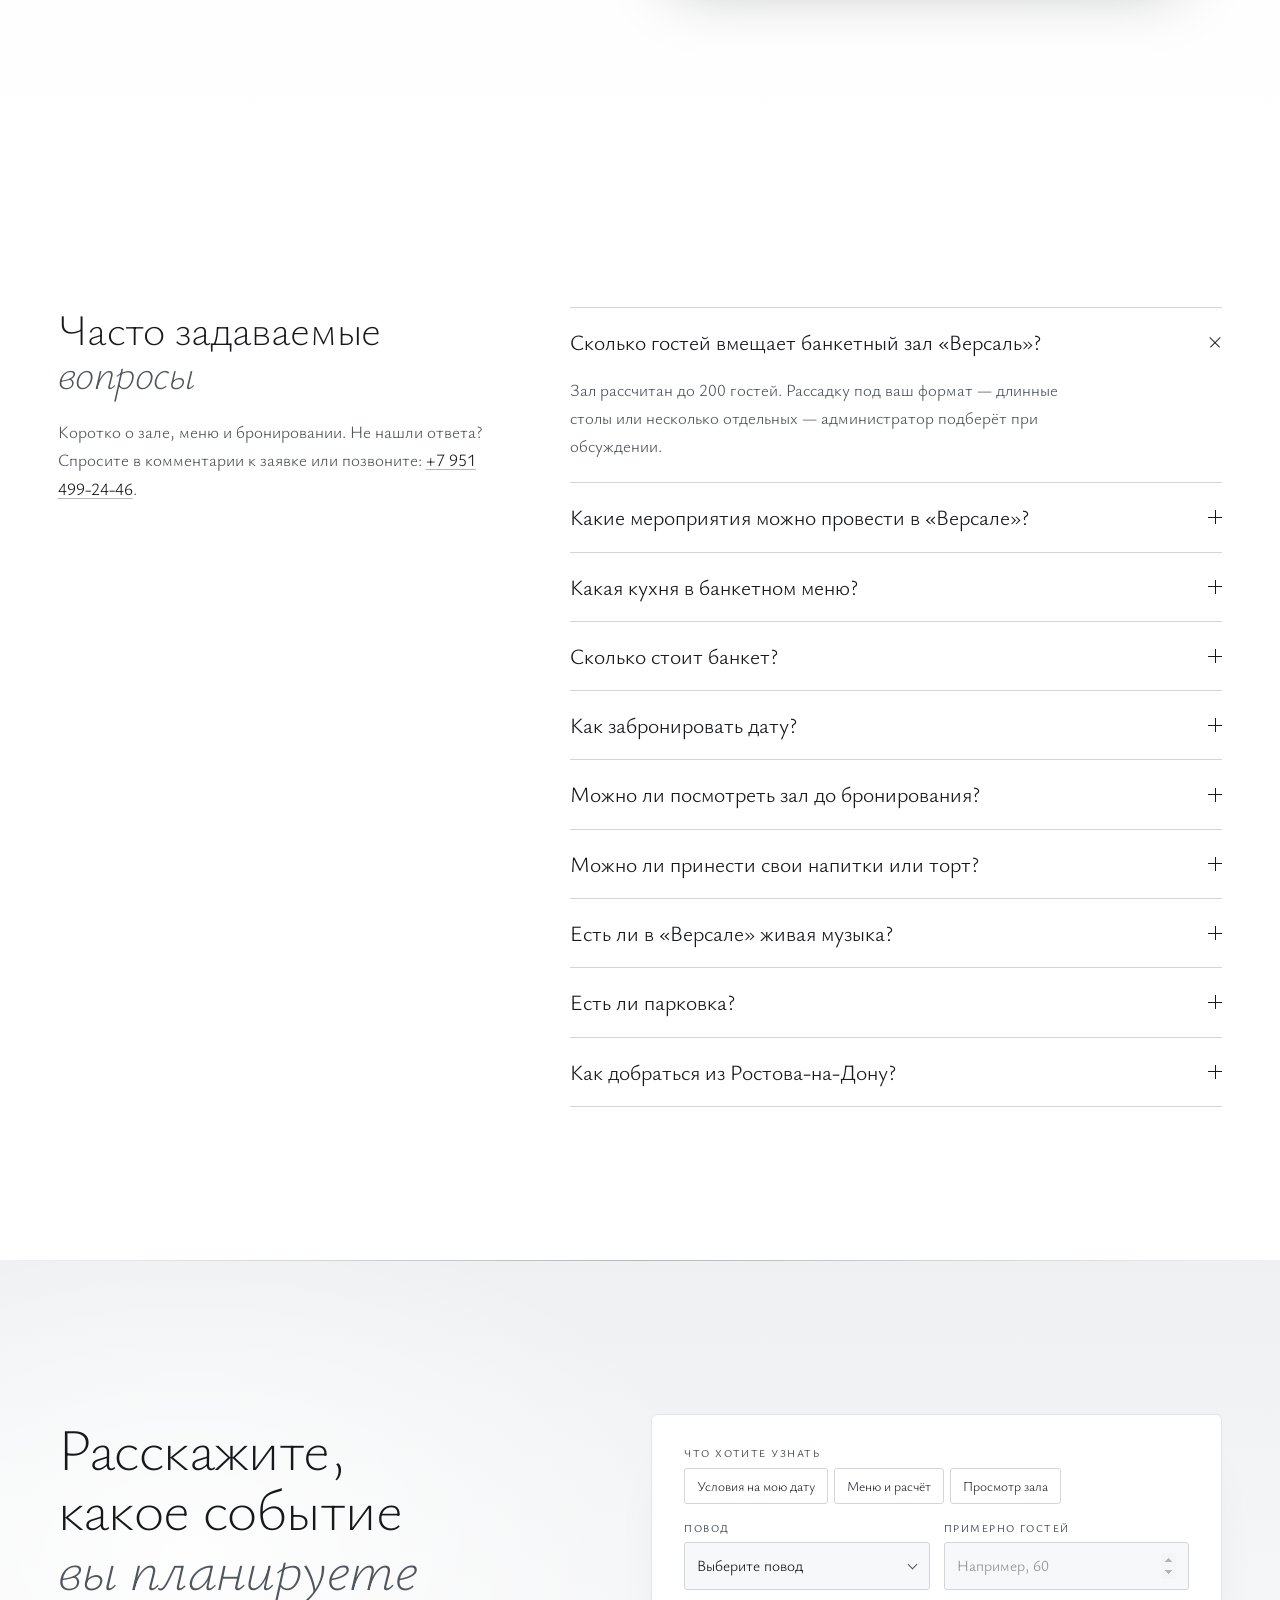
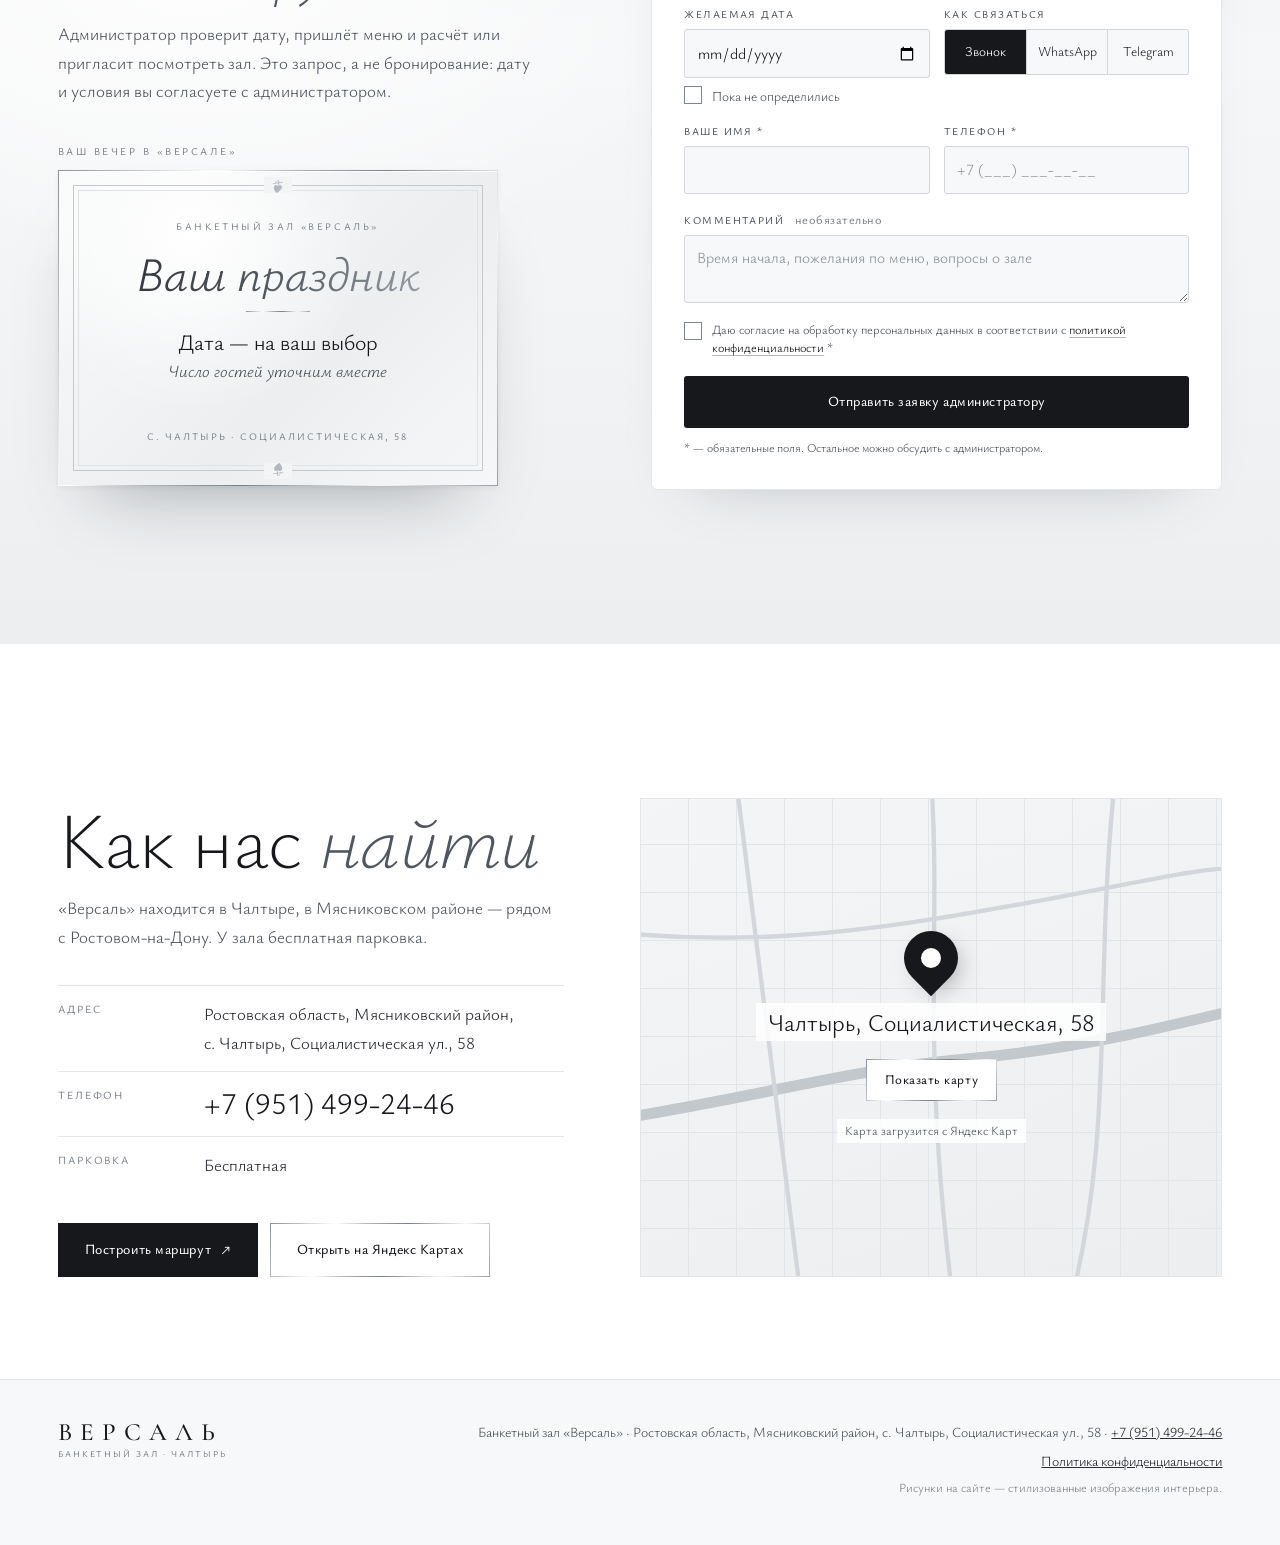
==== commit eaff7ed4: "Галерея на телефоне: карточки карусели крупнее Co-Authored-By: Claude Opus 5.5 <noreply@anthropic.co" ====
--- a/index.html
+++ b/index.html
@@ -20,7 +20,7 @@
   <link rel="preconnect" href="https://fonts.googleapis.com">
   <link rel="preconnect" href="https://fonts.gstatic.com" crossorigin>
   <link href="https://fonts.googleapis.com/css2?family=Cormorant+Garamond:wght@300;500&family=Ysabeau+Office:ital,wght@0,200;0,300;0,400;0,500;1,200;1,300;1,400&display=swap" rel="stylesheet">
-  <link rel="stylesheet" href="assets/styles.css?v=20261015-12">
+  <link rel="stylesheet" href="assets/styles.css?v=20261015-13">
   <script src="assets/config.js?v=20261015-3"></script>
   <script>document.documentElement.classList.add('js');</script>
   <script type="application/ld+json">
@@ -692,7 +692,7 @@
   <script src="assets/app.js?v=20261015-2"></script>
   <script src="https://cdnjs.cloudflare.com/ajax/libs/gsap/3.12.5/gsap.min.js"></script>
   <script src="assets/staggered-menu.js?v=20261015-2"></script>
-  <script src="assets/depth-carousel.js?v=20261015-1"></script>
-  <script src="assets/gallery.js?v=20261015-7"></script>
+  <script src="assets/depth-carousel.js?v=20261015-2"></script>
+  <script src="assets/gallery.js?v=20261015-8"></script>
 </body>
 </html>
--- a/assets/styles.css
+++ b/assets/styles.css
@@ -1264,7 +1264,7 @@
 
 @media (max-width: 640px) {
   .ev-sec:not(.ev-no-depth) .ev-track { display: none; }
-  .ev-sec:not(.ev-no-depth) .ev-depth { display: flex; height: 470px; margin: 0; }
+  .ev-sec:not(.ev-no-depth) .ev-depth { display: flex; height: 500px; margin: 0; }
   .ev-sec:not(.ev-no-depth) .ev-depth-cap { display: grid; }
 }
 @media (prefers-reduced-motion: reduce) {
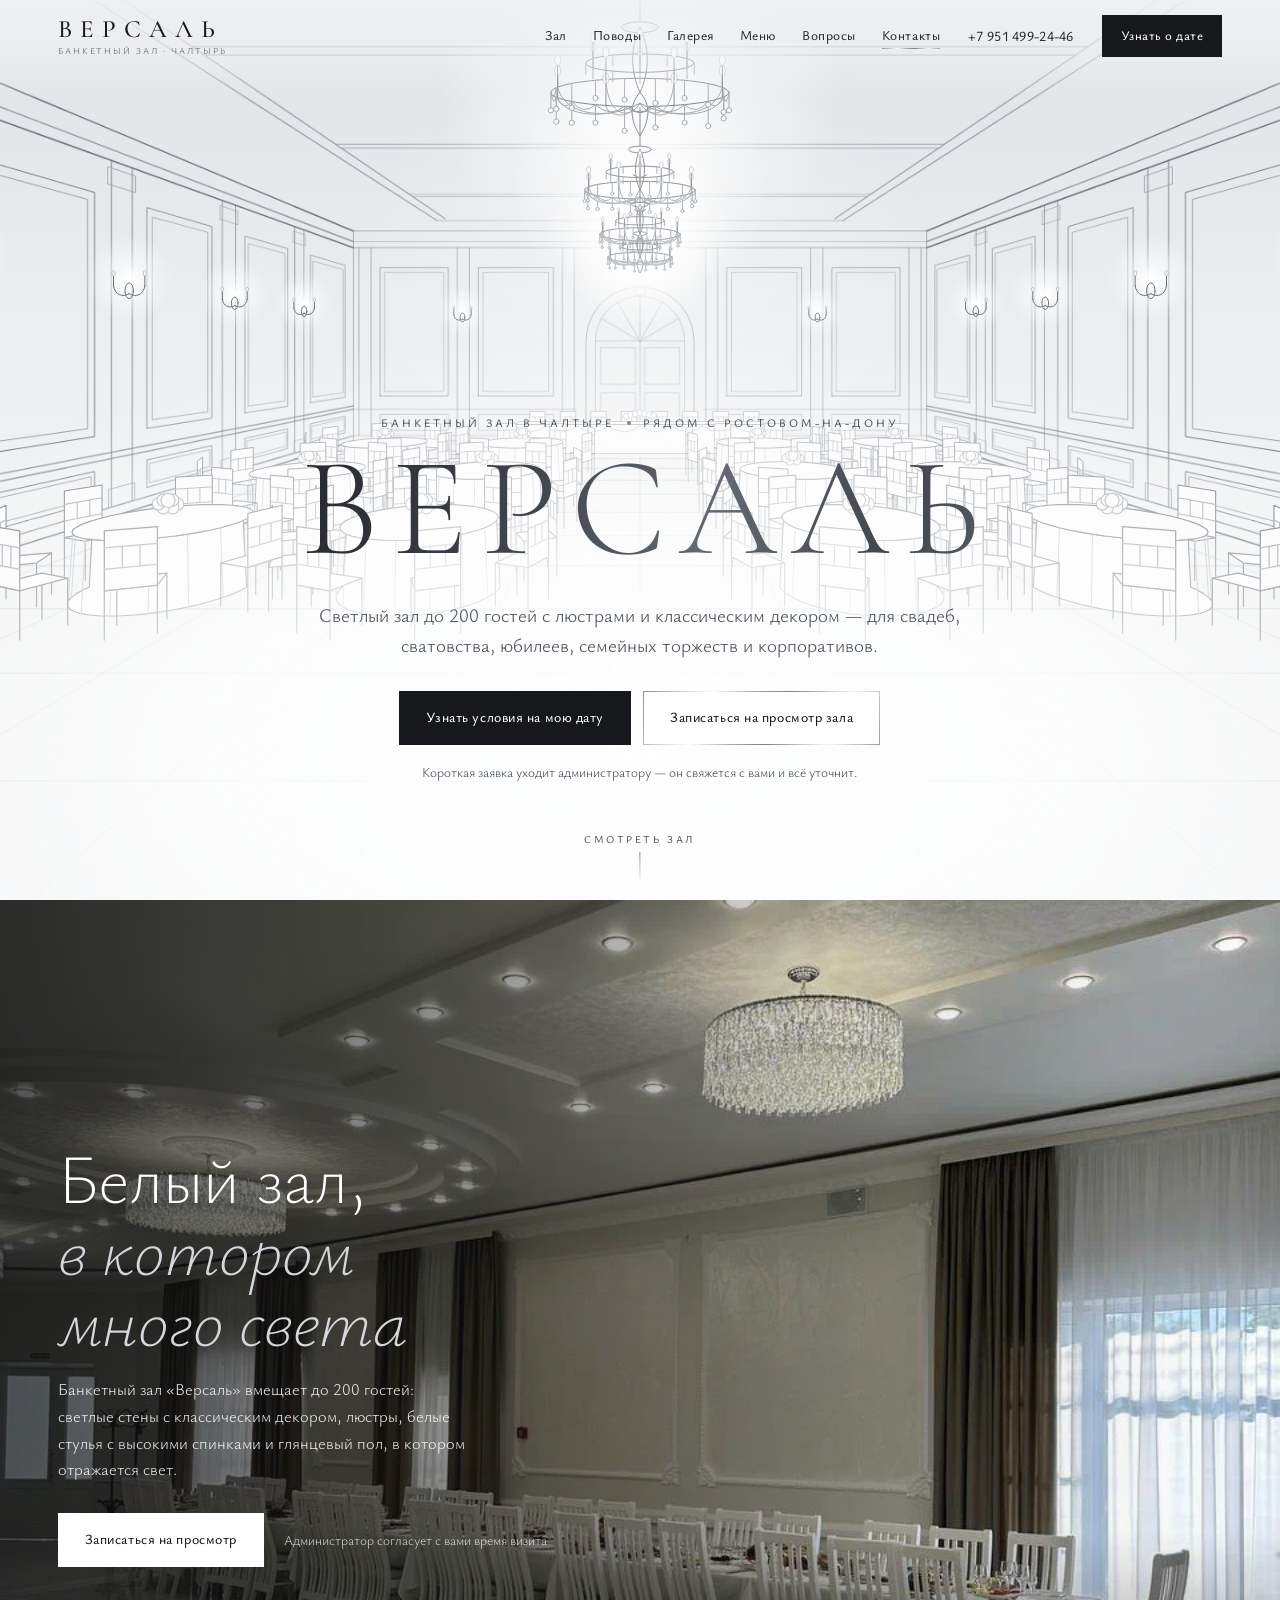
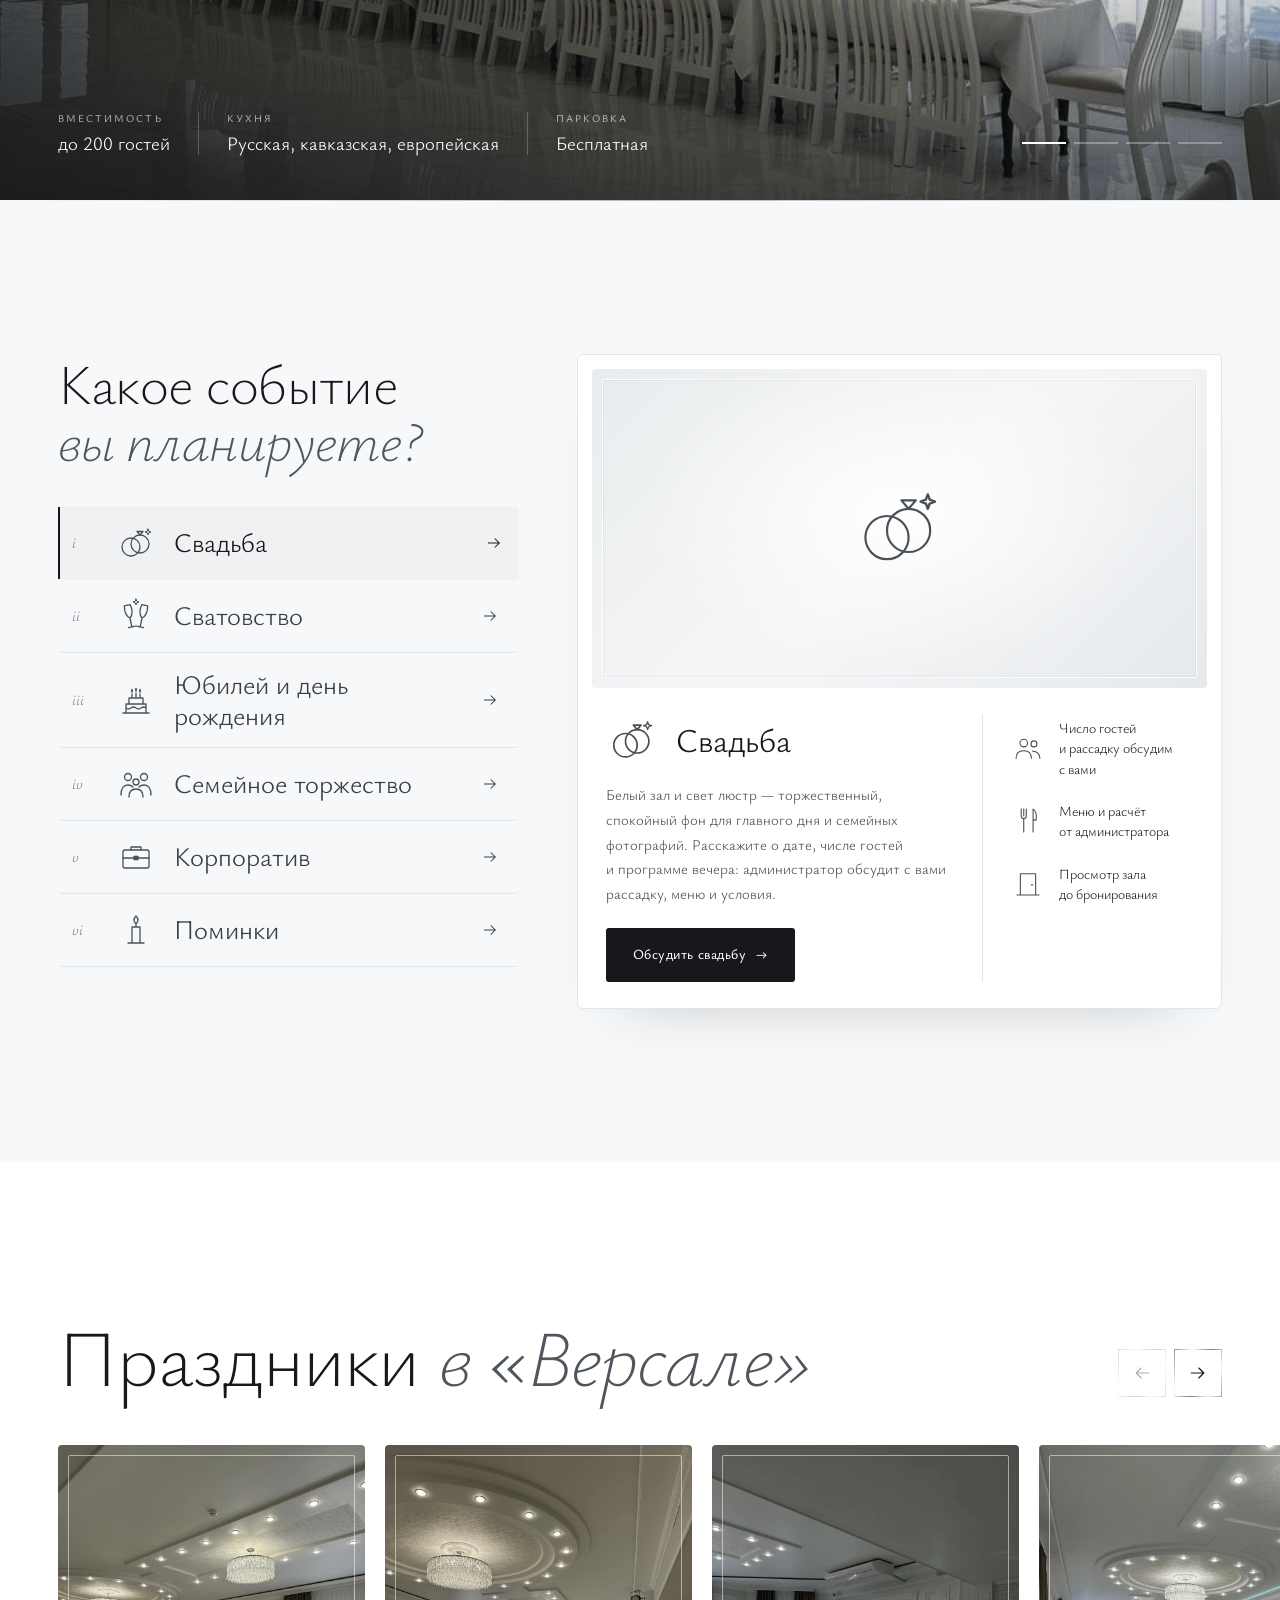
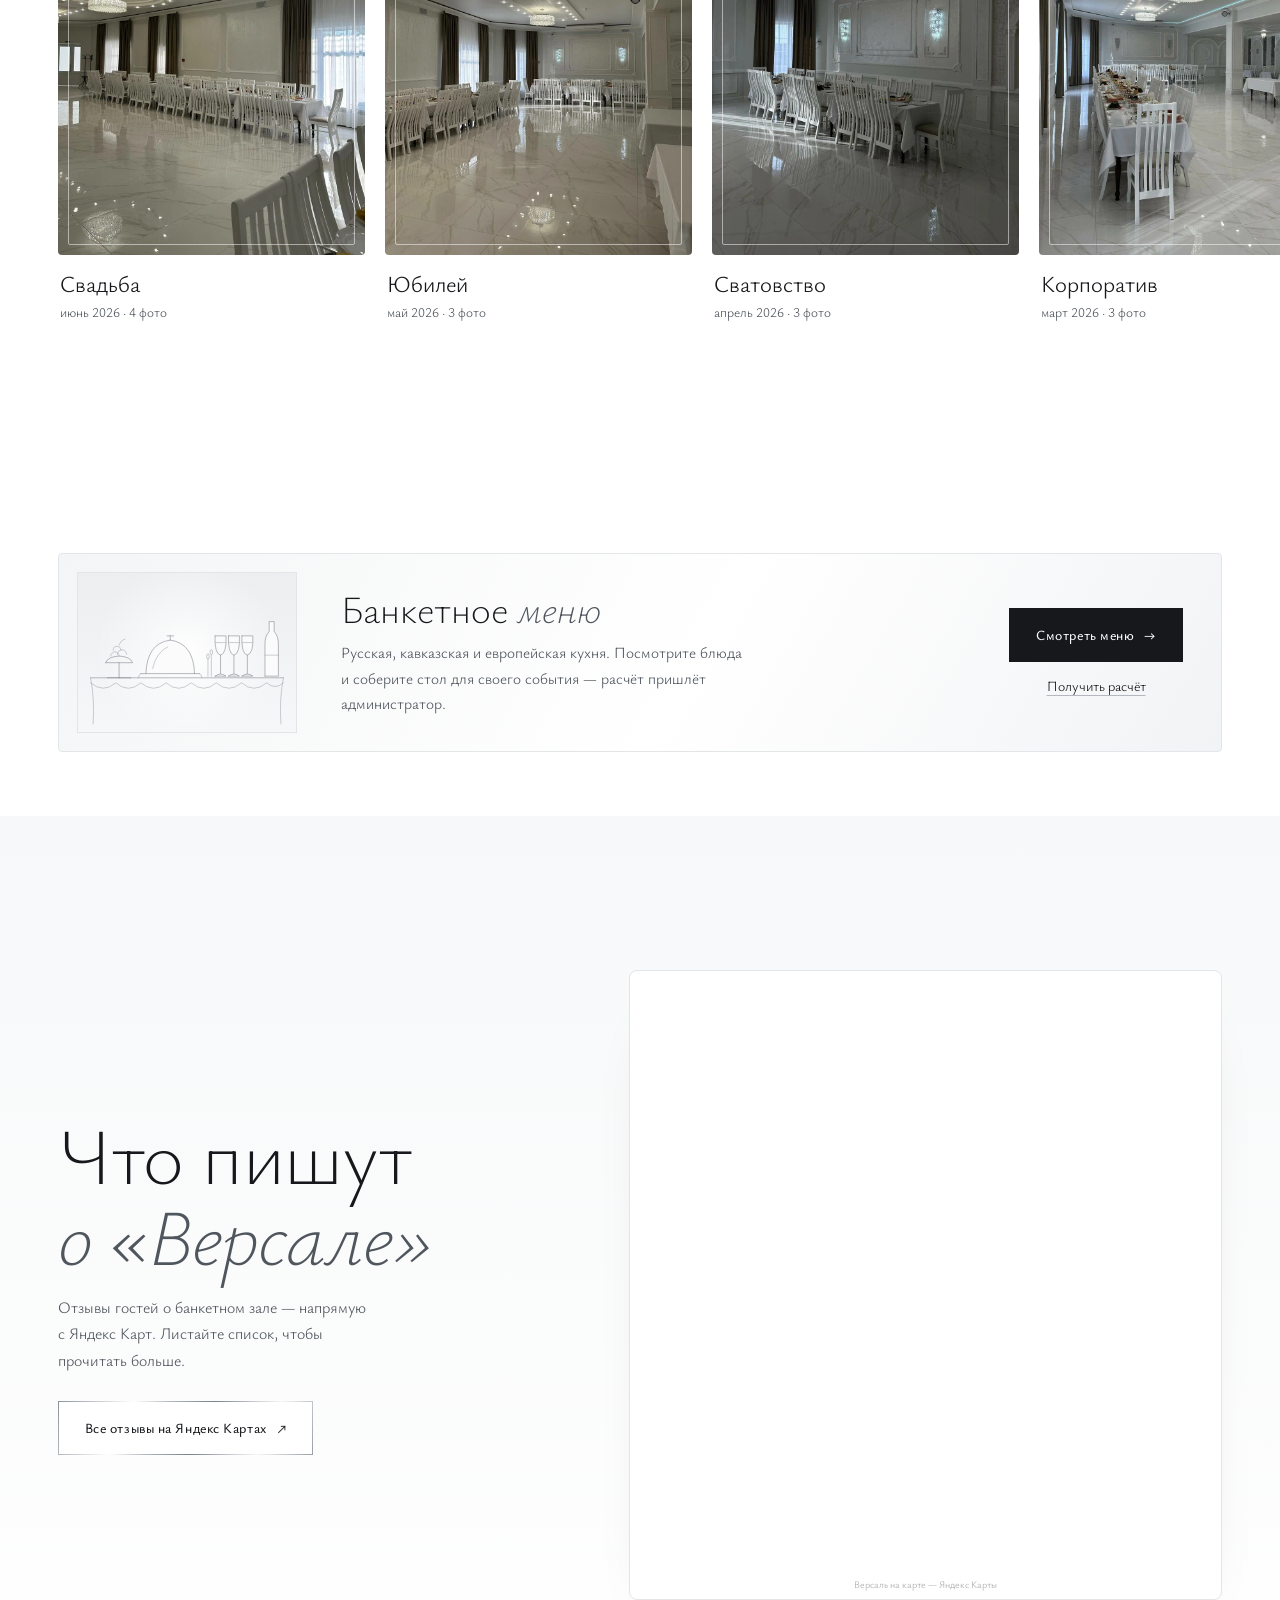
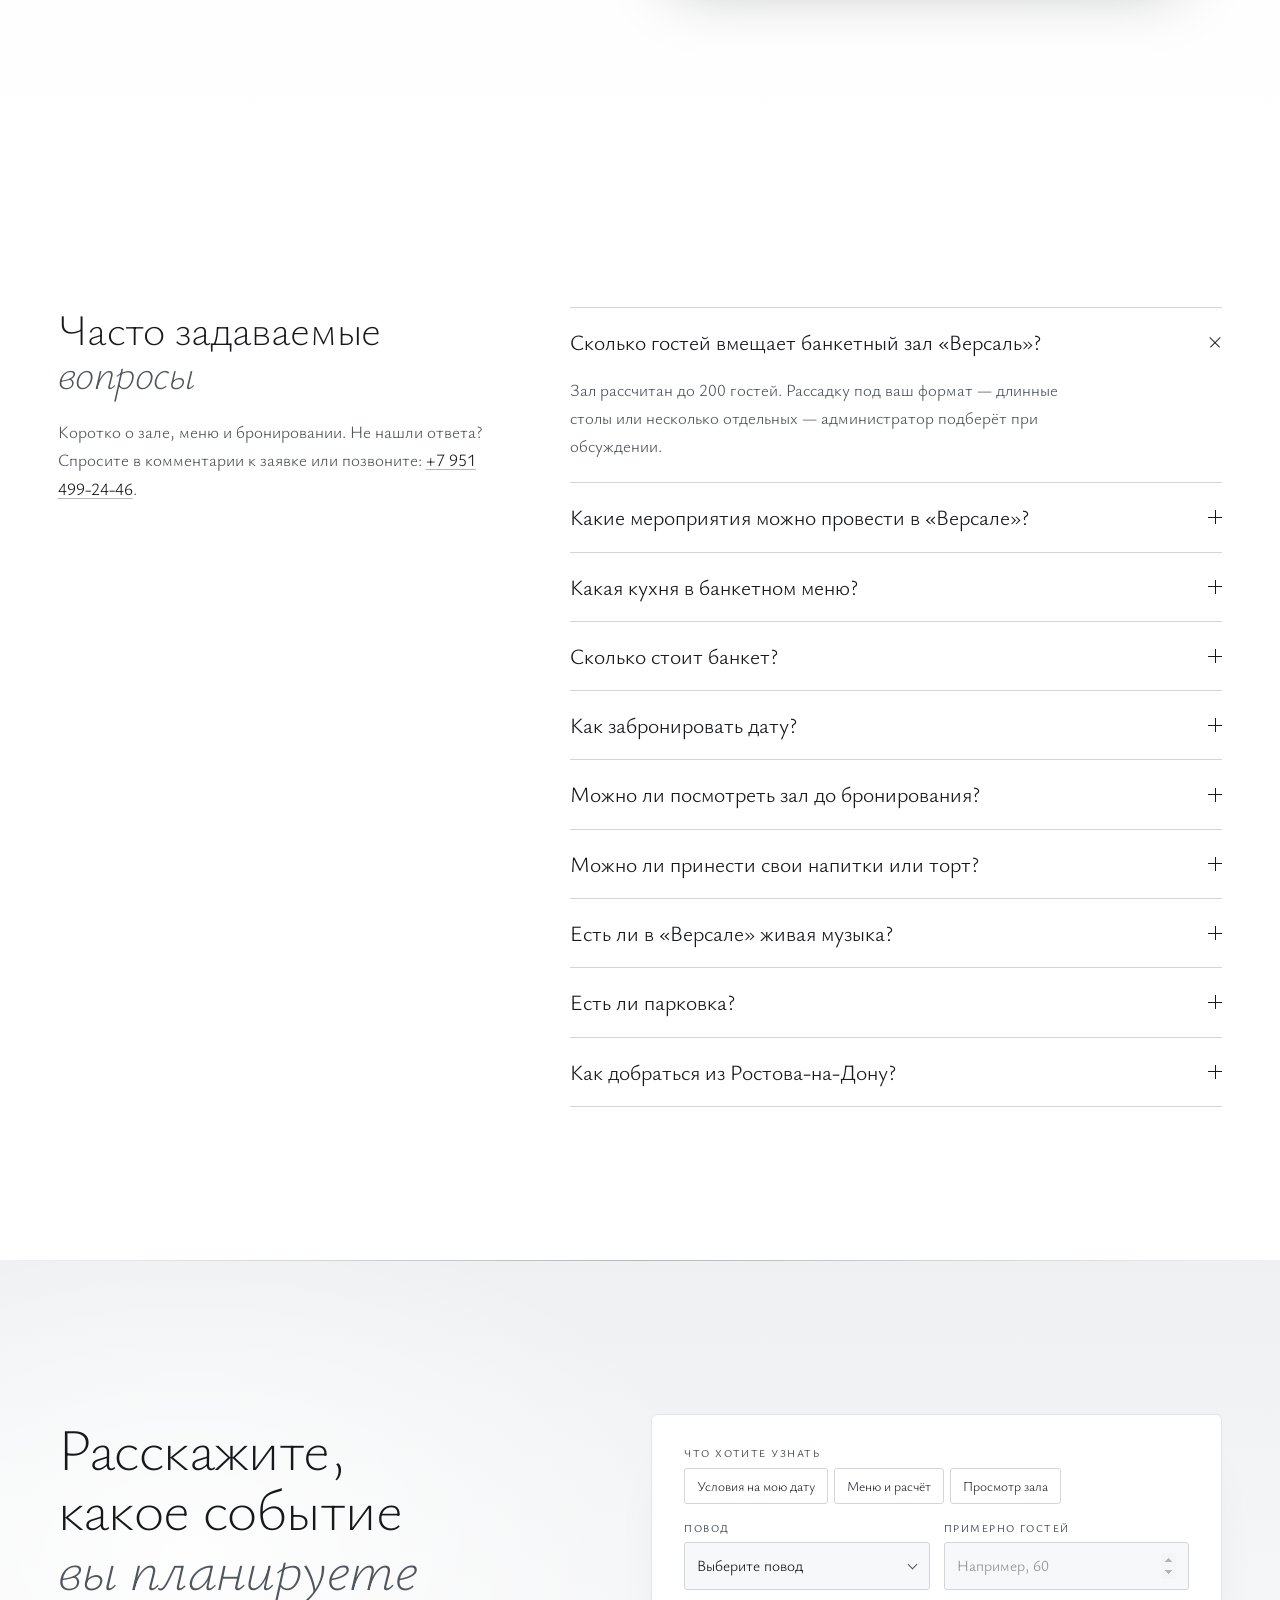
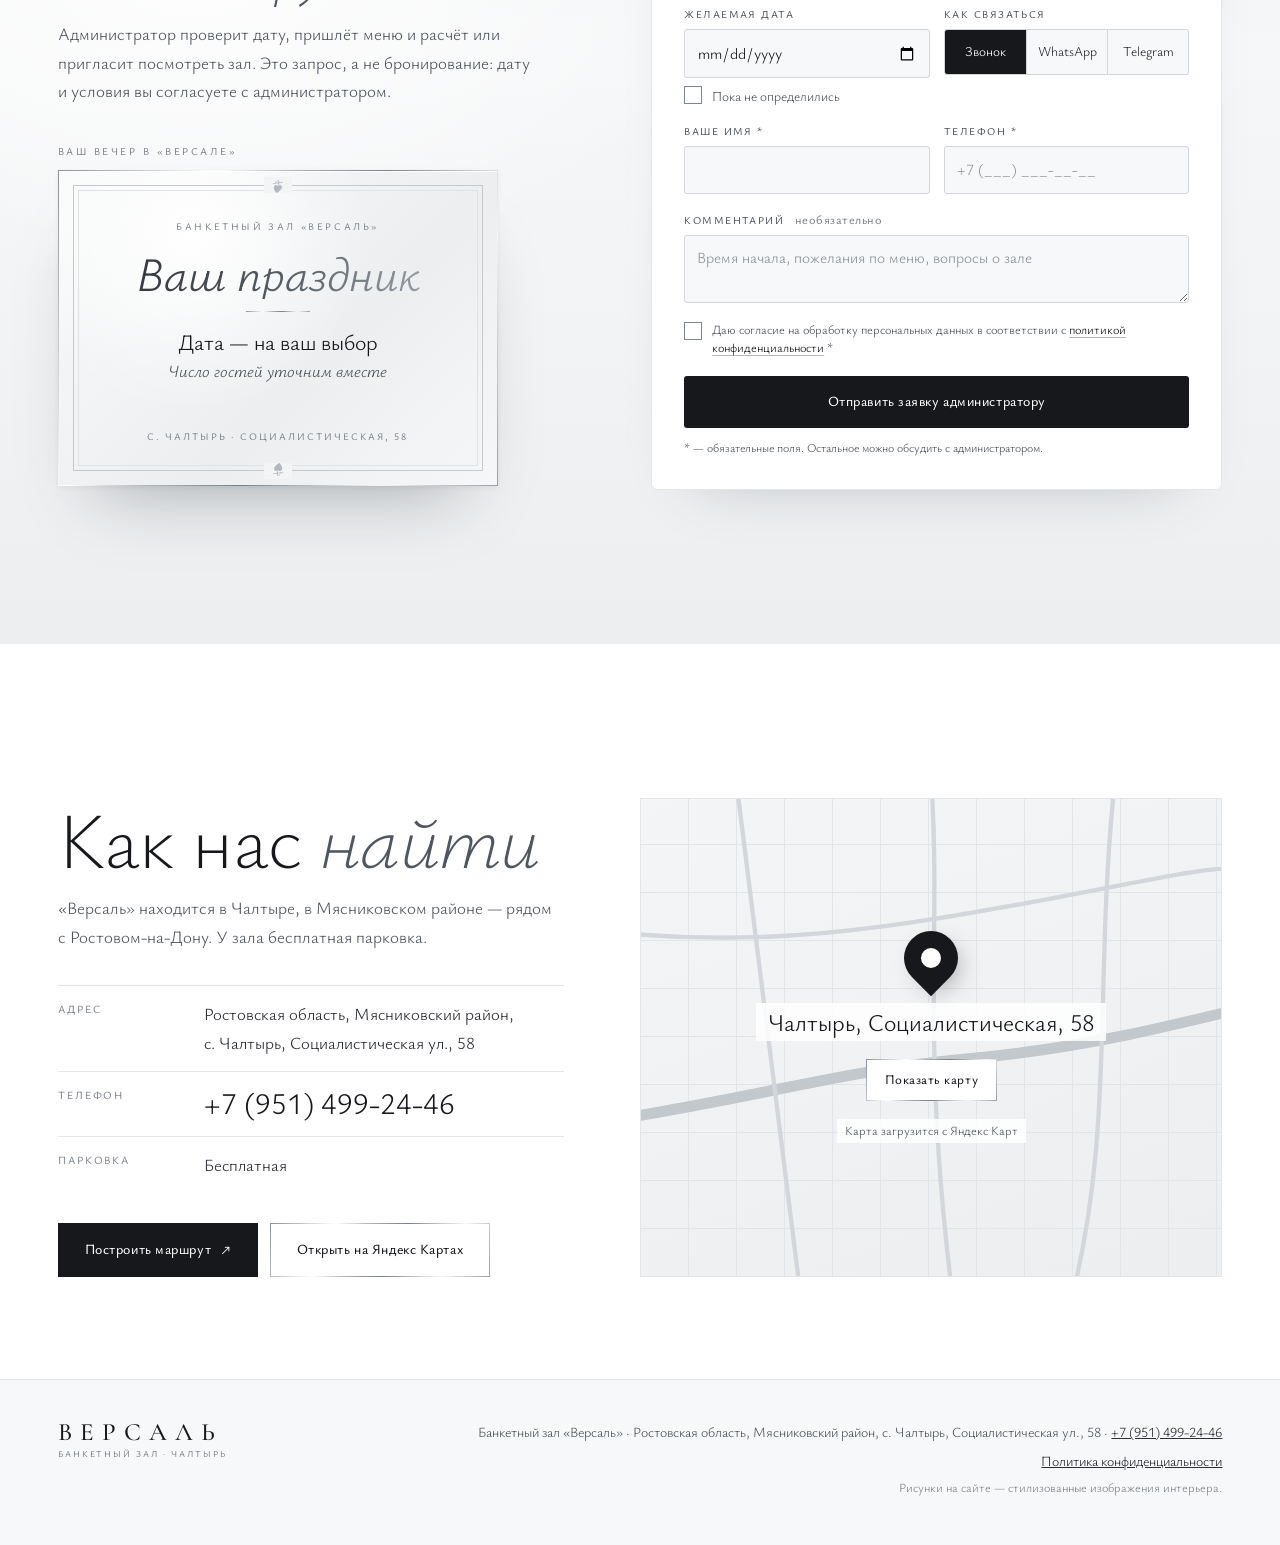
==== commit 8a415f4f: "Аудит анимаций и прелоадер при первом заходе - рисунок зала в hero разнесён на слои: интро и мерцани" ====
--- a/index.html
+++ b/index.html
@@ -20,9 +20,42 @@
   <link rel="preconnect" href="https://fonts.googleapis.com">
   <link rel="preconnect" href="https://fonts.gstatic.com" crossorigin>
   <link href="https://fonts.googleapis.com/css2?family=Cormorant+Garamond:wght@300;500&family=Ysabeau+Office:ital,wght@0,200;0,300;0,400;0,500;1,200;1,300;1,400&display=swap" rel="stylesheet">
-  <link rel="stylesheet" href="assets/styles.css?v=20261015-13">
+  <link rel="stylesheet" href="assets/styles.css?v=20261016-2">
   <script src="assets/config.js?v=20261015-3"></script>
-  <script>document.documentElement.classList.add('js');</script>
+  <script>
+    /* прелоадер: только при первом заходе за сессию */
+    (function () {
+      var d = document.documentElement, seen = false;
+      d.classList.add('js');
+      try { seen = sessionStorage.getItem('versal-seen') === '1'; } catch (e) {}
+      var R = window.VersalReady = { done: seen, cbs: [], then: function (f) { if (this.done) f(); else this.cbs.push(f); } };
+      d.classList.add(seen ? 'pl-skip' : 'pl-on');
+    })();
+  </script>
+  <style>
+    .pl { display: none; }
+    .pl-on .pl {
+      position: fixed; inset: 0; z-index: 300; display: grid; place-items: center;
+      background: #f6f7f8; transition: opacity .8s cubic-bezier(.65,0,.35,1), visibility .8s;
+    }
+    .pl-on:not(.pl-done) body { overflow: hidden; }
+    .pl-done .pl { opacity: 0; visibility: hidden; }
+    .pl__in { display: grid; justify-items: center; gap: 18px; }
+    .pl__word {
+      margin: 0 -.42em 0 0; font: 300 30px/1 'Cormorant Garamond', 'Times New Roman', serif;
+      letter-spacing: .42em; text-transform: uppercase; color: #2c3035;
+      opacity: 0; transform: translateY(6px); transition: opacity .9s ease, transform 1.1s cubic-bezier(.2,.7,.1,1);
+    }
+    .pl.is-word .pl__word { opacity: 1; transform: none; }
+    .pl__bar { position: relative; width: 120px; height: 1px; background: #e2e5e8; overflow: hidden; }
+    .pl__bar i {
+      position: absolute; inset: 0; transform-origin: left; transform: scaleX(.06);
+      background: linear-gradient(90deg, #8b9198, #d8dbde 45%, #7a8087);
+      transition: transform .6s cubic-bezier(.2,.7,.1,1);
+    }
+    .pl-done .pl__word { transform: translateY(-6px); }
+    @media (prefers-reduced-motion: reduce) { .pl, .pl__word, .pl__bar i { transition: none !important; } }
+  </style>
   <script type="application/ld+json">
 {
   "@context": "https://schema.org",
@@ -171,6 +204,47 @@
   </script>
 </head>
 <body>
+  <div class="pl" id="pl" aria-hidden="true">
+    <div class="pl__in">
+      <p class="pl__word">Версаль</p>
+      <span class="pl__bar"><i></i></span>
+    </div>
+  </div>
+  <script>
+    (function () {
+      var R = window.VersalReady, el = document.getElementById('pl');
+      if (!R || R.done || !el) { if (el) el.remove(); return; }
+      var d = document.documentElement, bar = el.querySelector('.pl__bar i');
+      var t0 = performance.now(), total = 0, done = 0, finished = false;
+      function step() { done++; bar.style.transform = 'scaleX(' + (0.06 + 0.94 * done / total).toFixed(3) + ')'; }
+      function track(p) { total++; return Promise.resolve(p).then(step, step); }
+      var F = document.fonts;
+      var brand = F ? F.load('300 30px "Cormorant Garamond"', 'ВЕРСАЛЬ') : Promise.resolve();
+      Promise.resolve(brand).then(function () { el.classList.add('is-word'); }, function () { el.classList.add('is-word'); });
+      var tasks = [
+        track(brand),
+        track(F ? F.load('200 40px "Ysabeau Office"', 'Зал') : 0),
+        track(F ? F.load('300 16px "Ysabeau Office"', 'Зал') : 0),
+        track(F ? F.load('500 13px "Ysabeau Office"', 'Зал') : 0),
+        track(new Promise(function (r) { if (document.readyState === 'complete') r(); else window.addEventListener('load', r, { once: true }); }))
+      ];
+      Promise.all(tasks).then(finish, finish);
+      setTimeout(finish, 4500); // не держим гостя дольше 4,5 с даже на медленной сети
+      function finish() {
+        if (finished) return;
+        finished = true;
+        bar.style.transform = 'scaleX(1)';
+        var rest = Math.max(0, 1200 - (performance.now() - t0));
+        setTimeout(function () {
+          d.classList.add('pl-done');
+          try { sessionStorage.setItem('versal-seen', '1'); } catch (e) {}
+          R.done = true;
+          R.cbs.splice(0).forEach(function (f) { try { f(); } catch (e) { setTimeout(function () { throw e; }); } });
+          setTimeout(function () { el.remove(); }, 900);
+        }, rest + 350);
+      }
+    })();
+  </script>
   <a class="skip-link" href="#request">Перейти к заявке</a>
 
   <!-- ============ Шапка ============ -->
@@ -670,7 +744,7 @@
     <a class="dock__cta" href="#request" data-goal="date" tabindex="-1">Узнать условия на дату</a>
   </div>
 
-  <script src="assets/scene.js?v=20261015-2"></script>
+  <script src="assets/scene.js?v=20261016-2"></script>
   <!-- Окно галереи события -->
   <dialog class="ev-modal" id="ev-modal" aria-labelledby="ev-modal-title">
     <div class="ev-modal__bar">
@@ -689,9 +763,9 @@
   </dialog>
 
   <script src="assets/gallery-data.js?v=20261015-2"></script>
-  <script src="assets/app.js?v=20261015-2"></script>
+  <script src="assets/app.js?v=20261016-2"></script>
   <script src="https://cdnjs.cloudflare.com/ajax/libs/gsap/3.12.5/gsap.min.js"></script>
-  <script src="assets/staggered-menu.js?v=20261015-2"></script>
+  <script src="assets/staggered-menu.js?v=20261016-2"></script>
   <script src="assets/depth-carousel.js?v=20261015-2"></script>
   <script src="assets/gallery.js?v=20261015-8"></script>
 </body>
--- a/assets/styles.css
+++ b/assets/styles.css
@@ -136,14 +136,14 @@
   transition: background-color .3s, color .3s, border-color .3s, transform .3s var(--ease);
 }
 .btn::after { /* серебряный блик */
-  content: ""; position: absolute; z-index: -1; inset: -2px auto -2px -60%;
+  content: ""; position: absolute; z-index: -1; inset: -2px auto -2px 0;
   width: 45%;
   background: linear-gradient(100deg, transparent, rgba(255,255,255,.55), transparent);
-  transform: skewX(-20deg);
-  transition: left .8s var(--ease);
+  transform: translateX(-135%) skewX(-20deg);
+  transition: transform .8s var(--ease);
   pointer-events: none;
 }
-.btn:hover::after { left: 120%; }
+.btn:hover::after { transform: translateX(270%) skewX(-20deg); }
 .btn--dark { background: var(--ink); color: #fff; }
 .btn--dark:hover { background: #2e3237; }
 .btn--line {
@@ -211,12 +211,14 @@
 }
 .hero__stage { position: absolute; inset: 0; z-index: 0; transform-origin: 50% 36%; will-change: transform; }
 .hall { width: 100%; height: 100%; }
+.hero__stage .hall { position: absolute; inset: 0; }
 .hero__photo { position: absolute; inset: 0; background: center/cover no-repeat; opacity: 0; transition: opacity 1.2s; }
 .hero.has-photo .hero__photo { opacity: 1; }
 .hero.has-photo .hall { opacity: .0; }
-.hero__light {
-  position: absolute; inset: 0; pointer-events: none;
-  background: radial-gradient(circle 420px at var(--mx, 50%) var(--my, 30%), rgba(255,255,255,.38), rgba(255,255,255,0) 70%);
+.hero__light { /* свет за курсором: двигается трансформацией, без перерисовки */
+  position: absolute; left: 0; top: 0; width: 840px; height: 840px; margin: -420px 0 0 -420px; pointer-events: none;
+  background: radial-gradient(circle closest-side, rgba(255,255,255,.38), rgba(255,255,255,0) 70%);
+  transform: translate3d(50vw, 30vh, 0); will-change: transform;
   opacity: 0; transition: opacity .8s;
 }
 .hero.is-lit .hero__light { opacity: 1; }
@@ -256,8 +258,8 @@
   font: 500 10.5px/1 var(--sans); letter-spacing: .24em; text-transform: uppercase; text-decoration: none; color: var(--slate);
 }
 .hero__scroll i { width: 1px; height: 30px; background: linear-gradient(var(--steel), transparent); position: relative; overflow: hidden; }
-.hero__scroll i::after { content: ""; position: absolute; left: 0; top: -30px; width: 1px; height: 30px; background: var(--ink); animation: drip 2.4s var(--ease-io) infinite; }
-@keyframes drip { to { top: 30px; } }
+.hero__scroll i::after { content: ""; position: absolute; left: 0; top: 0; width: 1px; height: 30px; background: var(--ink); transform: translateY(-100%); animation: drip 2.4s var(--ease-io) infinite; }
+@keyframes drip { to { transform: translateY(100%); } }
 
 /* интро: появление контента первого экрана */
 .js .hero__content > * { opacity: 0; transform: translateY(16px); transition: opacity 1s var(--ease), transform 1.2s var(--ease); }
@@ -304,10 +306,18 @@
 
 /* рисование линий */
 .hall.is-drawing .g-arch .ln { stroke-dasharray: 1 1; stroke-dashoffset: 1; animation: draw 2.2s var(--ease-io) var(--d, 0s) forwards; }
-.hall.is-drawing .g-chand .ln, .hall.is-drawing .g-chand .flame { opacity: 0; animation: fadein 1.4s var(--ease) var(--d, .6s) forwards; }
-.hall.is-drawing .piece { opacity: 0; animation: rise 1.3s var(--ease) var(--d, 1.2s) forwards; }
-.hall.is-drawing .floorln, .hall.is-drawing .g-reflect { opacity: 0; animation: fadein 2s var(--ease) 1.4s forwards; }
-.hall.is-drawing .g-reflect { animation-name: fadein-r; }
+.hall.is-drawing .floorln { opacity: 0; animation: fadein 2s var(--ease) 1.4s forwards; }
+/* слои сцены появляются целиком — прозрачность и сдвиг считает видеокарта */
+.hall-layer.is-drawing { will-change: opacity, transform; }
+.hall-layer--chand.is-drawing { opacity: 0; animation: fadein 1.6s var(--ease) .55s forwards; }
+.hall-layer--furn.is-drawing { opacity: 0; animation: layerRise 1.5s var(--ease) 1.05s forwards; }
+.hall-layer--reflect.is-drawing { opacity: 0; animation: fadein 2s var(--ease) 1.4s forwards; }
+.hall-layer--glow { opacity: 0; transition: opacity 1.8s var(--ease); }
+.hall-layer--glow.is-lit { opacity: 1; }
+.hall-layer--glow .glow { opacity: 1; transition: none; }
+.hall-layer--glow .glow--streak { opacity: .55; }
+.hall-layer--glint { will-change: transform; } /* бесконечное мерцание — в отдельном слое */
+@keyframes layerRise { from { opacity: 0; transform: translateY(10px); } to { opacity: 1; transform: none; } }
 @keyframes draw { to { stroke-dashoffset: 0; } }
 @keyframes fadein { to { opacity: 1; } }
 @keyframes fadein-r { to { opacity: .28; } }
@@ -1273,3 +1283,6 @@
 }
 
 .ev-depth.depth-carousel { display: none; }
+
+/* пока виден прелоадер, интро сцены стоит на паузе */
+.pl-on:not(.pl-done) .hall, .pl-on:not(.pl-done) .hall * { animation-play-state: paused !important; }
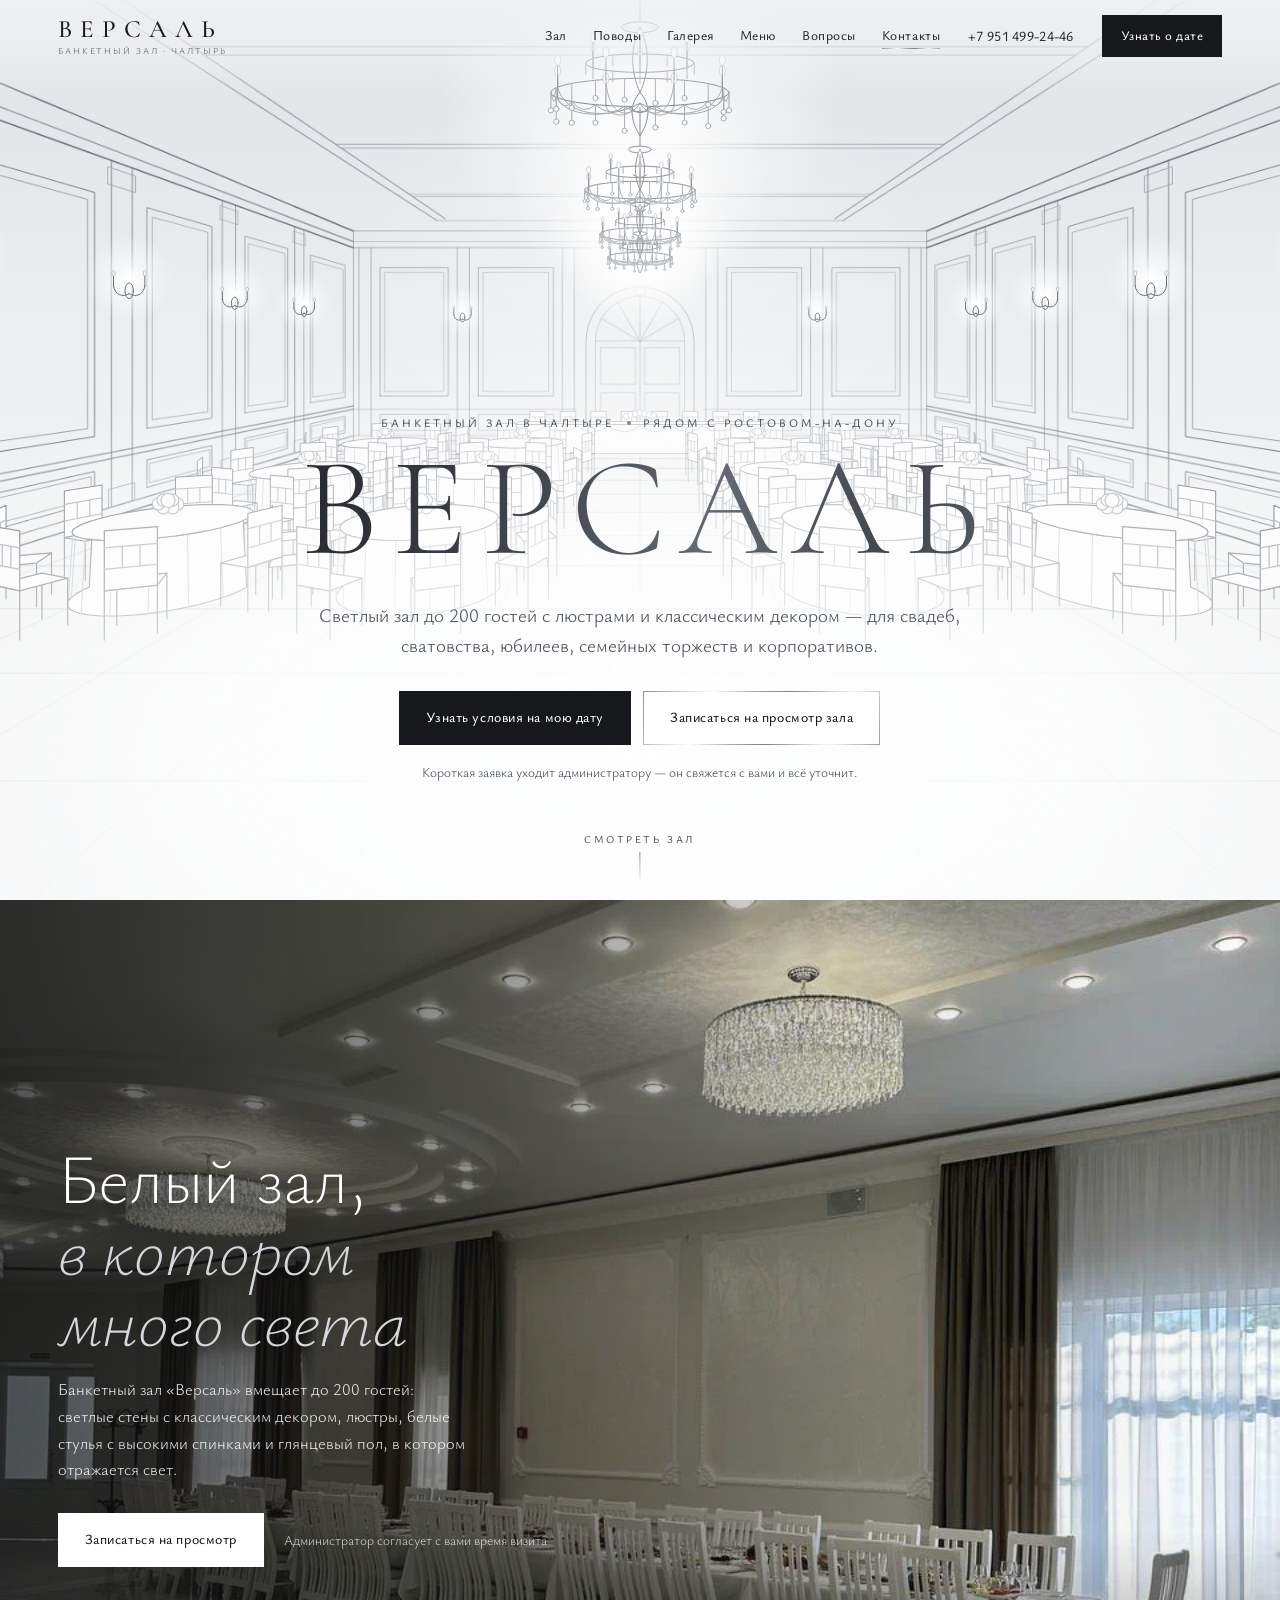
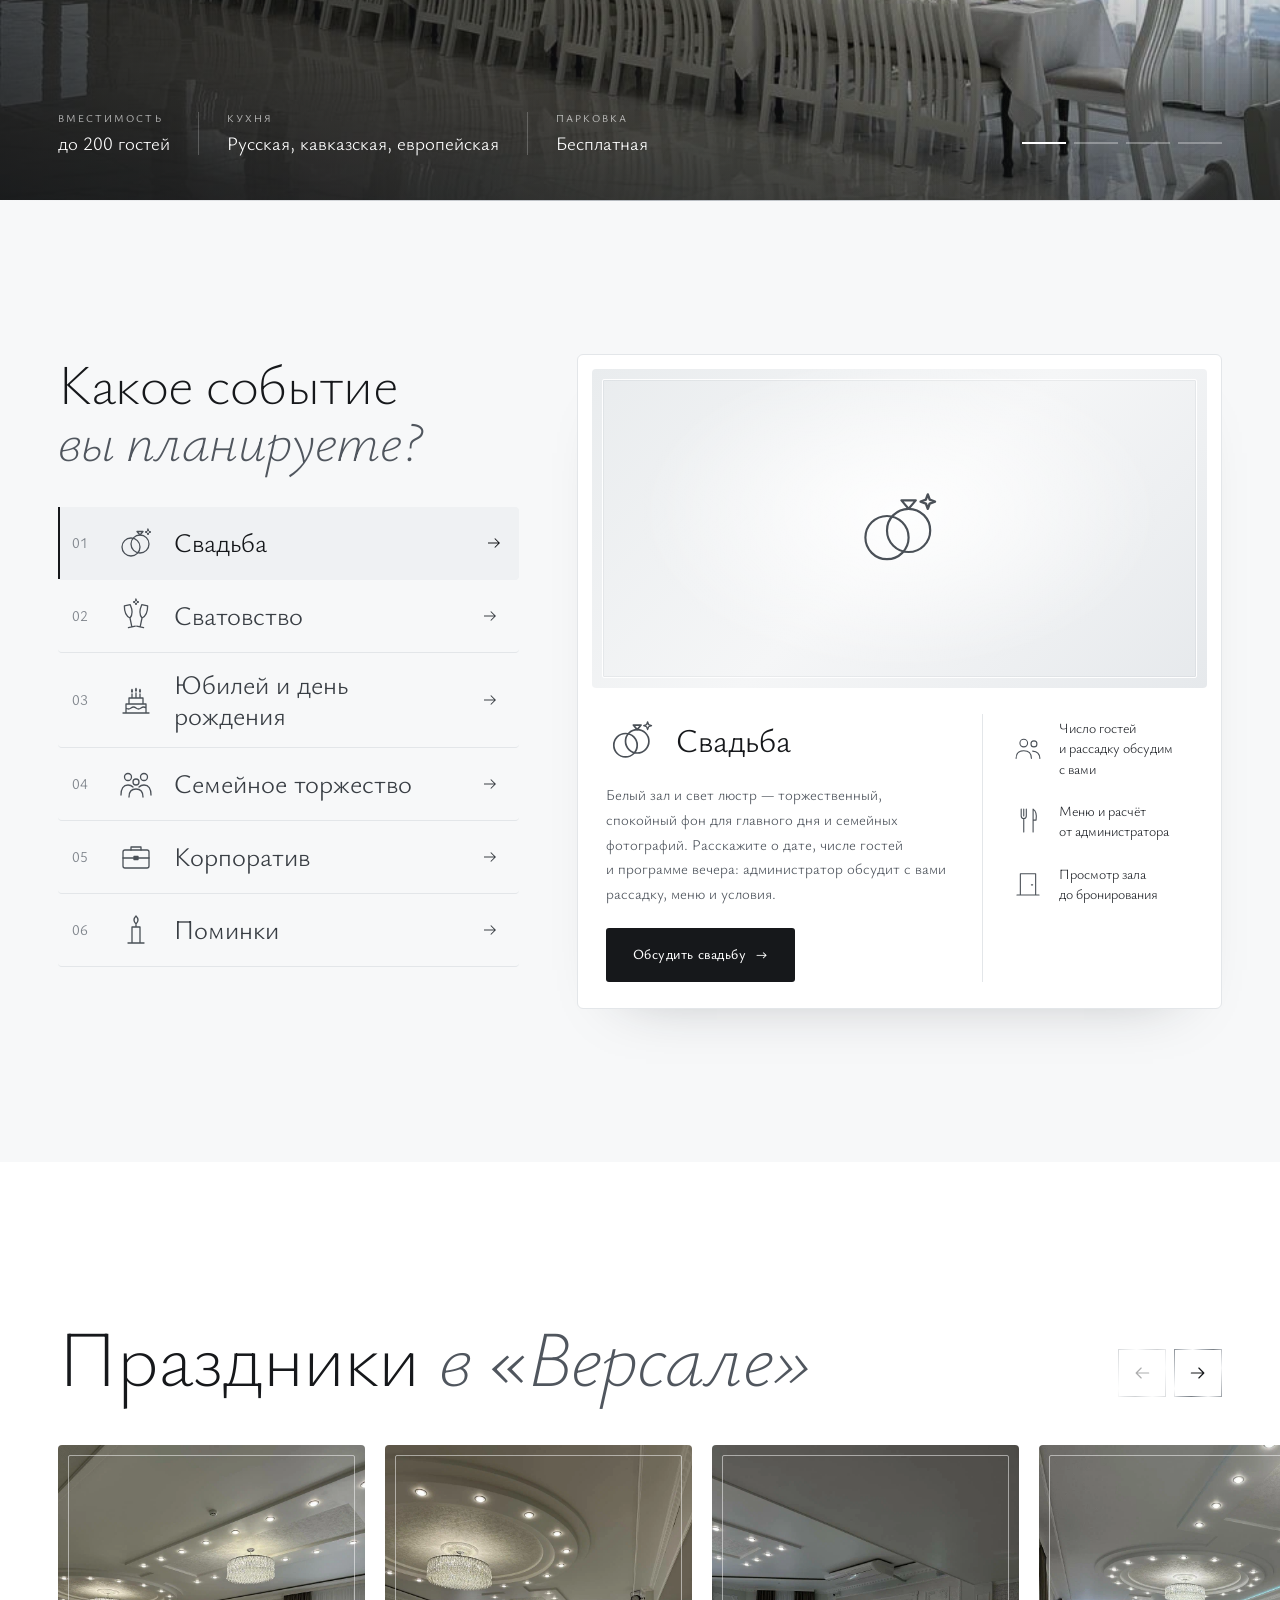
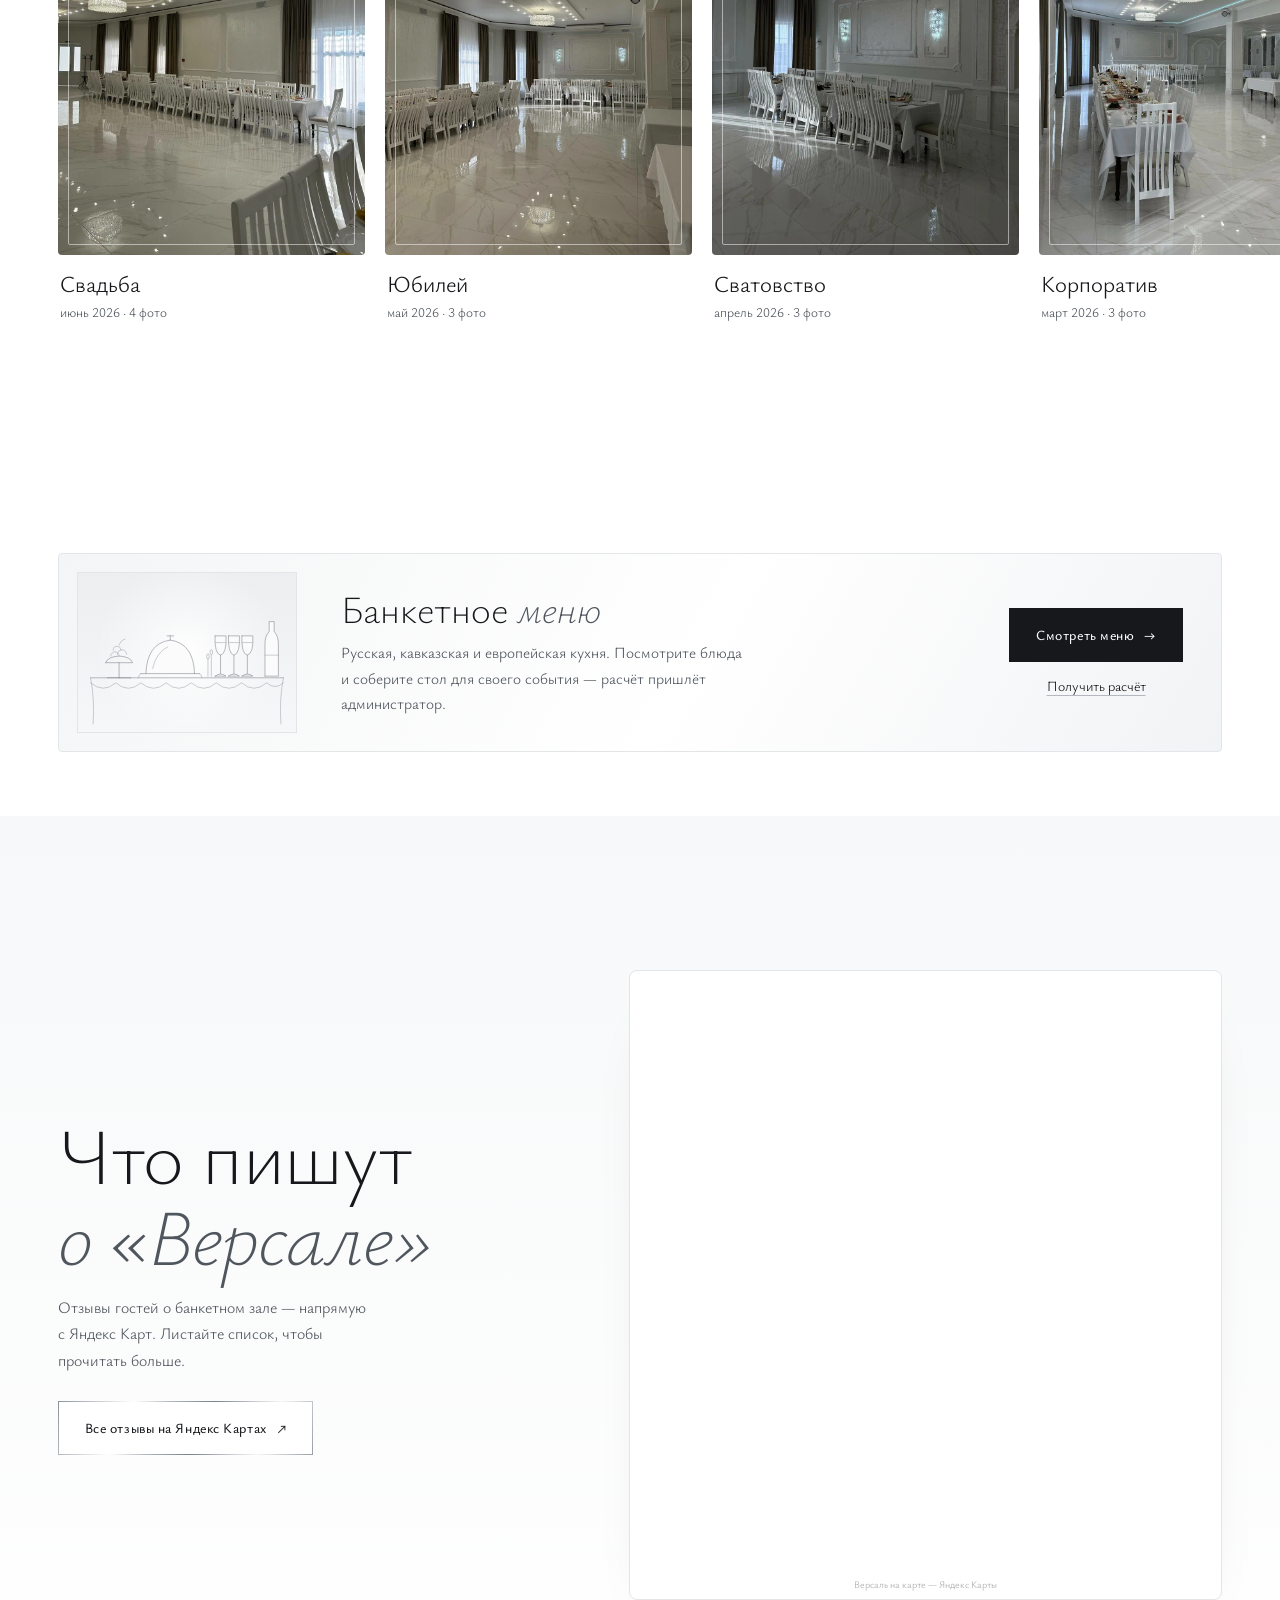
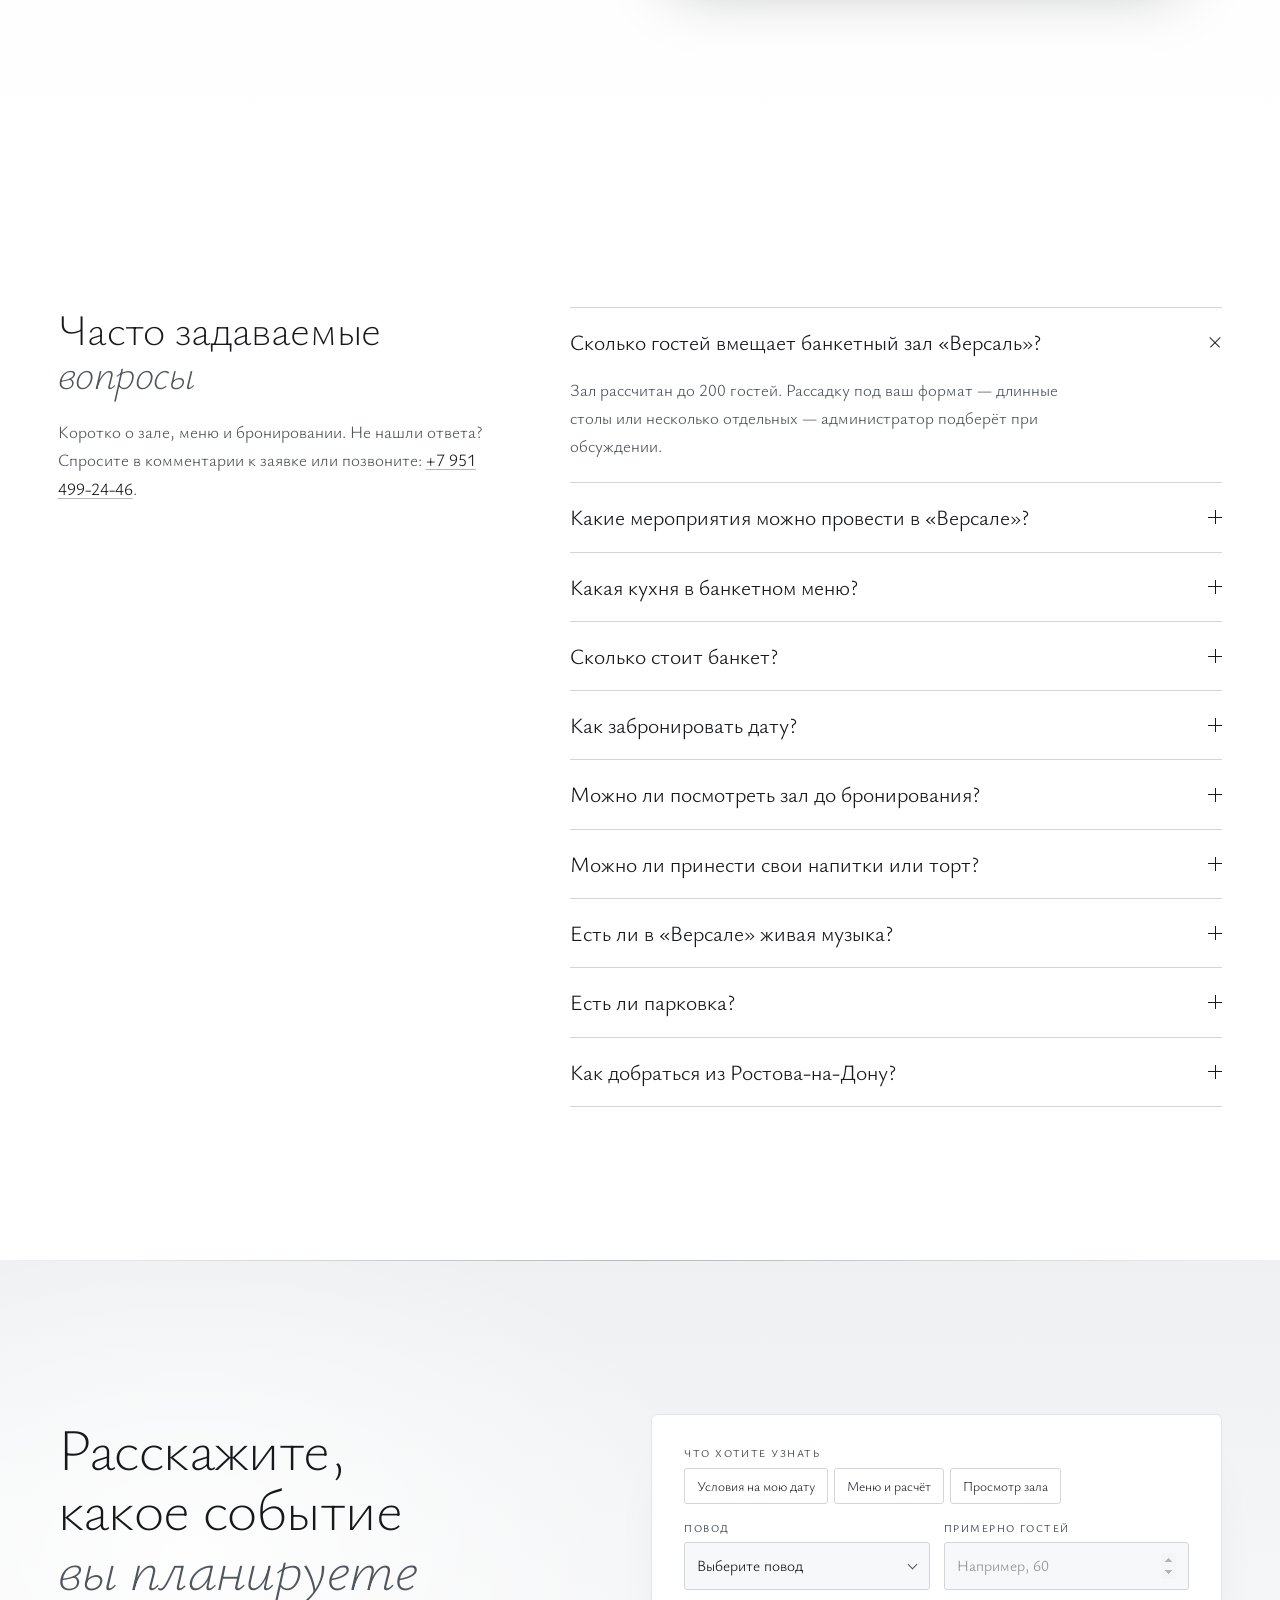
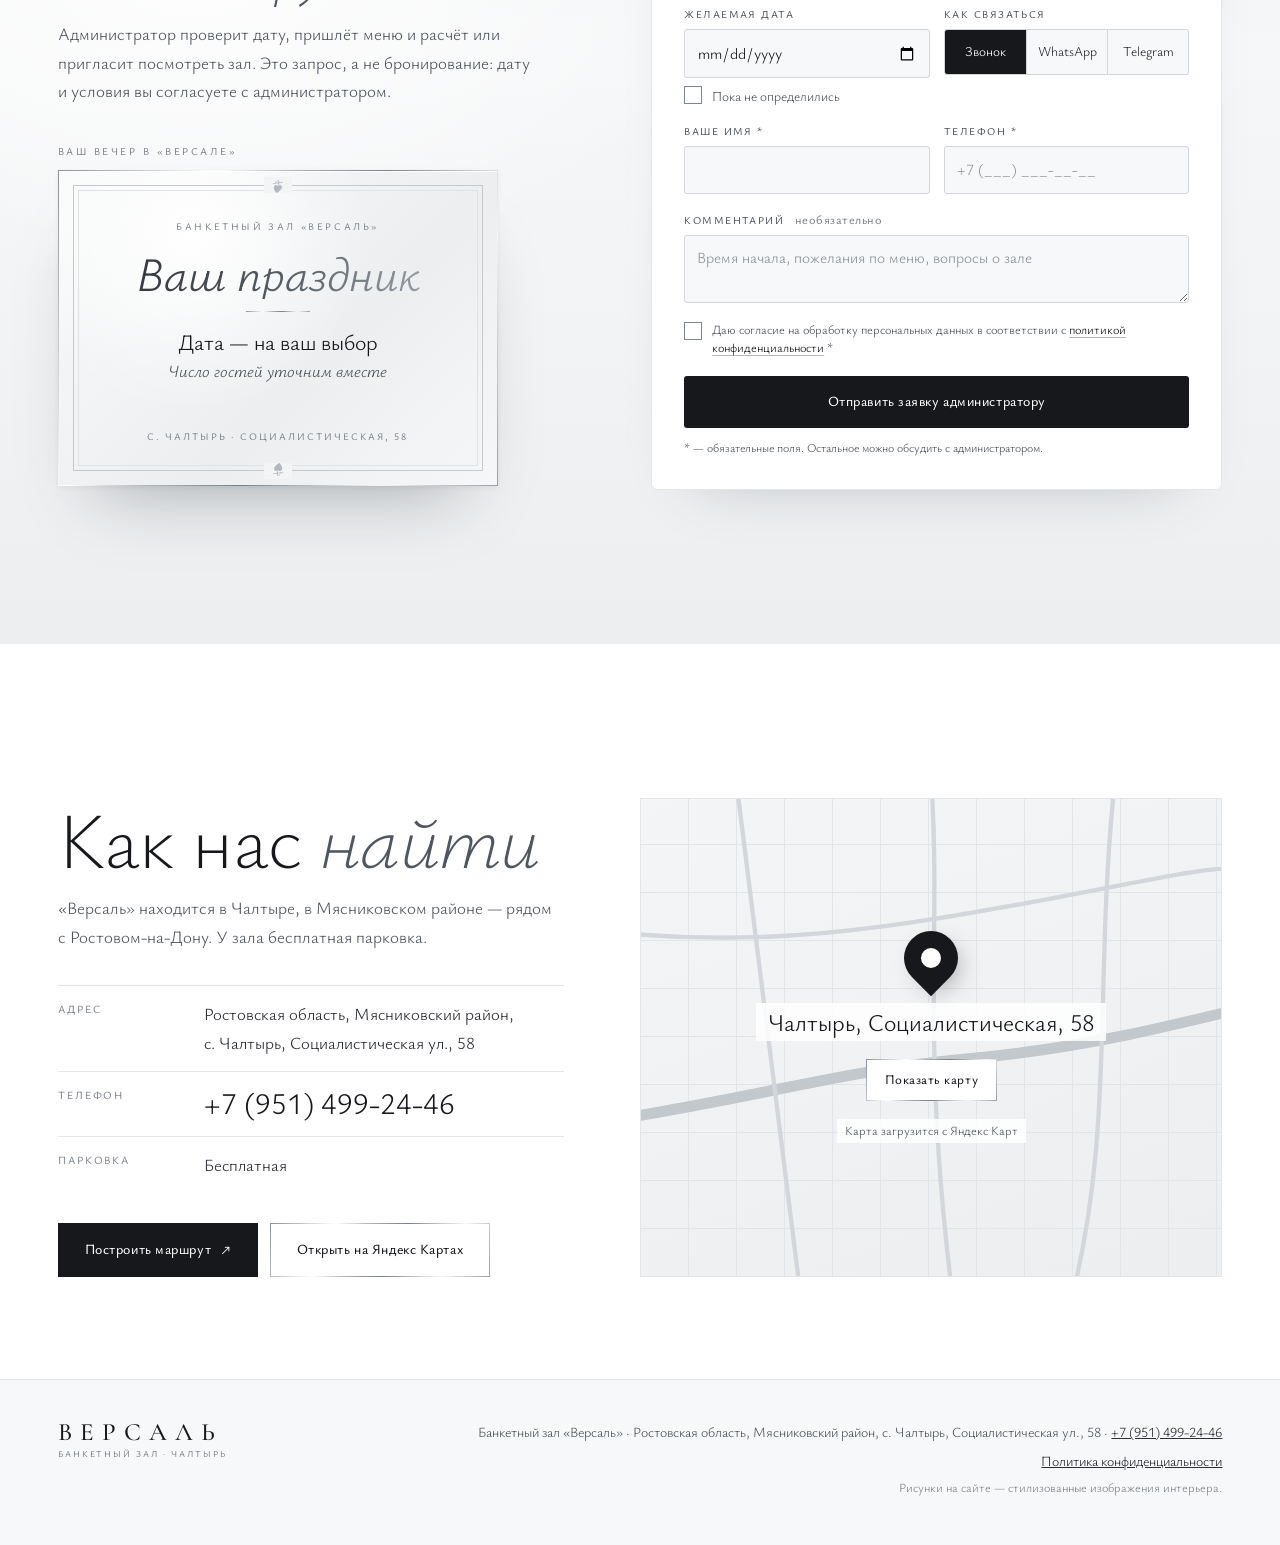
==== commit 56c6ab7c: "Поводы: нумерация обычными цифрами 01–06 вместо римских Co-Authored-By: Claude Opus 5.5 <noreply@ant" ====
--- a/index.html
+++ b/index.html
@@ -20,7 +20,7 @@
   <link rel="preconnect" href="https://fonts.googleapis.com">
   <link rel="preconnect" href="https://fonts.gstatic.com" crossorigin>
   <link href="https://fonts.googleapis.com/css2?family=Cormorant+Garamond:wght@300;500&family=Ysabeau+Office:ital,wght@0,200;0,300;0,400;0,500;1,200;1,300;1,400&display=swap" rel="stylesheet">
-  <link rel="stylesheet" href="assets/styles.css?v=20261016-2">
+  <link rel="stylesheet" href="assets/styles.css?v=20261016-5">
   <script src="assets/config.js?v=20261015-3"></script>
   <script>
     /* прелоадер: только при первом заходе за сессию */
@@ -369,37 +369,37 @@
 
           <div class="oc__list reveal" role="tablist" aria-label="Повод" aria-orientation="vertical">
             <button class="oc__tab" role="tab" id="tab-wedding" aria-controls="occ-wedding" aria-selected="true" data-key="wedding">
-              <span class="oc__n">i</span>
+              <span class="oc__n">01</span>
               <svg class="oc__ico" viewBox="0 0 40 40" aria-hidden="true"><circle cx="15" cy="24" r="9"/><circle cx="24" cy="21" r="9"/><path d="M24 12l-3-3.5h6z"/><path class="sp" d="M32 6l.8 2.2 2.2.8-2.2.8-.8 2.2-.8-2.2-2.2-.8 2.2-.8z"/></svg>
               <span class="oc__t">Свадьба</span>
               <svg class="oc__arr" viewBox="0 0 24 24" aria-hidden="true"><path d="M4 12h15M13 6l6 6-6 6"/></svg>
             </button>
             <button class="oc__tab" role="tab" id="tab-matchmaking" aria-controls="occ-matchmaking" aria-selected="false" tabindex="-1" data-key="matchmaking">
-              <span class="oc__n">ii</span>
+              <span class="oc__n">02</span>
               <svg class="oc__ico" viewBox="0 0 40 40" aria-hidden="true"><path d="M11 9q-2 9 3 13 5-4 3-13zM14 22v9M10.5 31h7" transform="rotate(-12 14 22)"/><path d="M23 9q-2 9 3 13 5-4 3-13zM26 22v9M22.5 31h7" transform="rotate(12 26 22)"/><path class="sp" d="M20 3l.8 2.2 2.2.8-2.2.8-.8 2.2-.8-2.2-2.2-.8 2.2-.8z"/></svg>
               <span class="oc__t">Сватовство</span>
               <svg class="oc__arr" viewBox="0 0 24 24" aria-hidden="true"><path d="M4 12h15M13 6l6 6-6 6"/></svg>
             </button>
             <button class="oc__tab" role="tab" id="tab-birthday" aria-controls="occ-birthday" aria-selected="false" tabindex="-1" data-key="birthday">
-              <span class="oc__n">iii</span>
+              <span class="oc__n">03</span>
               <svg class="oc__ico" viewBox="0 0 40 40" aria-hidden="true"><path d="M7 33h26M10 33v-9h20v9M13 24v-6h14v6M10 28q2.5 2 5 0t5 0 5 0 5 0M16 18v-4M20 18v-5M24 18v-4"/><path class="sp" d="M16 9.5q1.5 1.5 0 3-1.5-1.5 0-3zM20 8.5q1.5 1.5 0 3-1.5-1.5 0-3zM24 9.5q1.5 1.5 0 3-1.5-1.5 0-3z"/></svg>
               <span class="oc__t">Юбилей и&nbsp;день рождения</span>
               <svg class="oc__arr" viewBox="0 0 24 24" aria-hidden="true"><path d="M4 12h15M13 6l6 6-6 6"/></svg>
             </button>
             <button class="oc__tab" role="tab" id="tab-family" aria-controls="occ-family" aria-selected="false" tabindex="-1" data-key="family">
-              <span class="oc__n">iv</span>
+              <span class="oc__n">04</span>
               <svg class="oc__ico" viewBox="0 0 40 40" aria-hidden="true"><circle cx="12" cy="13" r="3.5"/><circle cx="28" cy="13" r="3.5"/><circle cx="20" cy="18" r="3"/><path d="M5 31q0-10 7-10 3 0 5 2M35 31q0-10-7-10-3 0-5 2M13 33q0-8 7-8t7 8"/></svg>
               <span class="oc__t">Семейное торжество</span>
               <svg class="oc__arr" viewBox="0 0 24 24" aria-hidden="true"><path d="M4 12h15M13 6l6 6-6 6"/></svg>
             </button>
             <button class="oc__tab" role="tab" id="tab-corporate" aria-controls="occ-corporate" aria-selected="false" tabindex="-1" data-key="corporate">
-              <span class="oc__n">v</span>
+              <span class="oc__n">05</span>
               <svg class="oc__ico" viewBox="0 0 40 40" aria-hidden="true"><rect x="7" y="13" width="26" height="18" rx="2"/><path d="M15 13v-3h10v3M7 21h26M18 19.5h4v3h-4z"/></svg>
               <span class="oc__t">Корпоратив</span>
               <svg class="oc__arr" viewBox="0 0 24 24" aria-hidden="true"><path d="M4 12h15M13 6l6 6-6 6"/></svg>
             </button>
             <button class="oc__tab" role="tab" id="tab-memorial" aria-controls="occ-memorial" aria-selected="false" tabindex="-1" data-key="memorial">
-              <span class="oc__n">vi</span>
+              <span class="oc__n">06</span>
               <svg class="oc__ico" viewBox="0 0 40 40" aria-hidden="true"><path d="M16 33V17h8v16M12 33h16M20 15v2"/><path d="M20 6q4 4 0 8-4-4 0-8z"/></svg>
               <span class="oc__t">Поминки</span>
               <svg class="oc__arr" viewBox="0 0 24 24" aria-hidden="true"><path d="M4 12h15M13 6l6 6-6 6"/></svg>
--- a/assets/styles.css
+++ b/assets/styles.css
@@ -412,7 +412,7 @@
 .oc__tab:hover { background: rgba(238, 240, 242, .6); color: var(--ink); }
 .oc__tab[aria-selected="true"] { background: var(--mist); color: var(--ink); border-bottom-color: transparent; }
 .oc__tab[aria-selected="true"]::before { transform: scaleY(1); }
-.oc__n { font: italic 300 15px/1 var(--serif); color: var(--steel); }
+.oc__n { font: 400 15px/1 var(--sans); letter-spacing: .06em; font-variant-numeric: lining-nums tabular-nums; color: var(--steel); }
 .oc__t { font: 300 clamp(22px, 2.1vw, 28px)/1.15 var(--serif); }
 .oc__ico, .oc__feats svg, .oc__ph-ico svg, .oc__title-ico svg { fill: none; stroke: currentColor; stroke-width: 1.3; stroke-linecap: round; stroke-linejoin: round; }
 .oc__ico { width: 40px; height: 40px; color: #4a5057; }
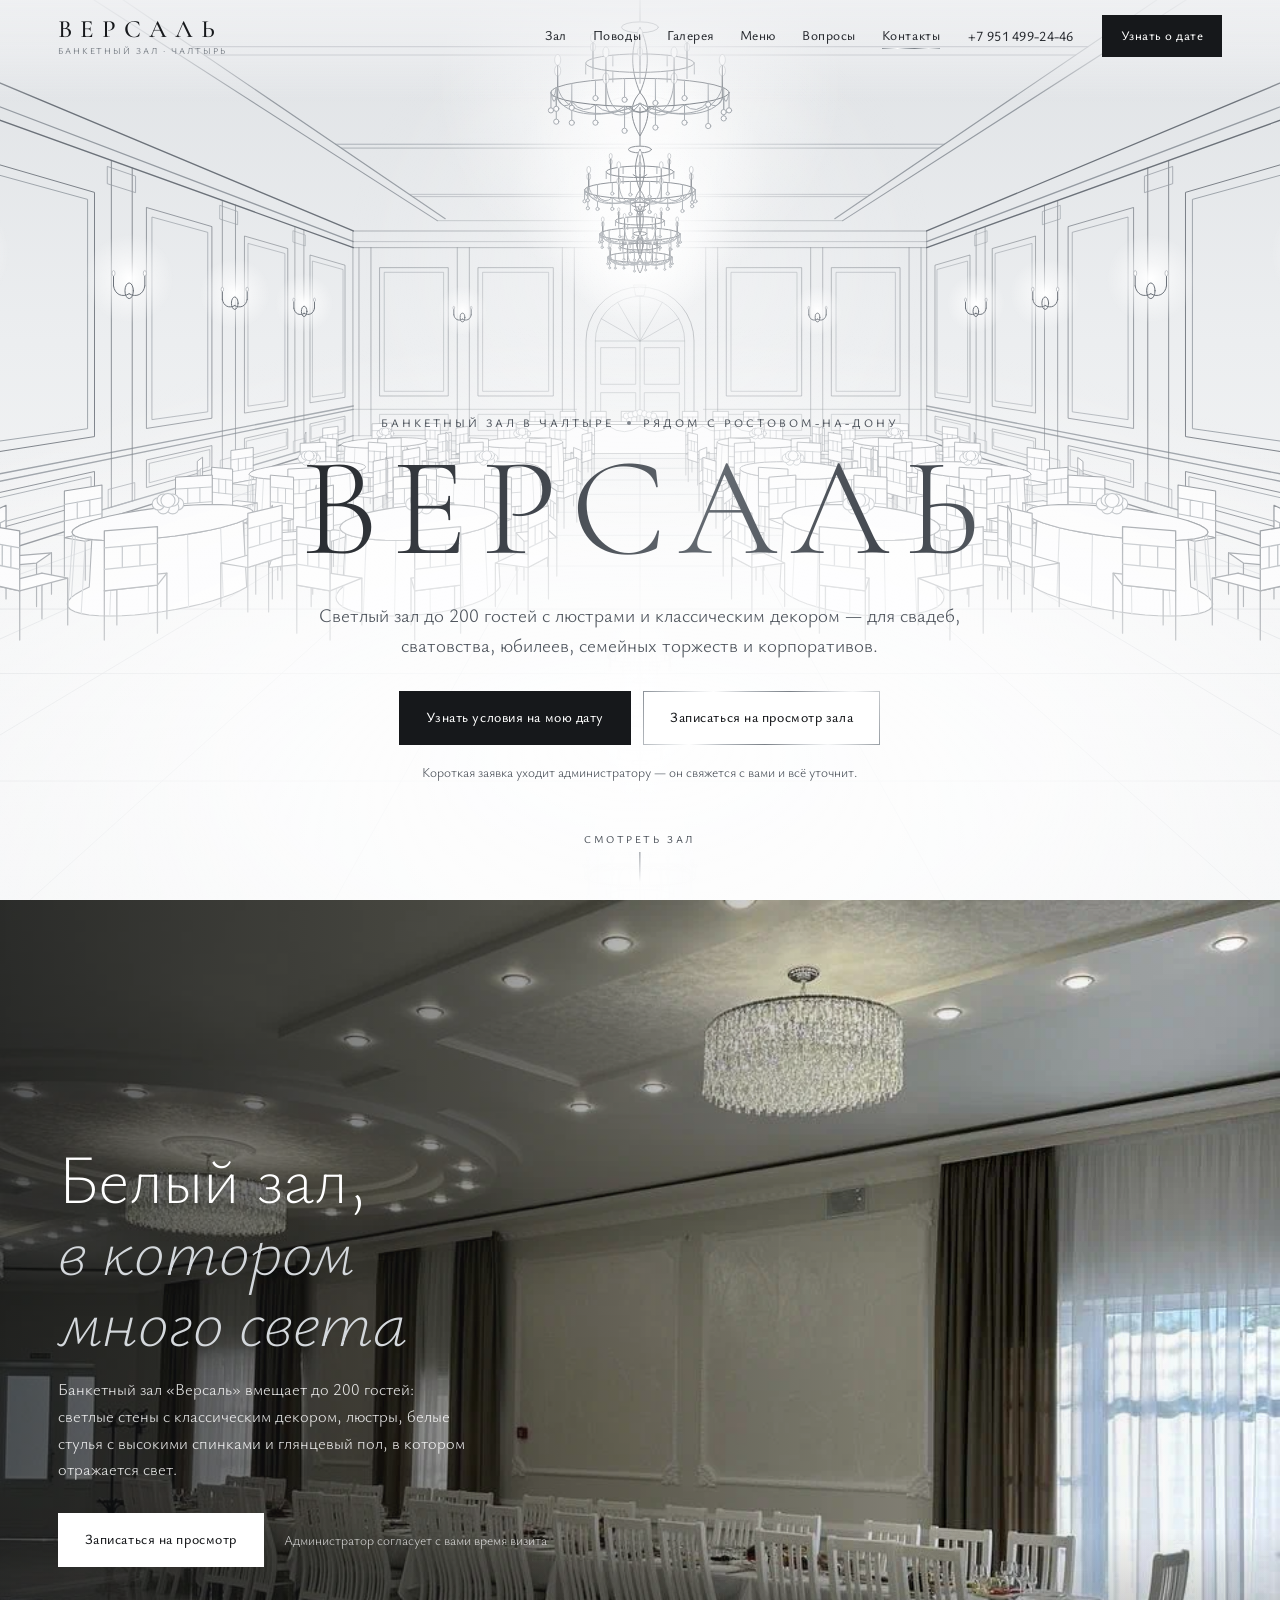
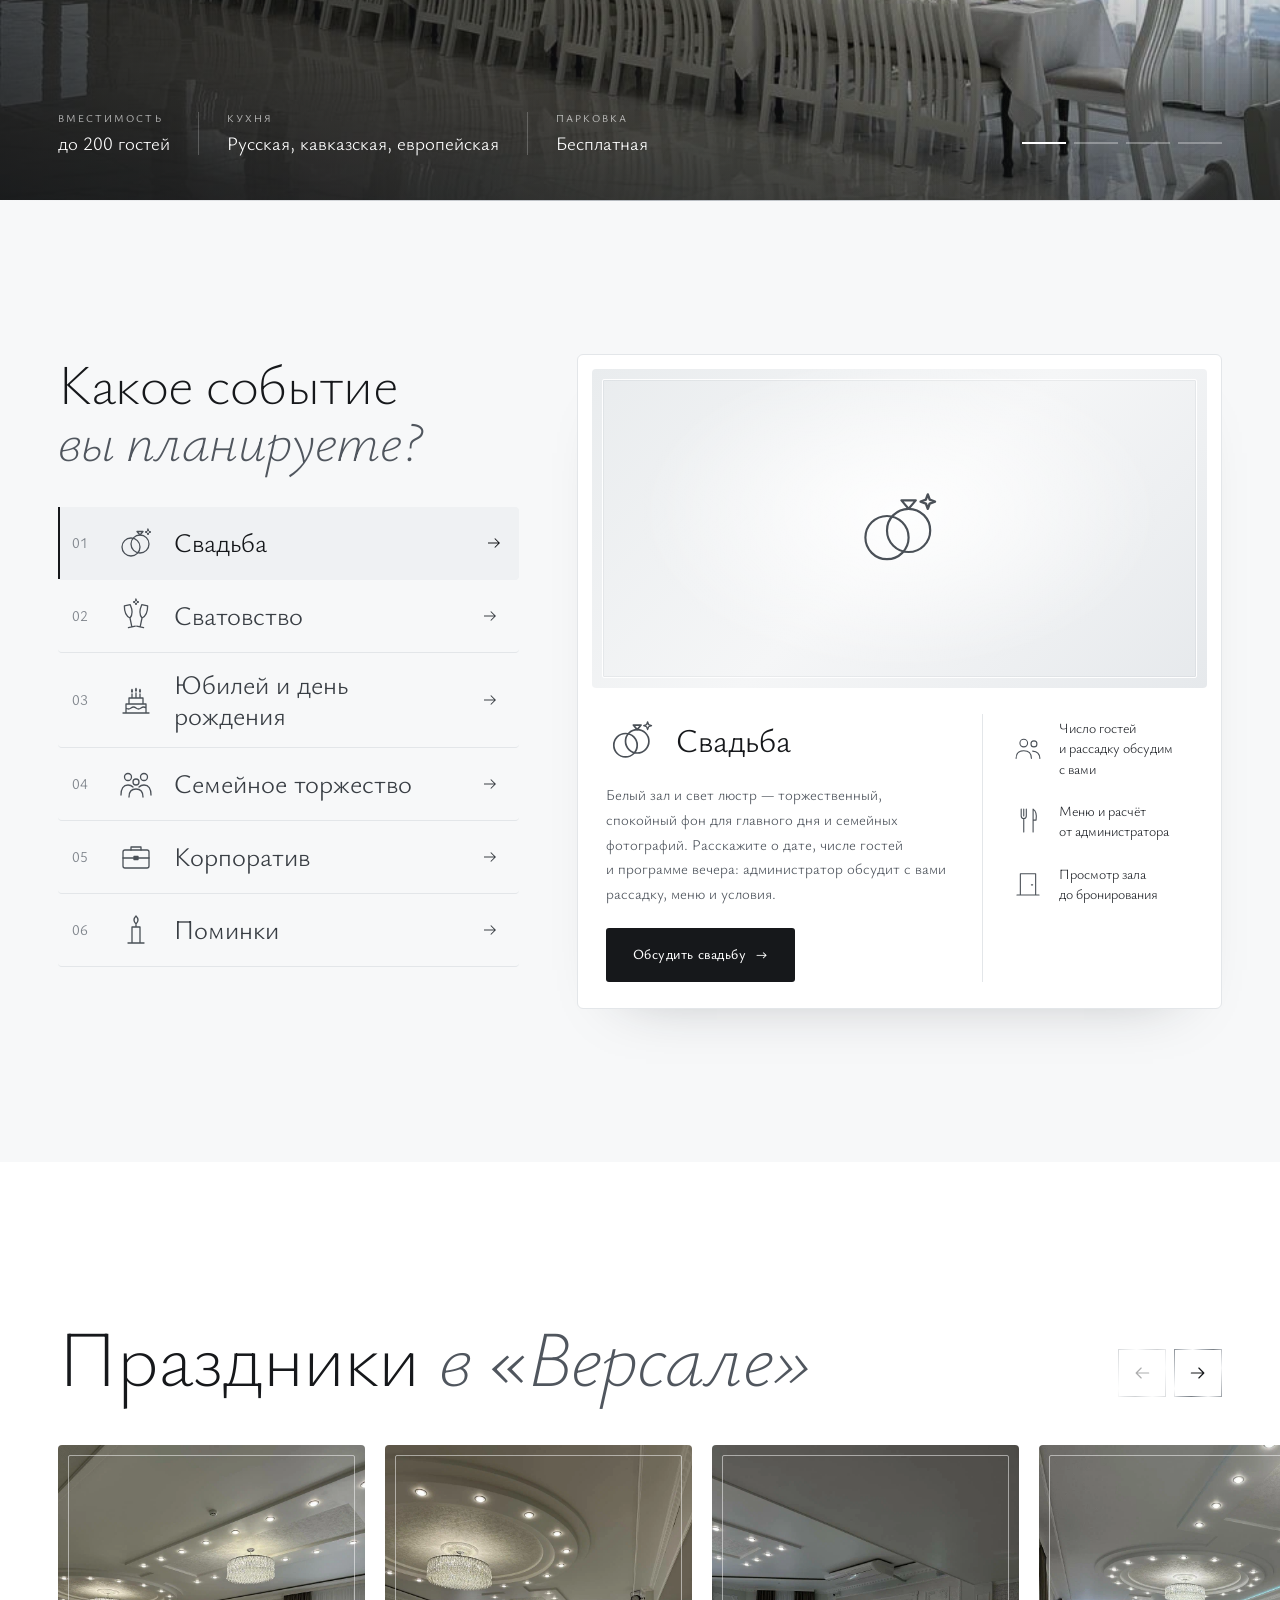
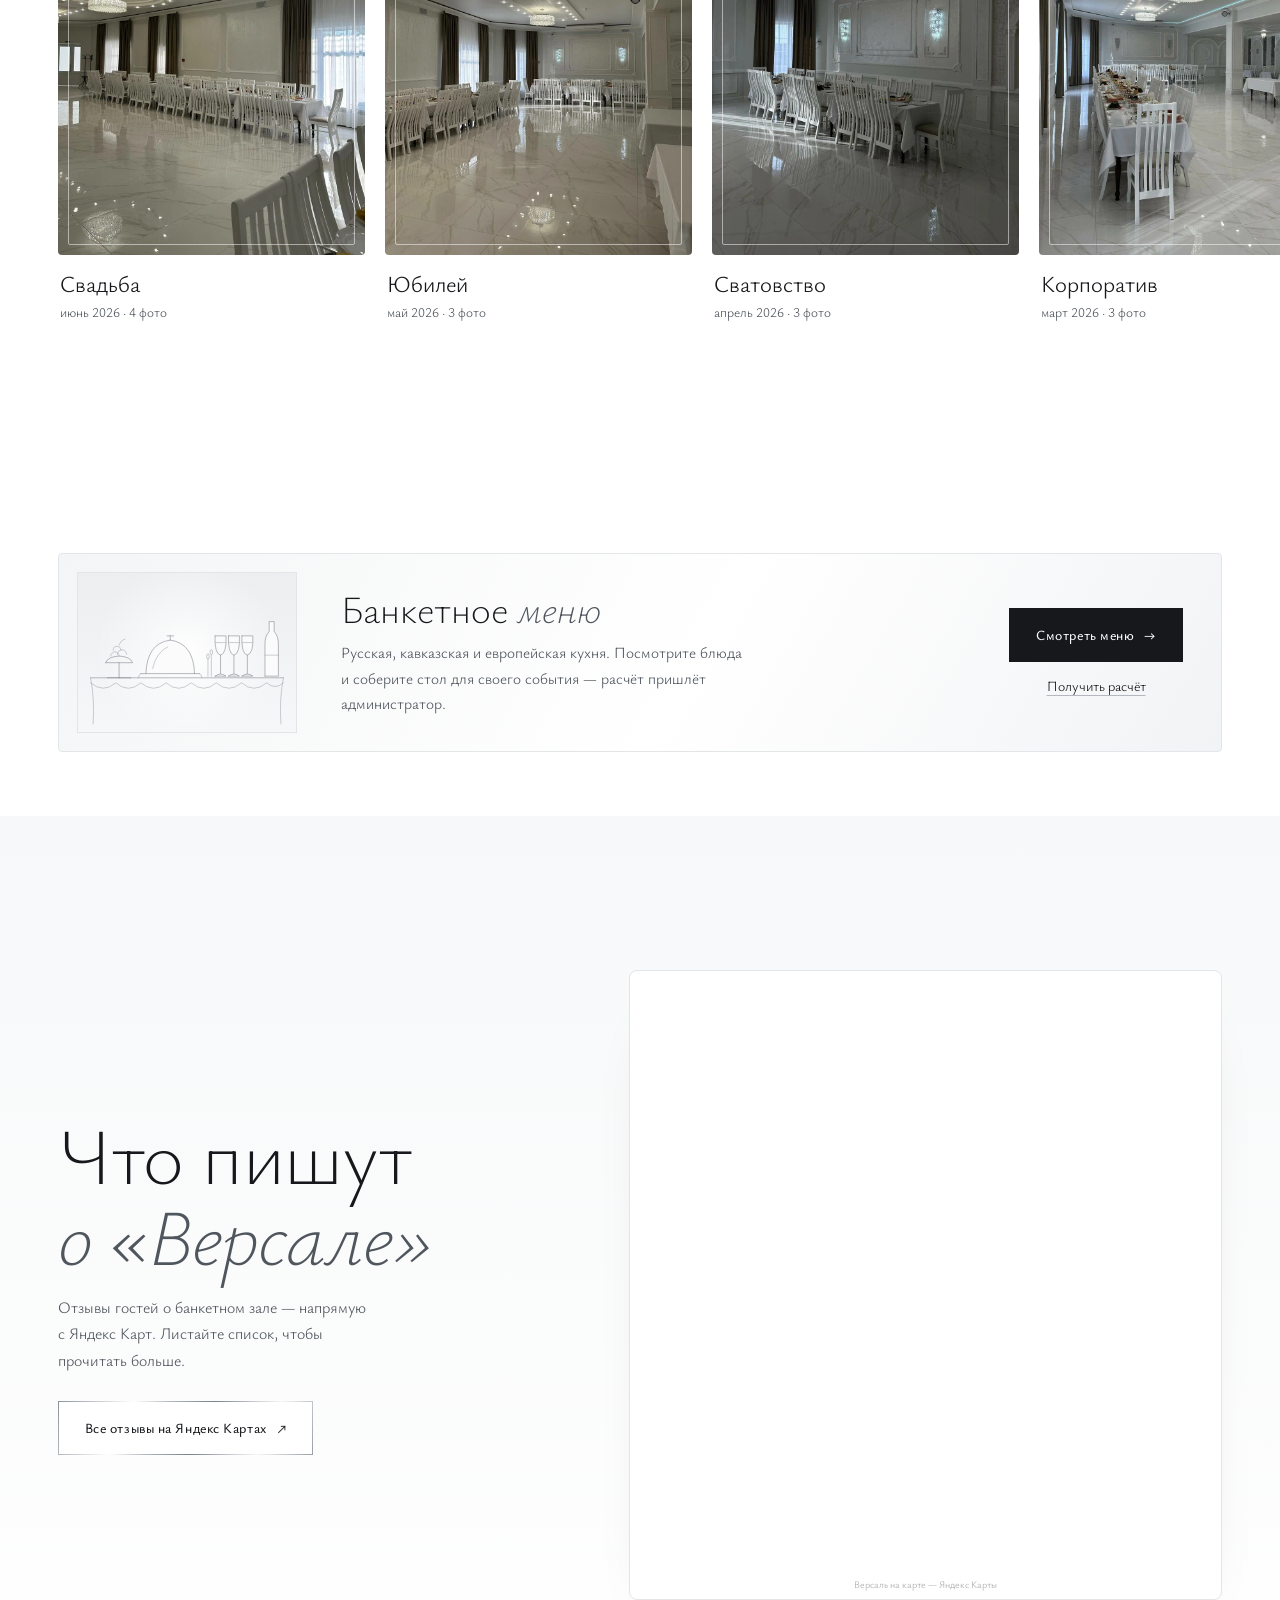
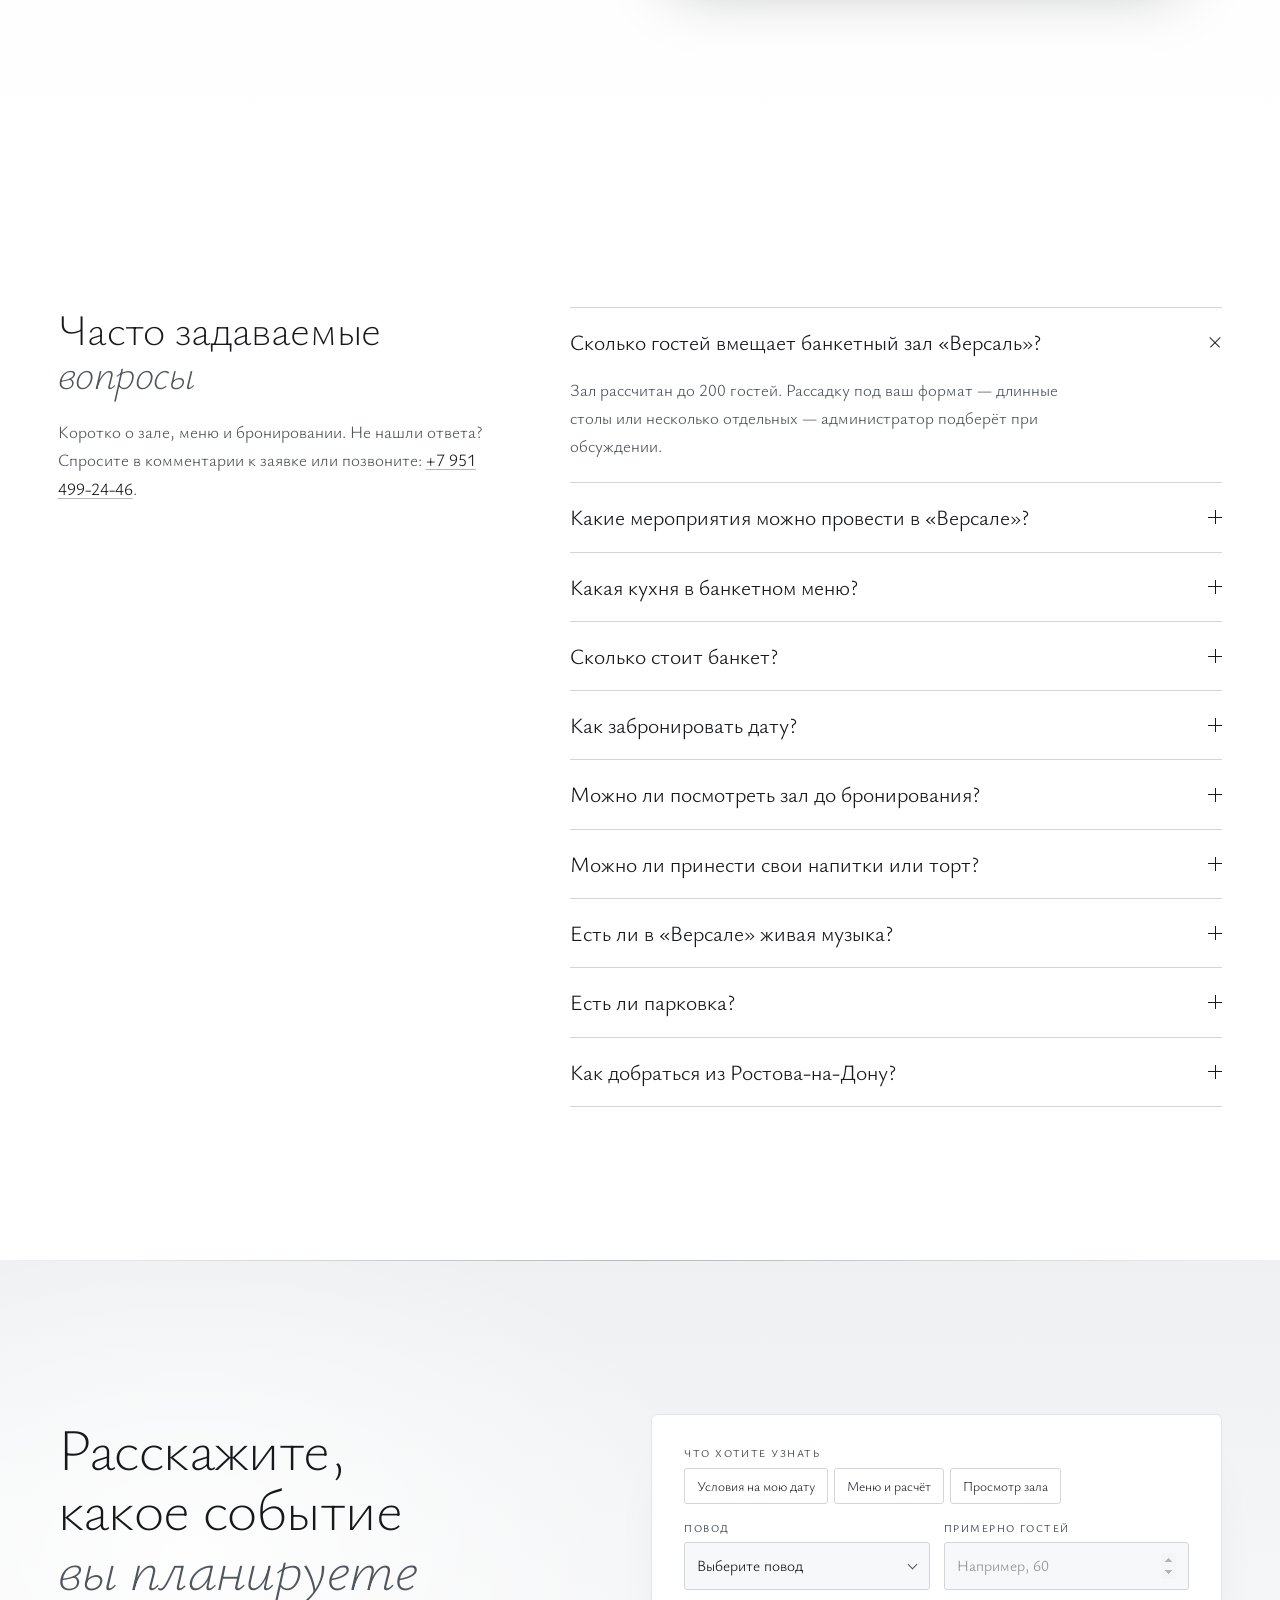
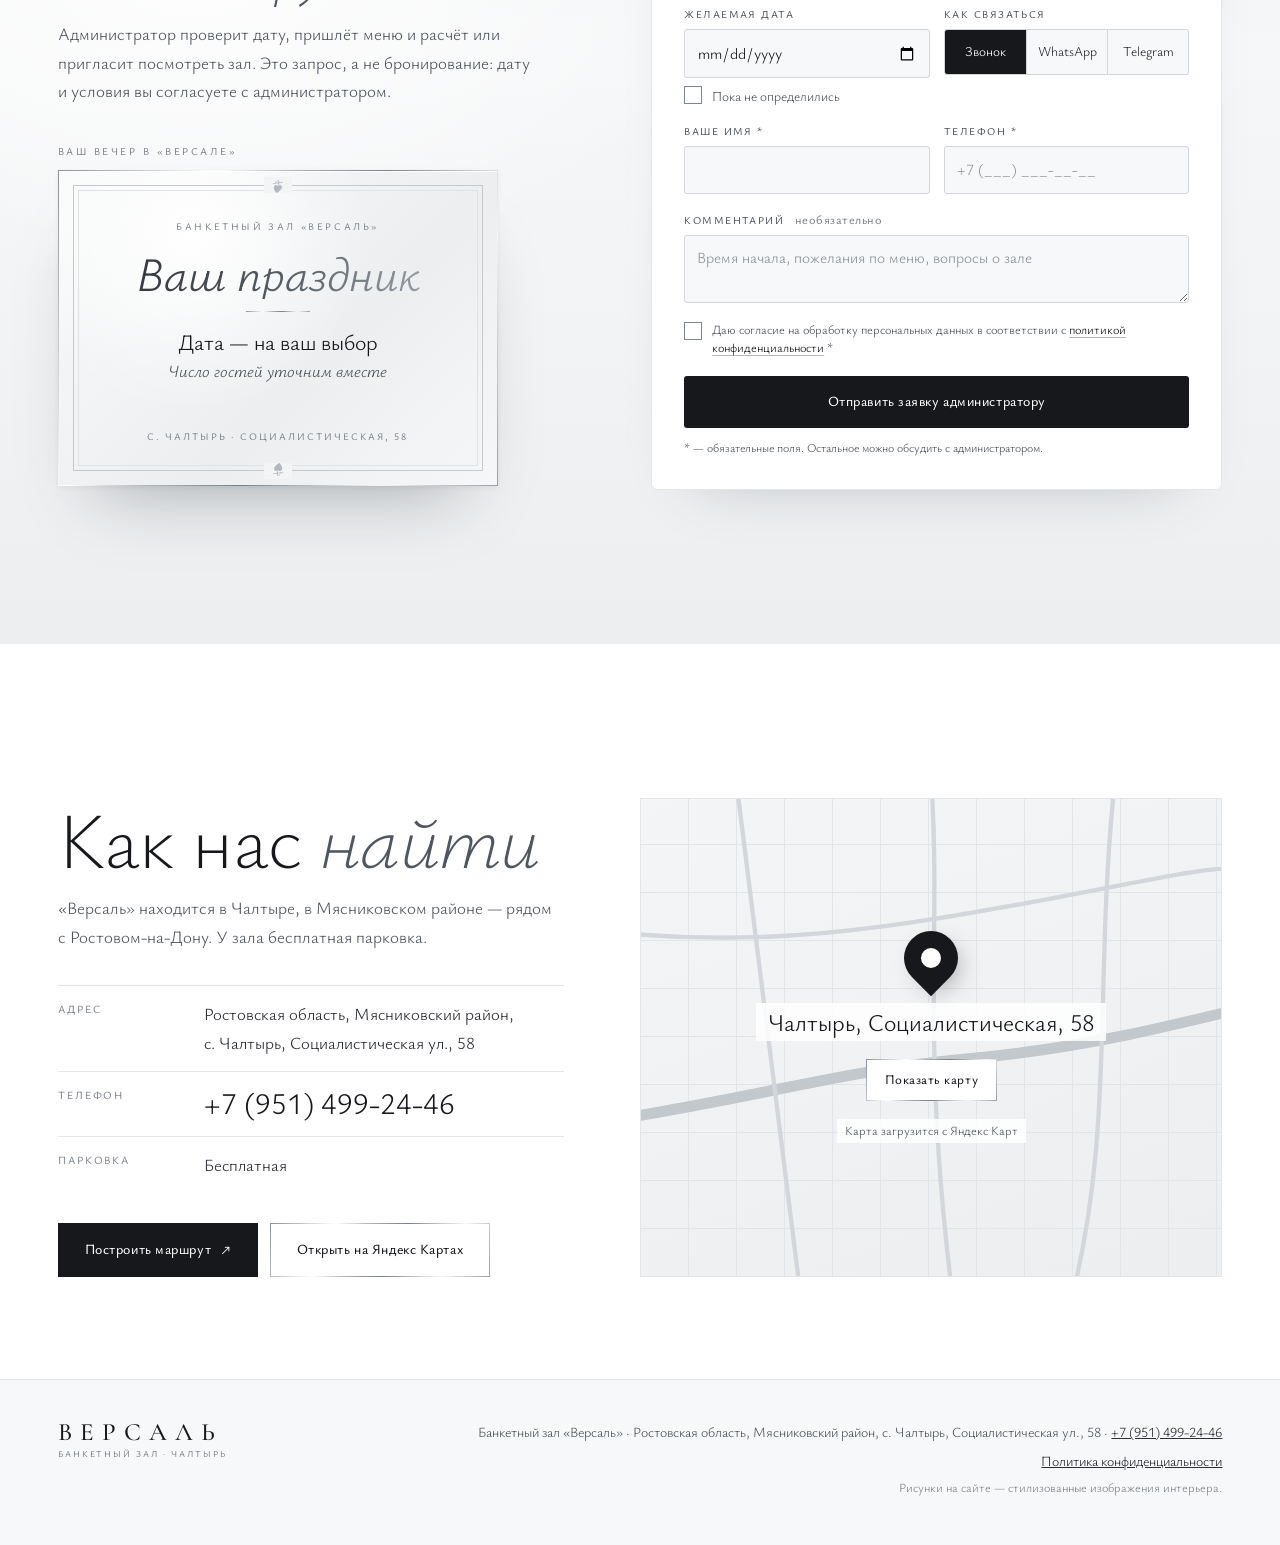
==== commit e205d187: "Галерея на телефоне: один свайп — одна карточка, задние карточки видны Co-Authored-By: Claude Opus 5" ====
--- a/index.html
+++ b/index.html
@@ -766,7 +766,7 @@
   <script src="assets/app.js?v=20261016-2"></script>
   <script src="https://cdnjs.cloudflare.com/ajax/libs/gsap/3.12.5/gsap.min.js"></script>
   <script src="assets/staggered-menu.js?v=20261016-2"></script>
-  <script src="assets/depth-carousel.js?v=20261015-2"></script>
-  <script src="assets/gallery.js?v=20261015-8"></script>
+  <script src="assets/depth-carousel.js?v=20261016-6"></script>
+  <script src="assets/gallery.js?v=20261016-7"></script>
 </body>
 </html>
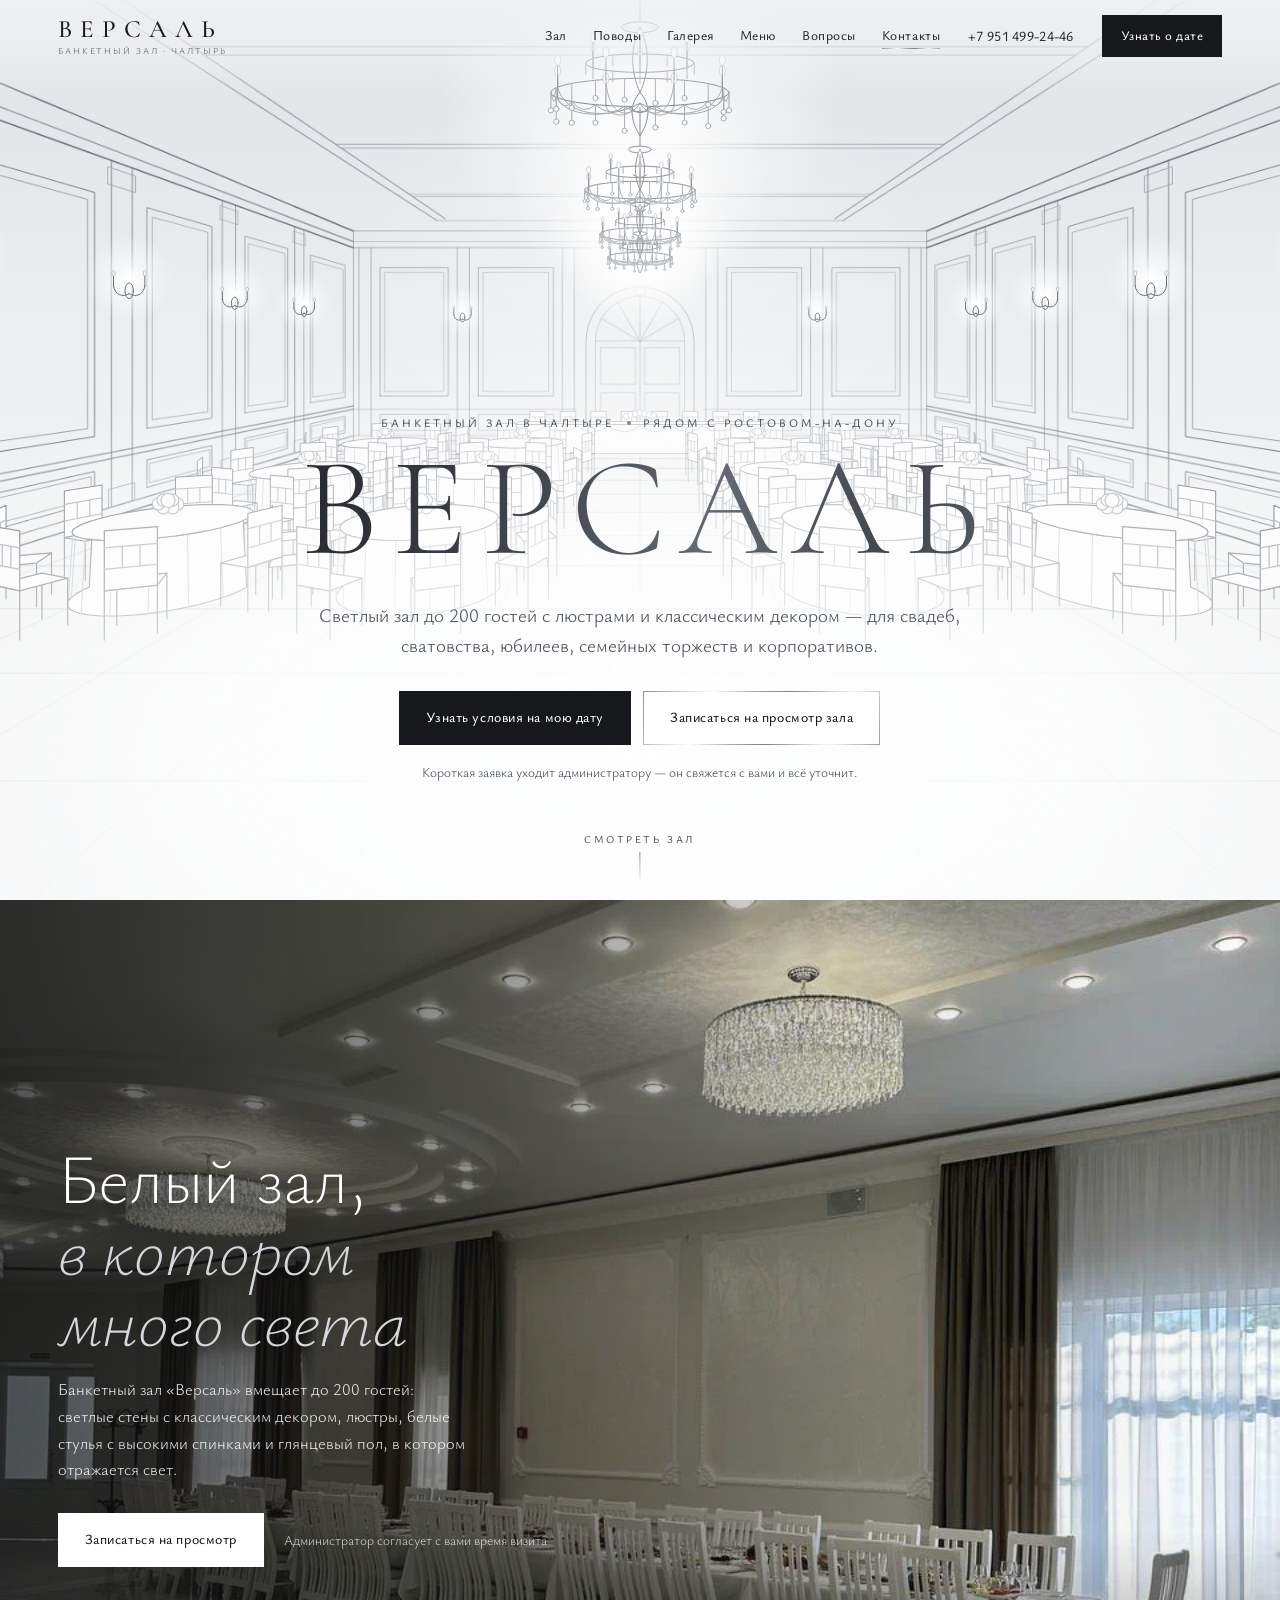
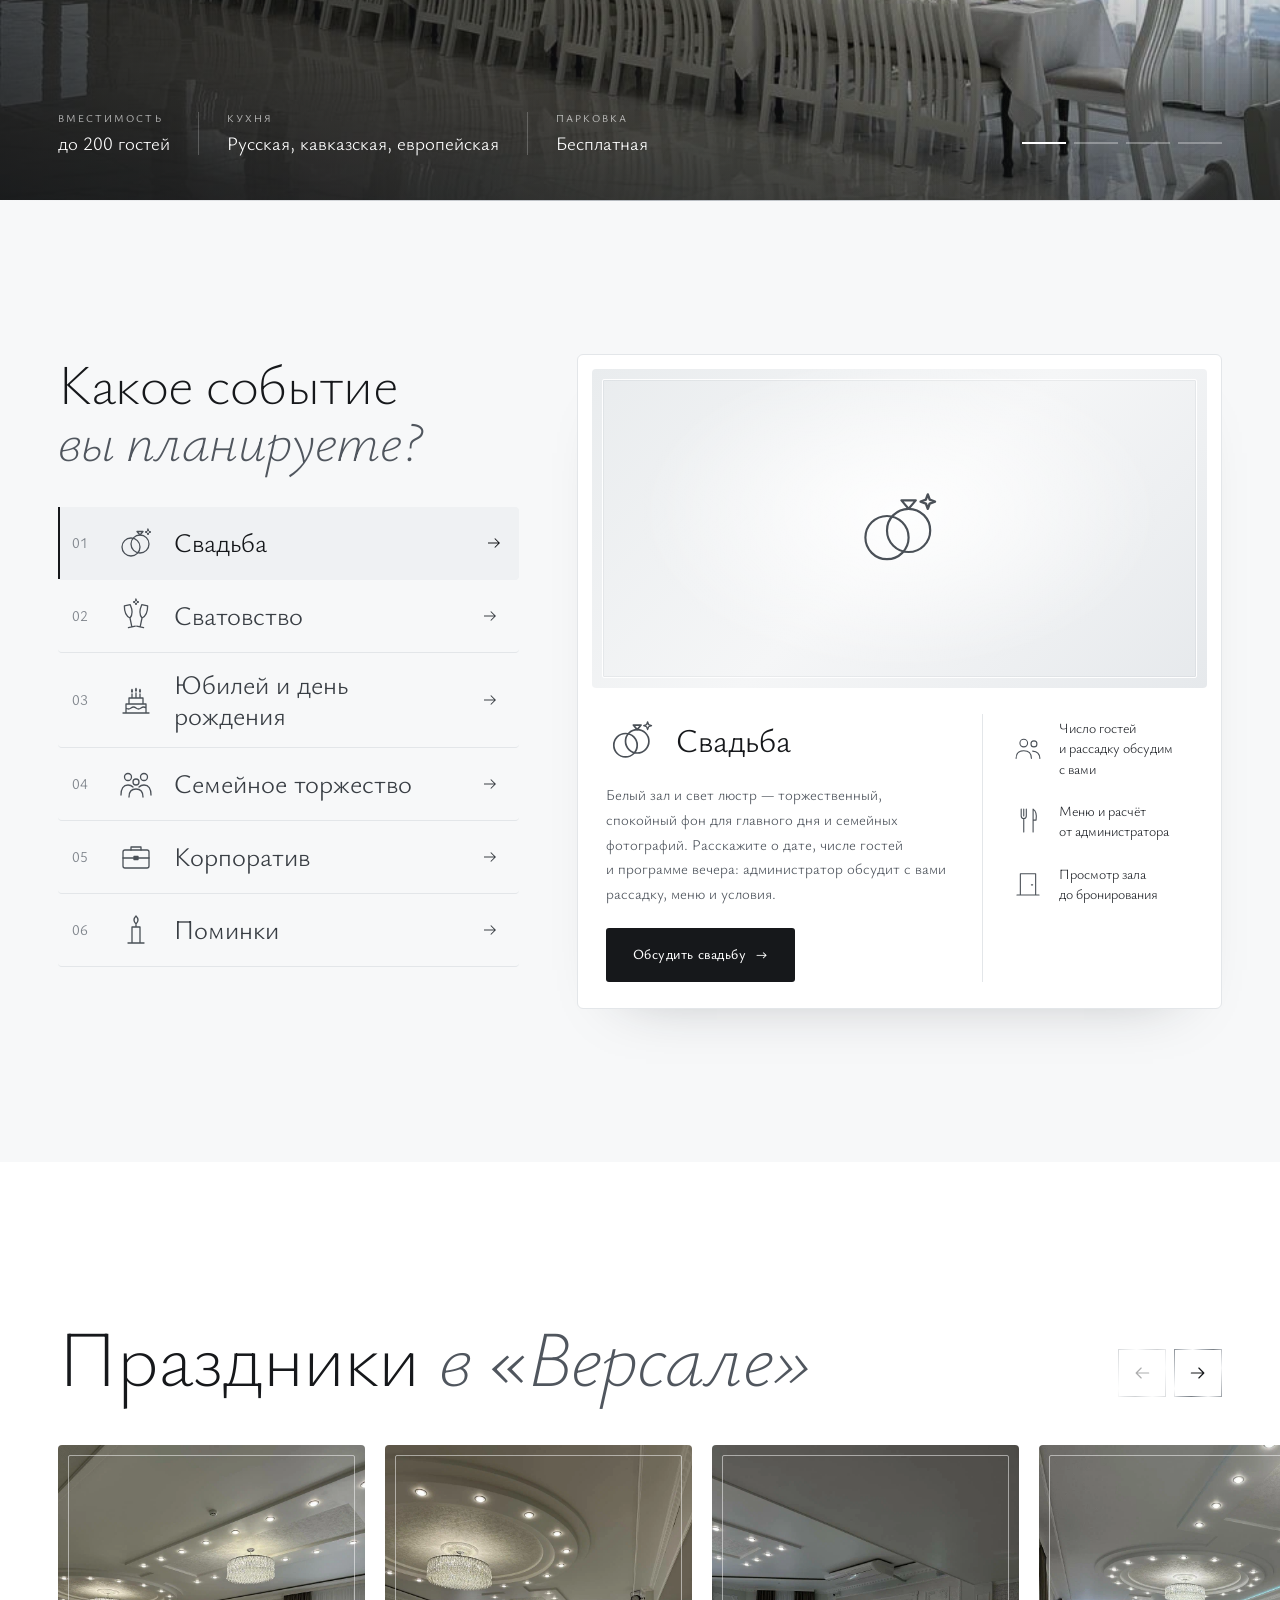
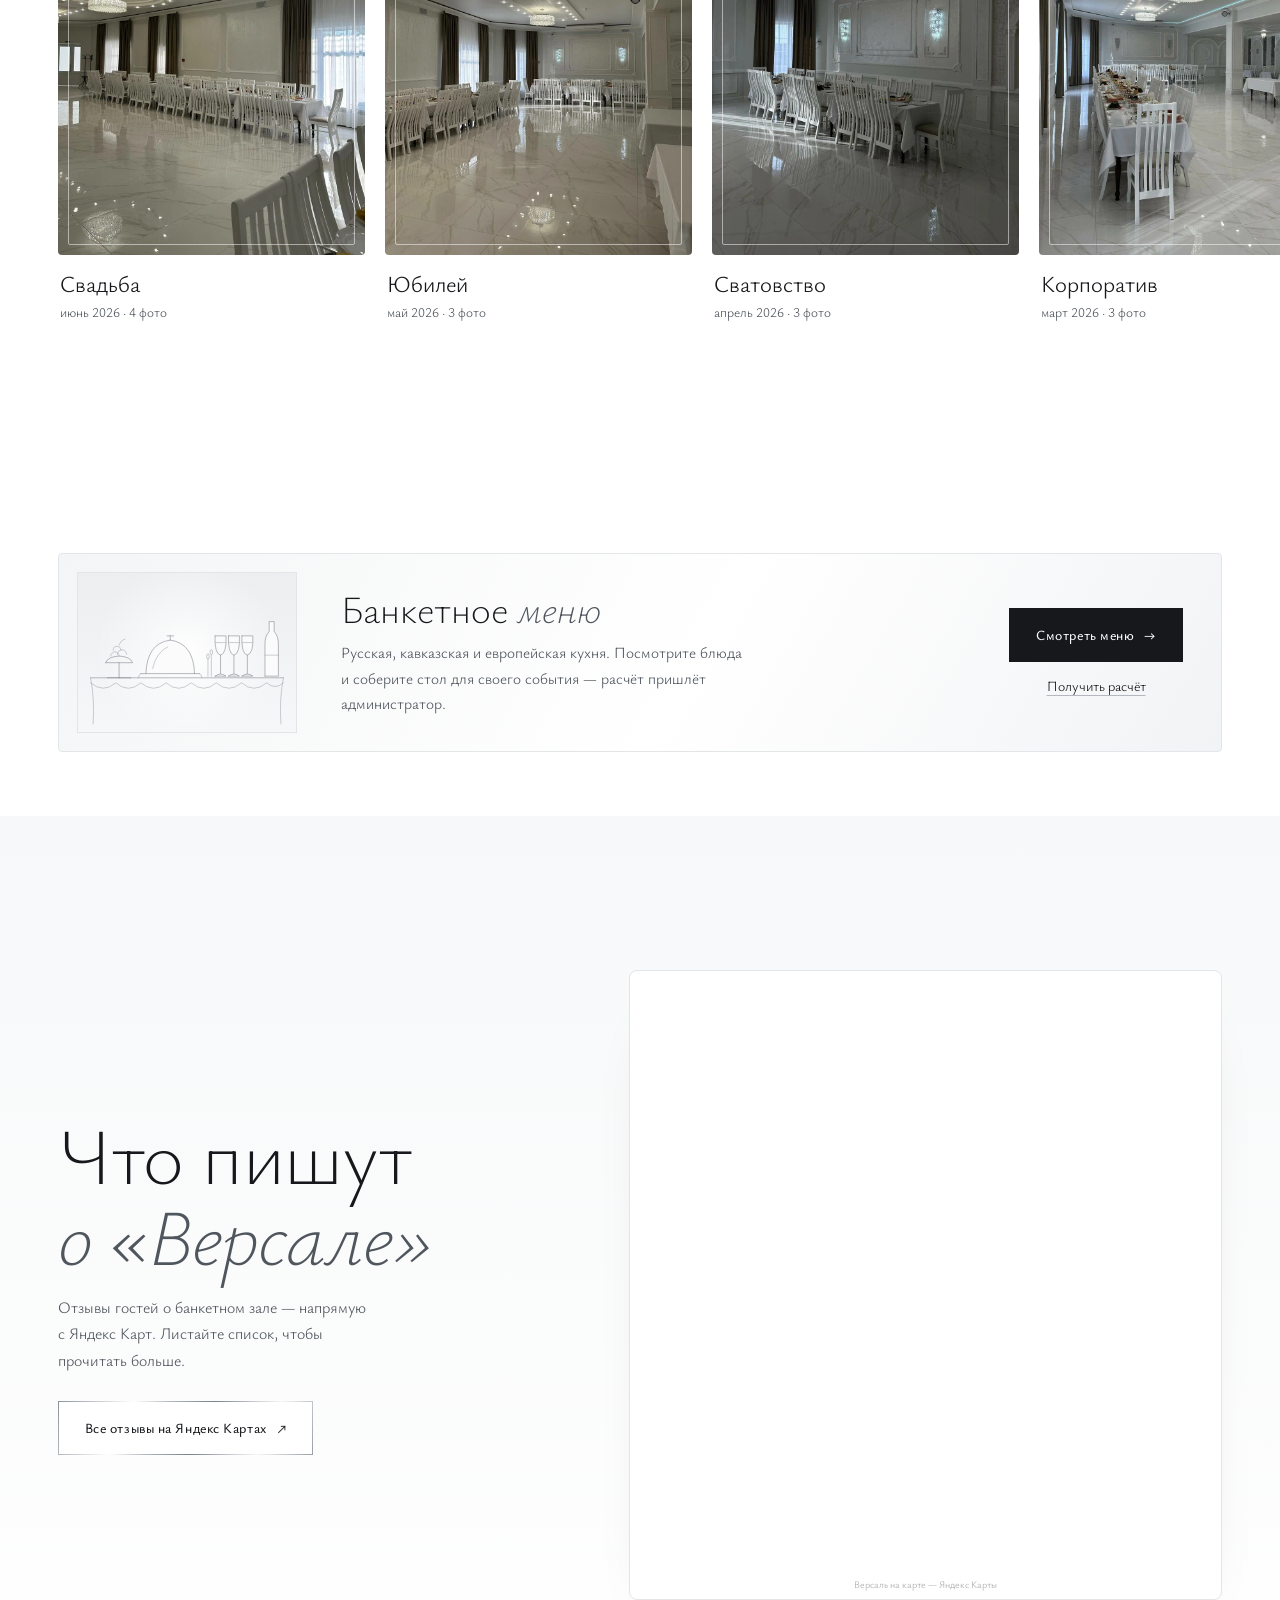
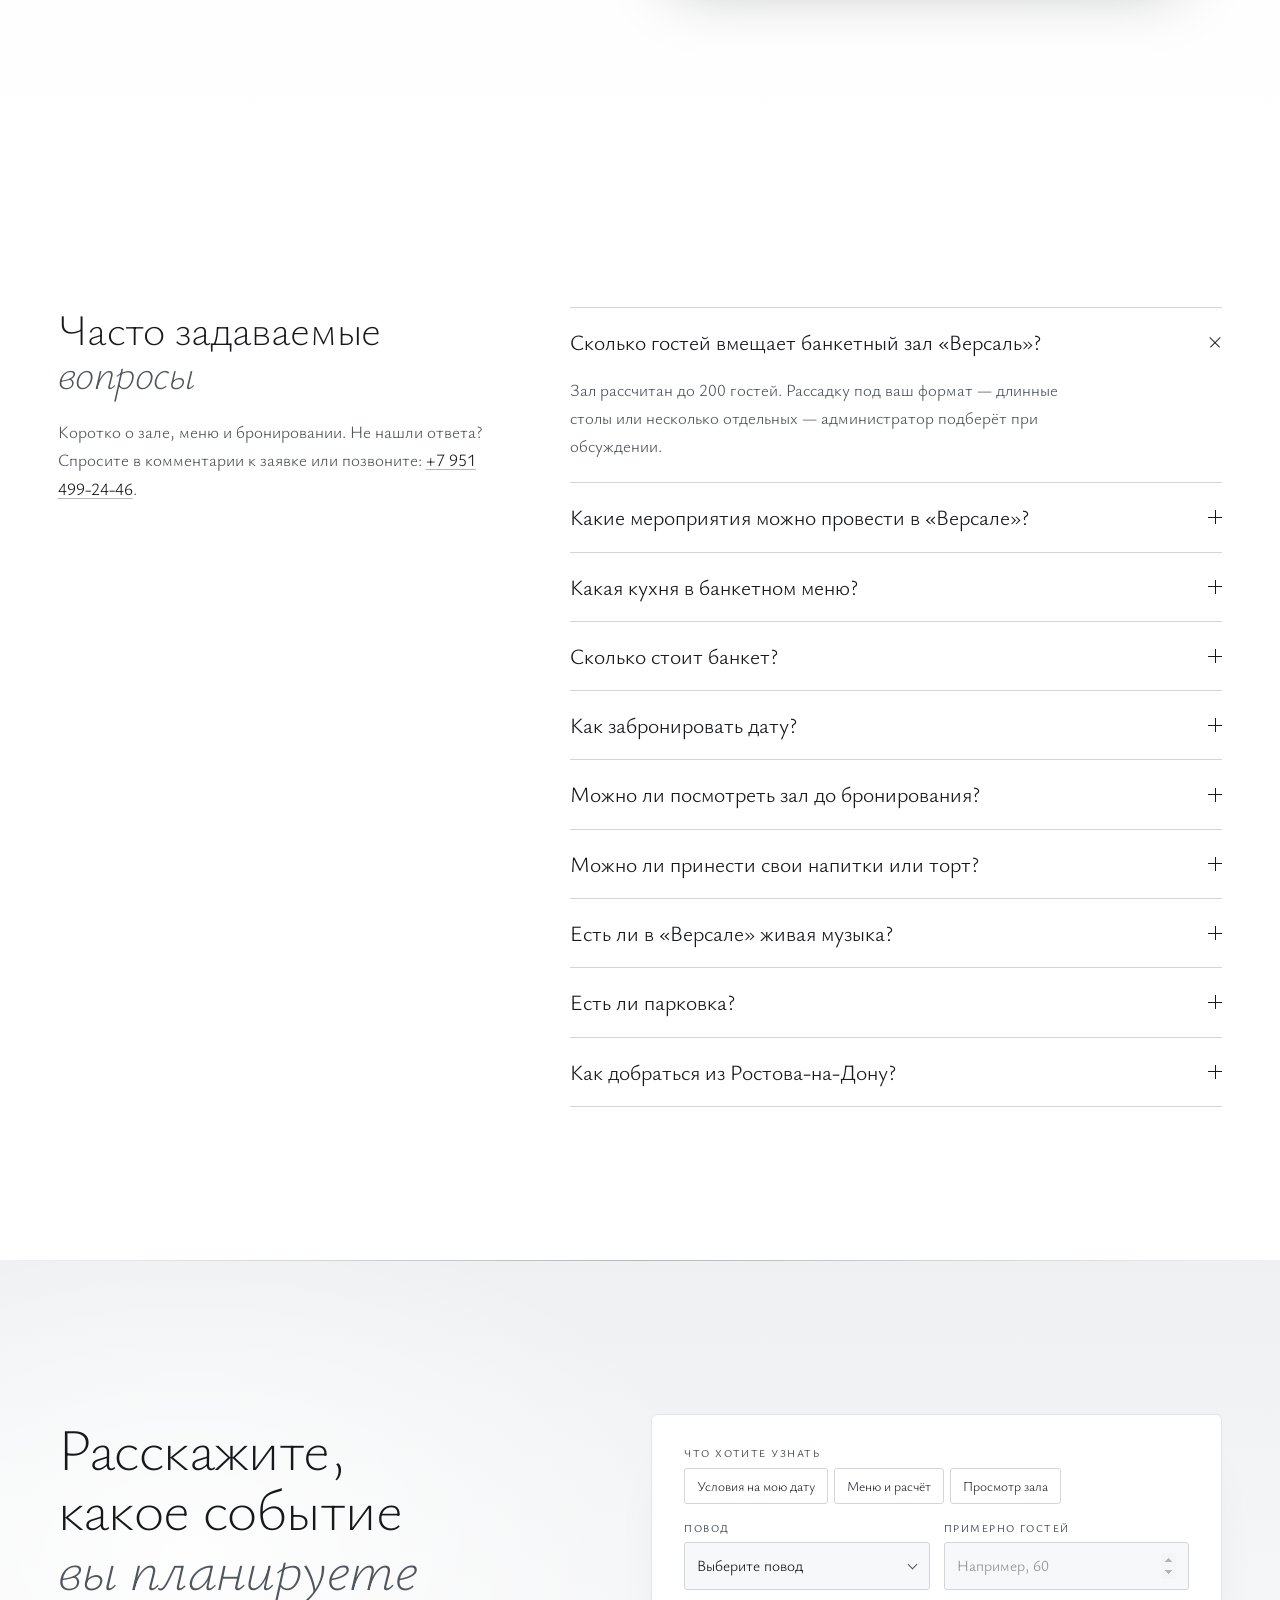
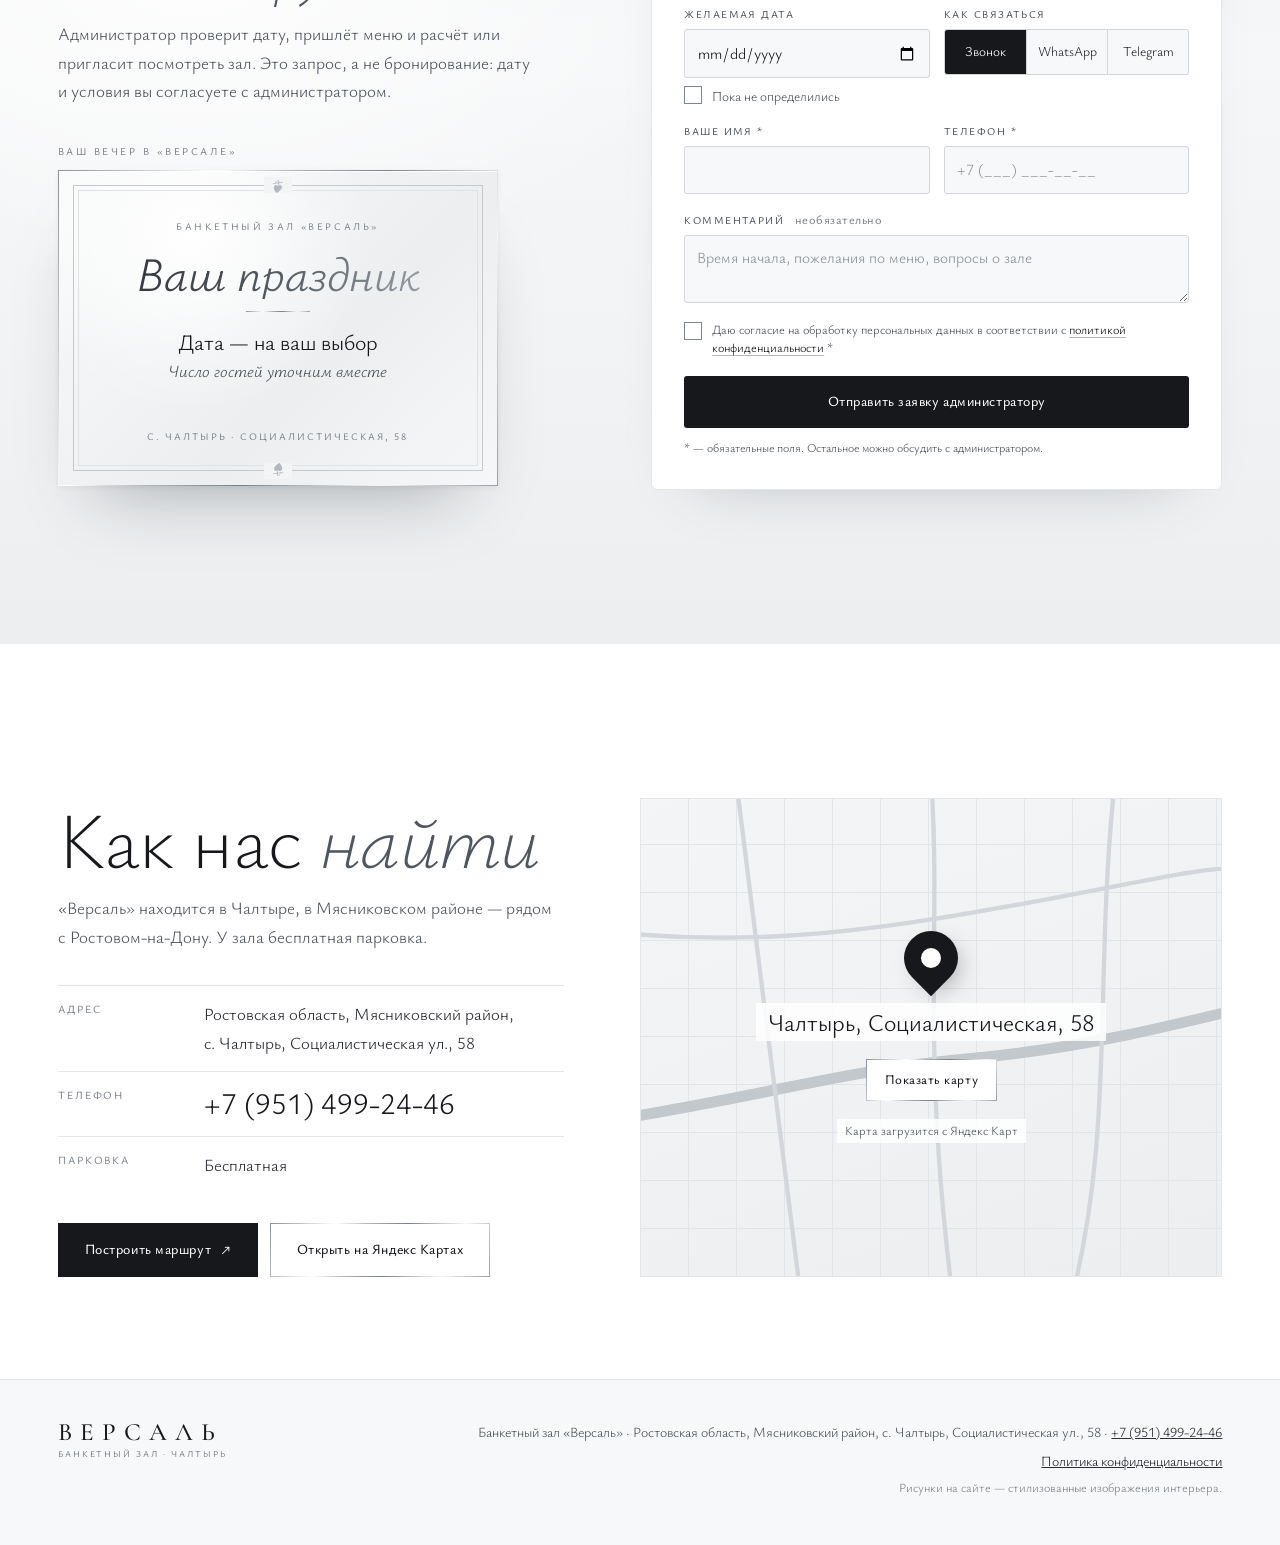
==== commit c8bc66b1: "Галерея на телефоне: касание карточки открывает фото события Касание теперь распознаётся при отрыве " ====
--- a/index.html
+++ b/index.html
@@ -766,7 +766,7 @@
   <script src="assets/app.js?v=20261016-2"></script>
   <script src="https://cdnjs.cloudflare.com/ajax/libs/gsap/3.12.5/gsap.min.js"></script>
   <script src="assets/staggered-menu.js?v=20261016-2"></script>
-  <script src="assets/depth-carousel.js?v=20261016-6"></script>
+  <script src="assets/depth-carousel.js?v=20261016-7"></script>
   <script src="assets/gallery.js?v=20261016-7"></script>
 </body>
 </html>
